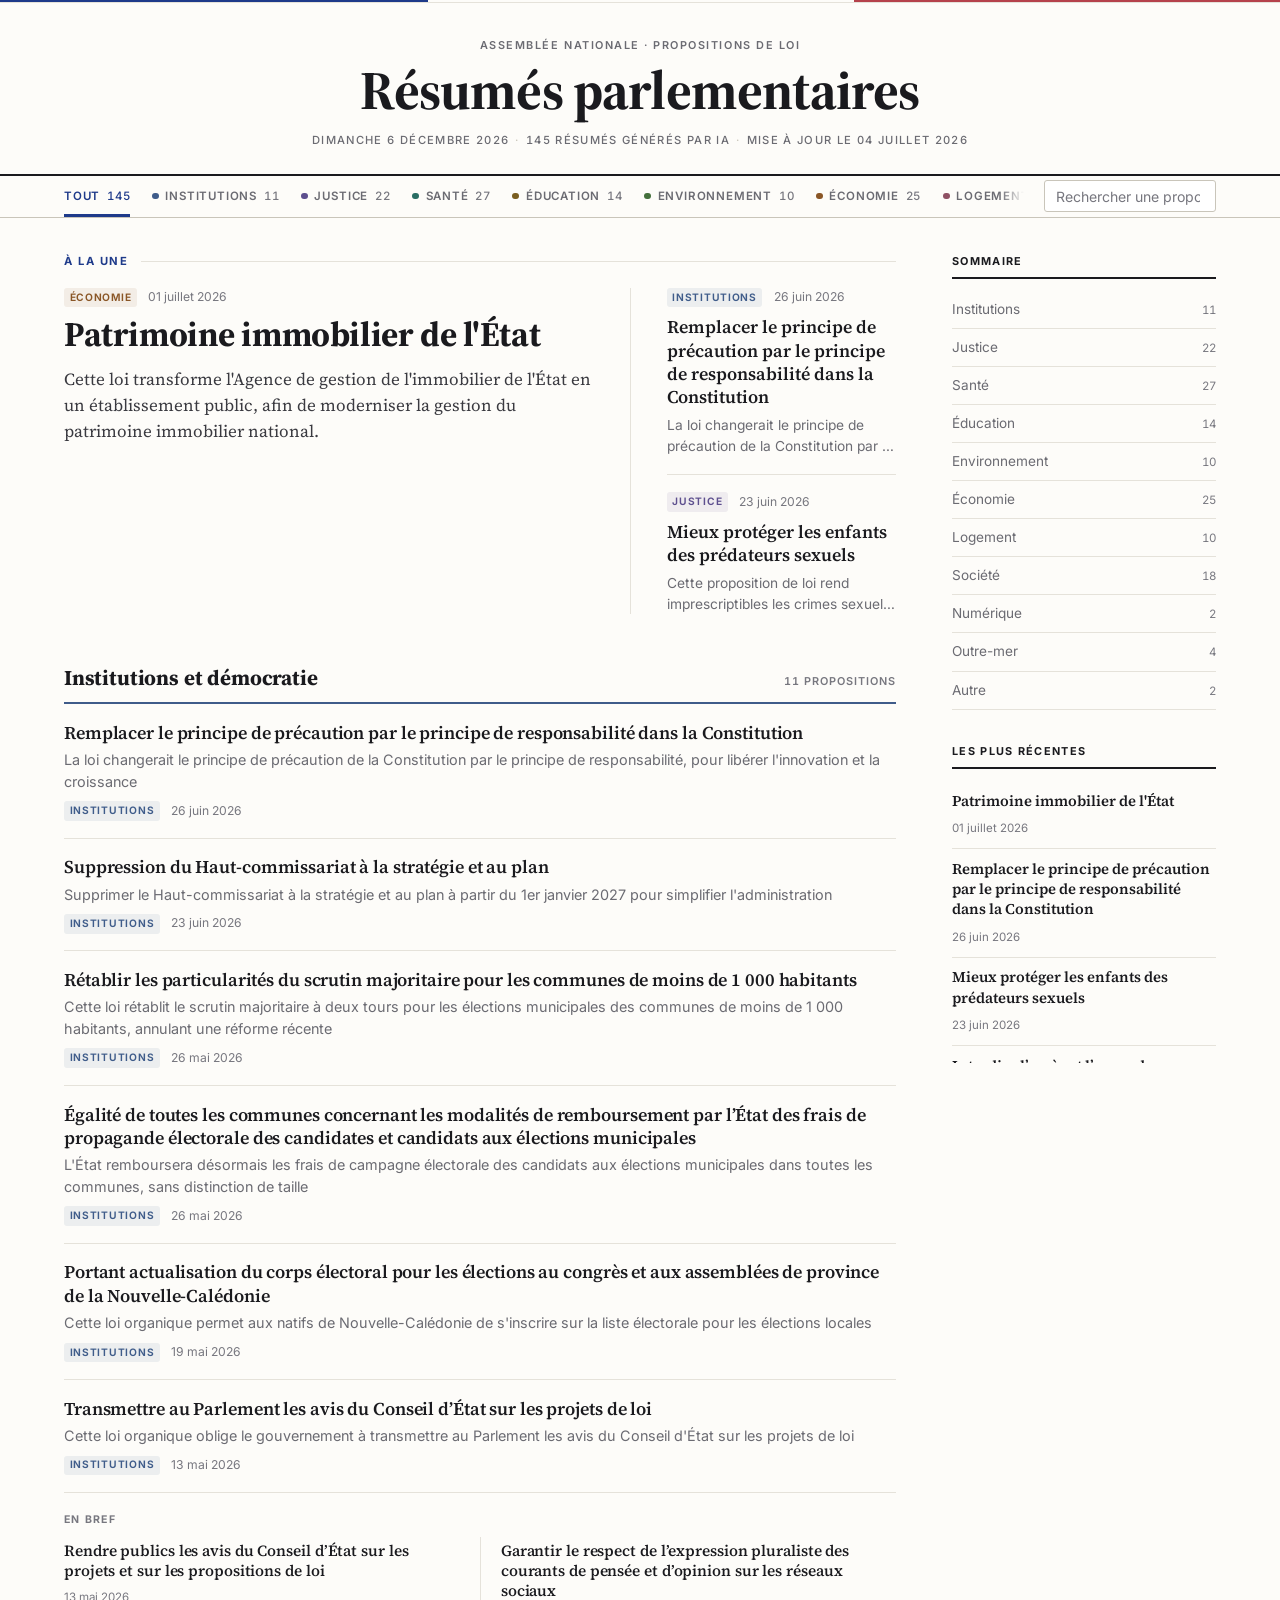
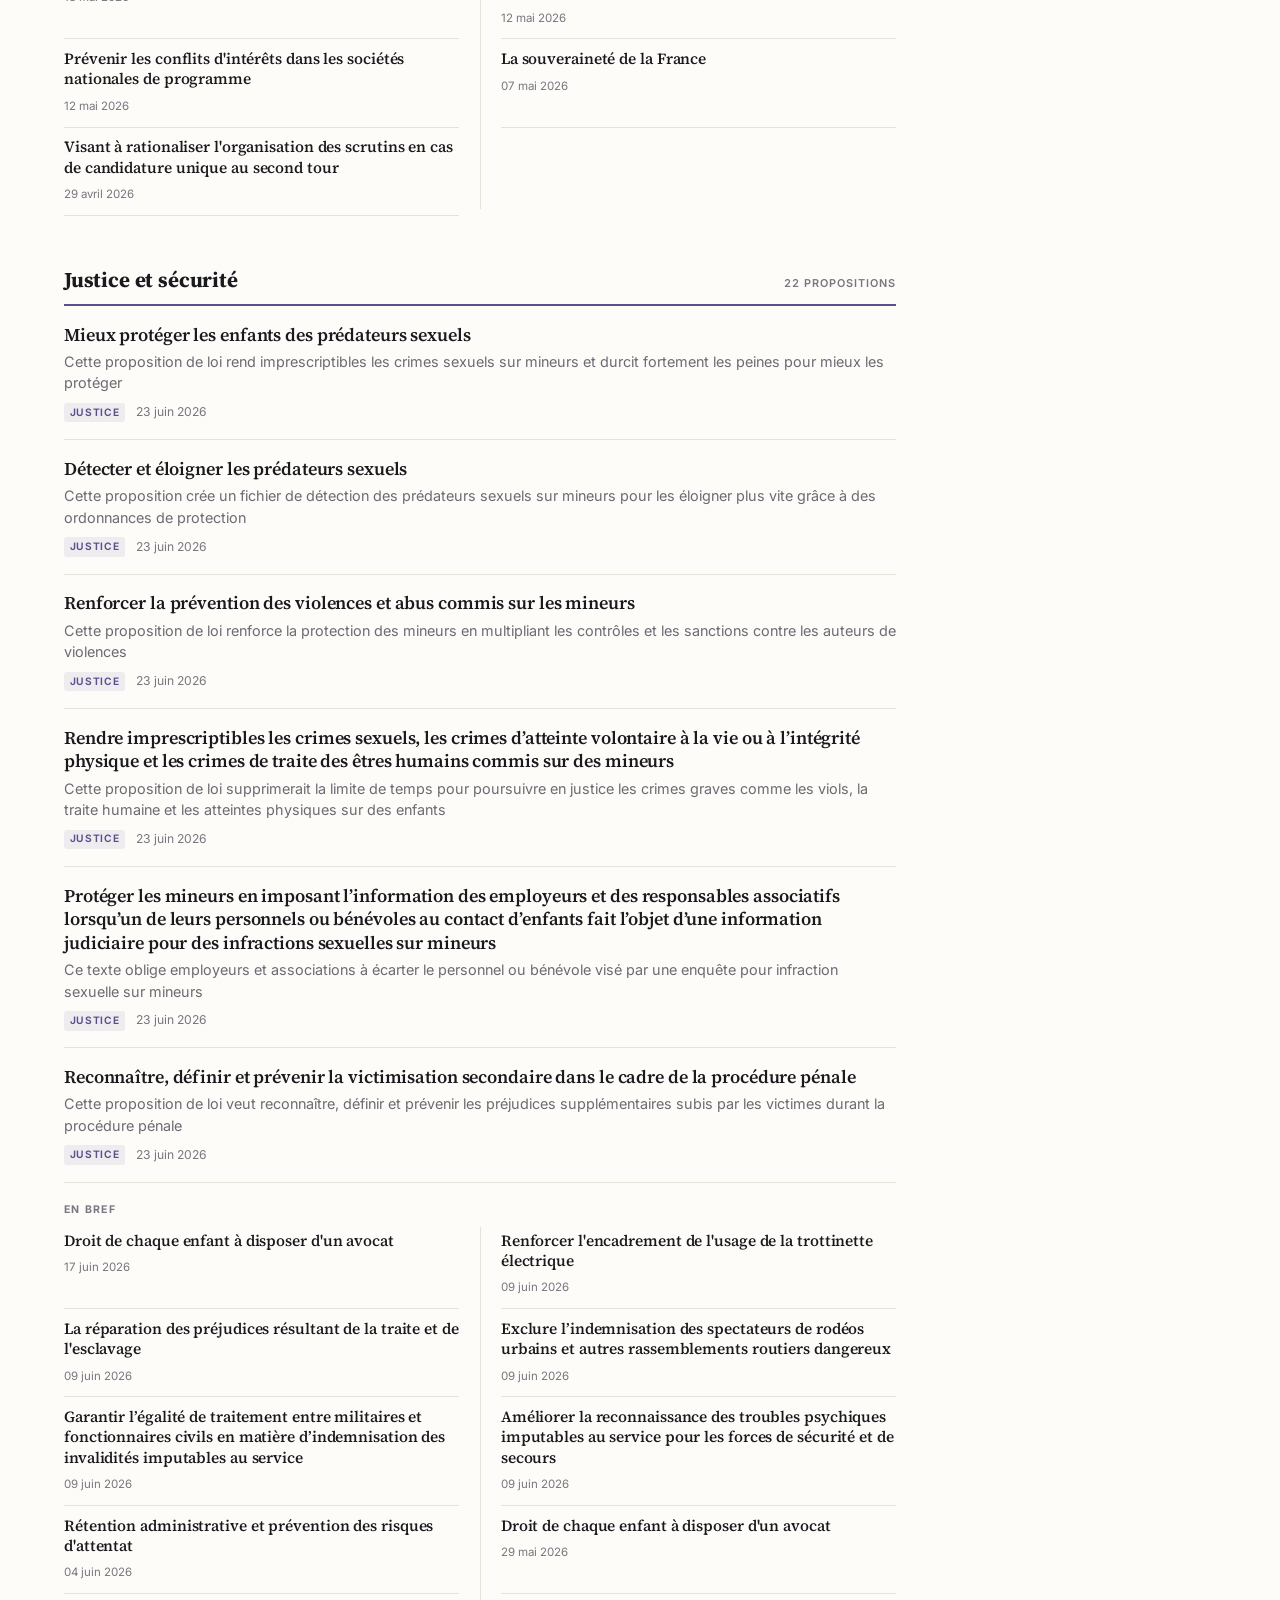
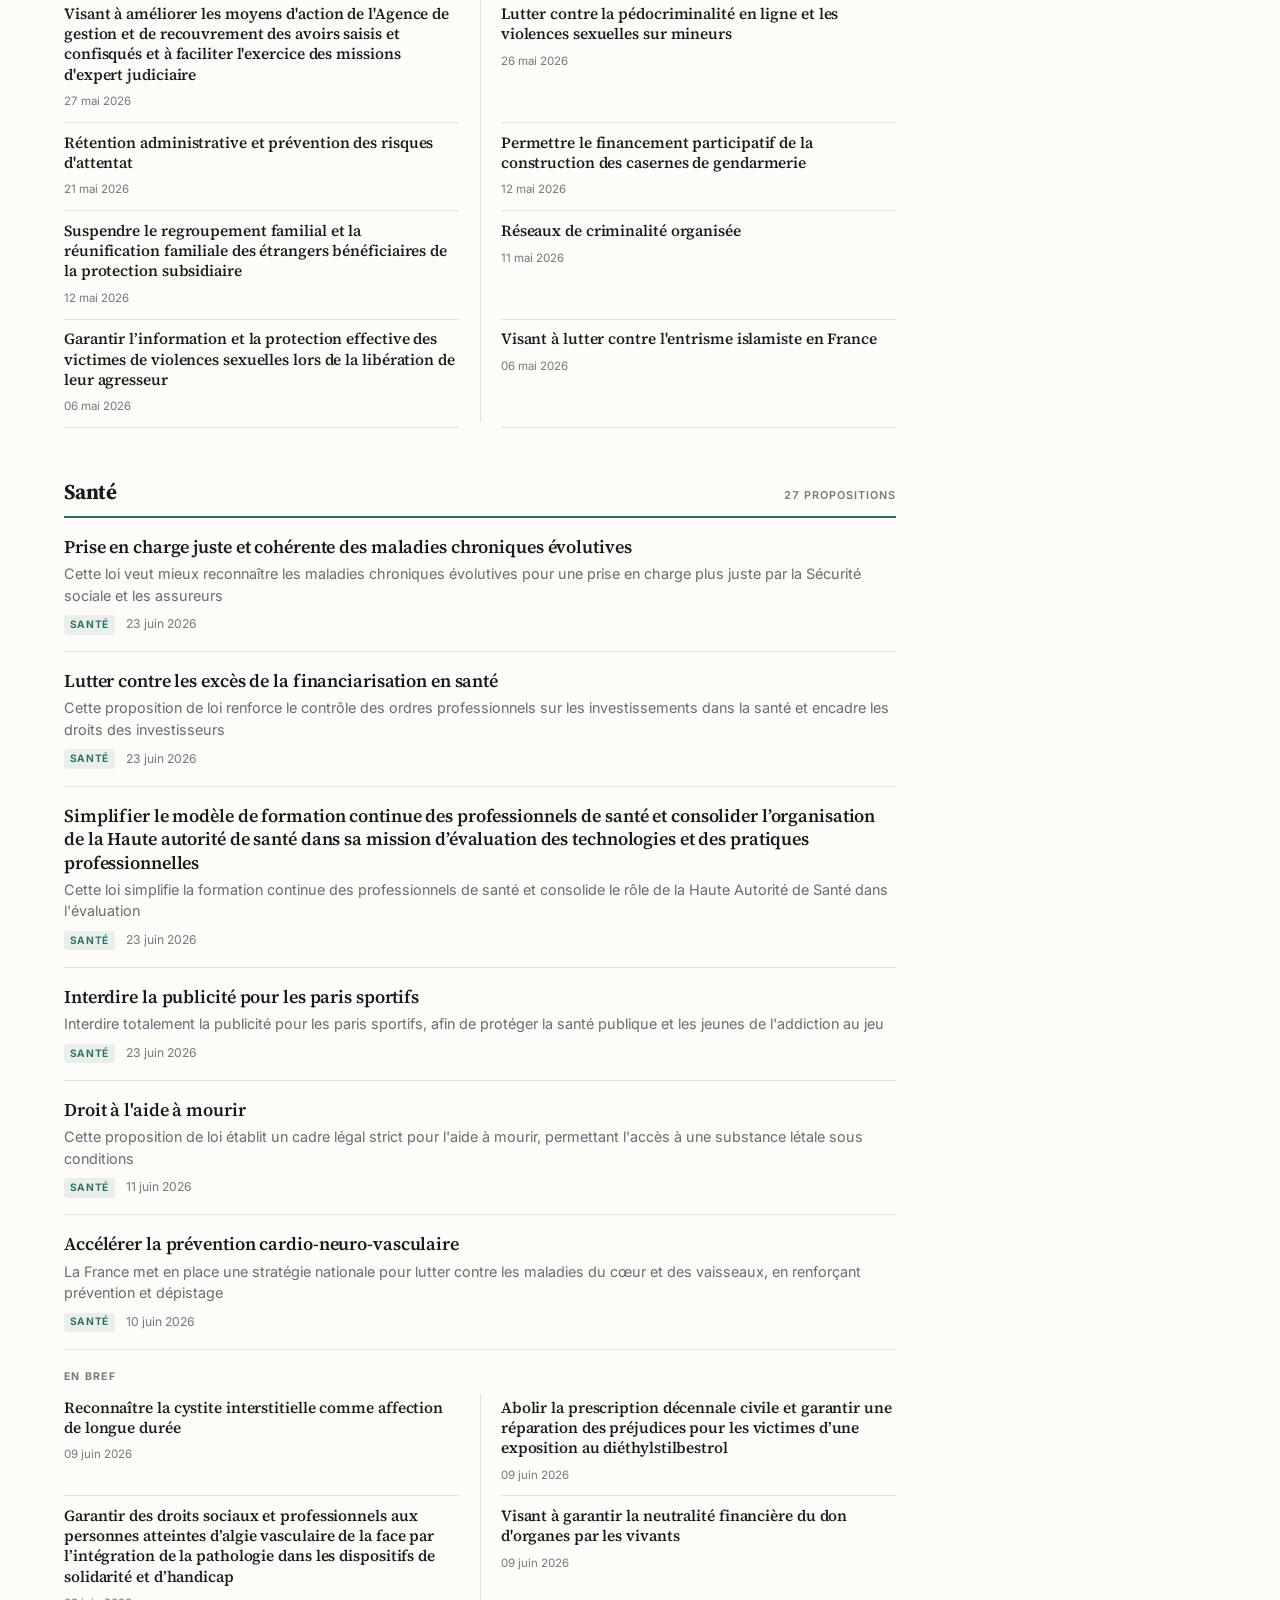
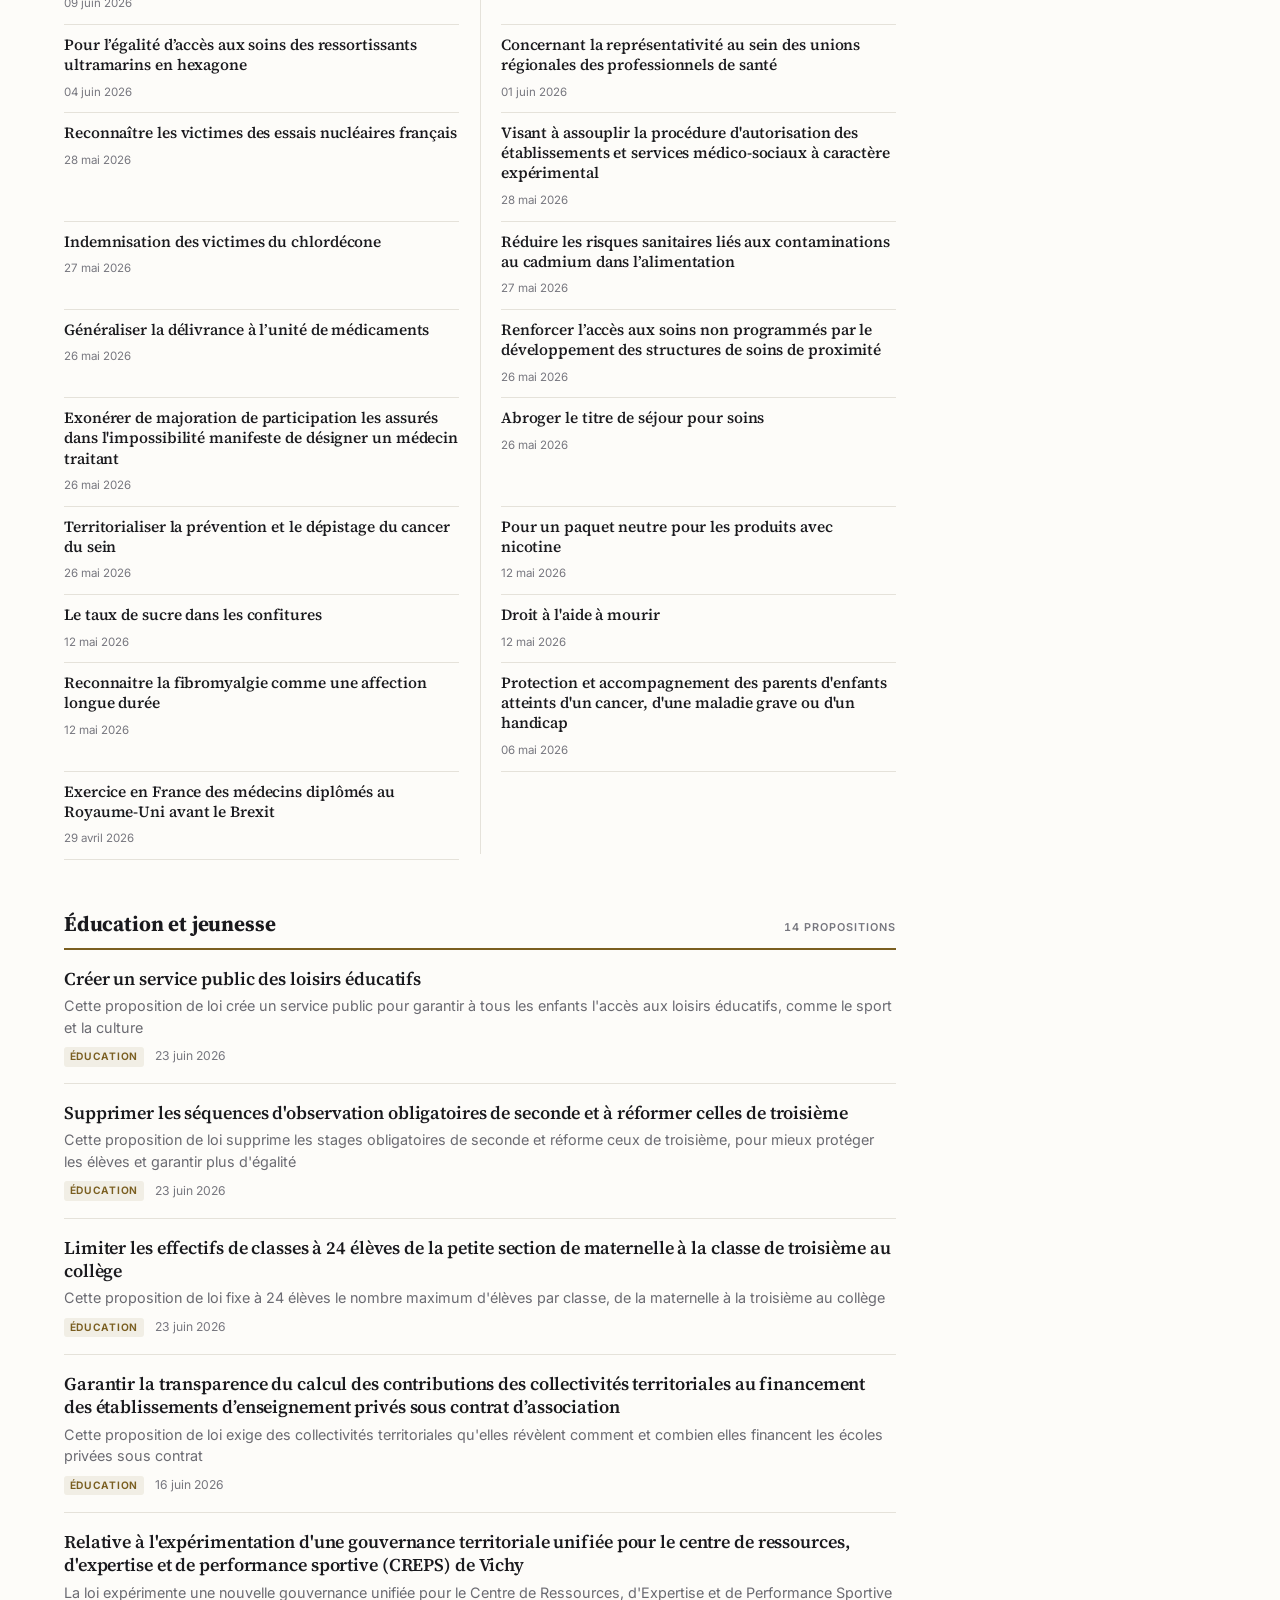
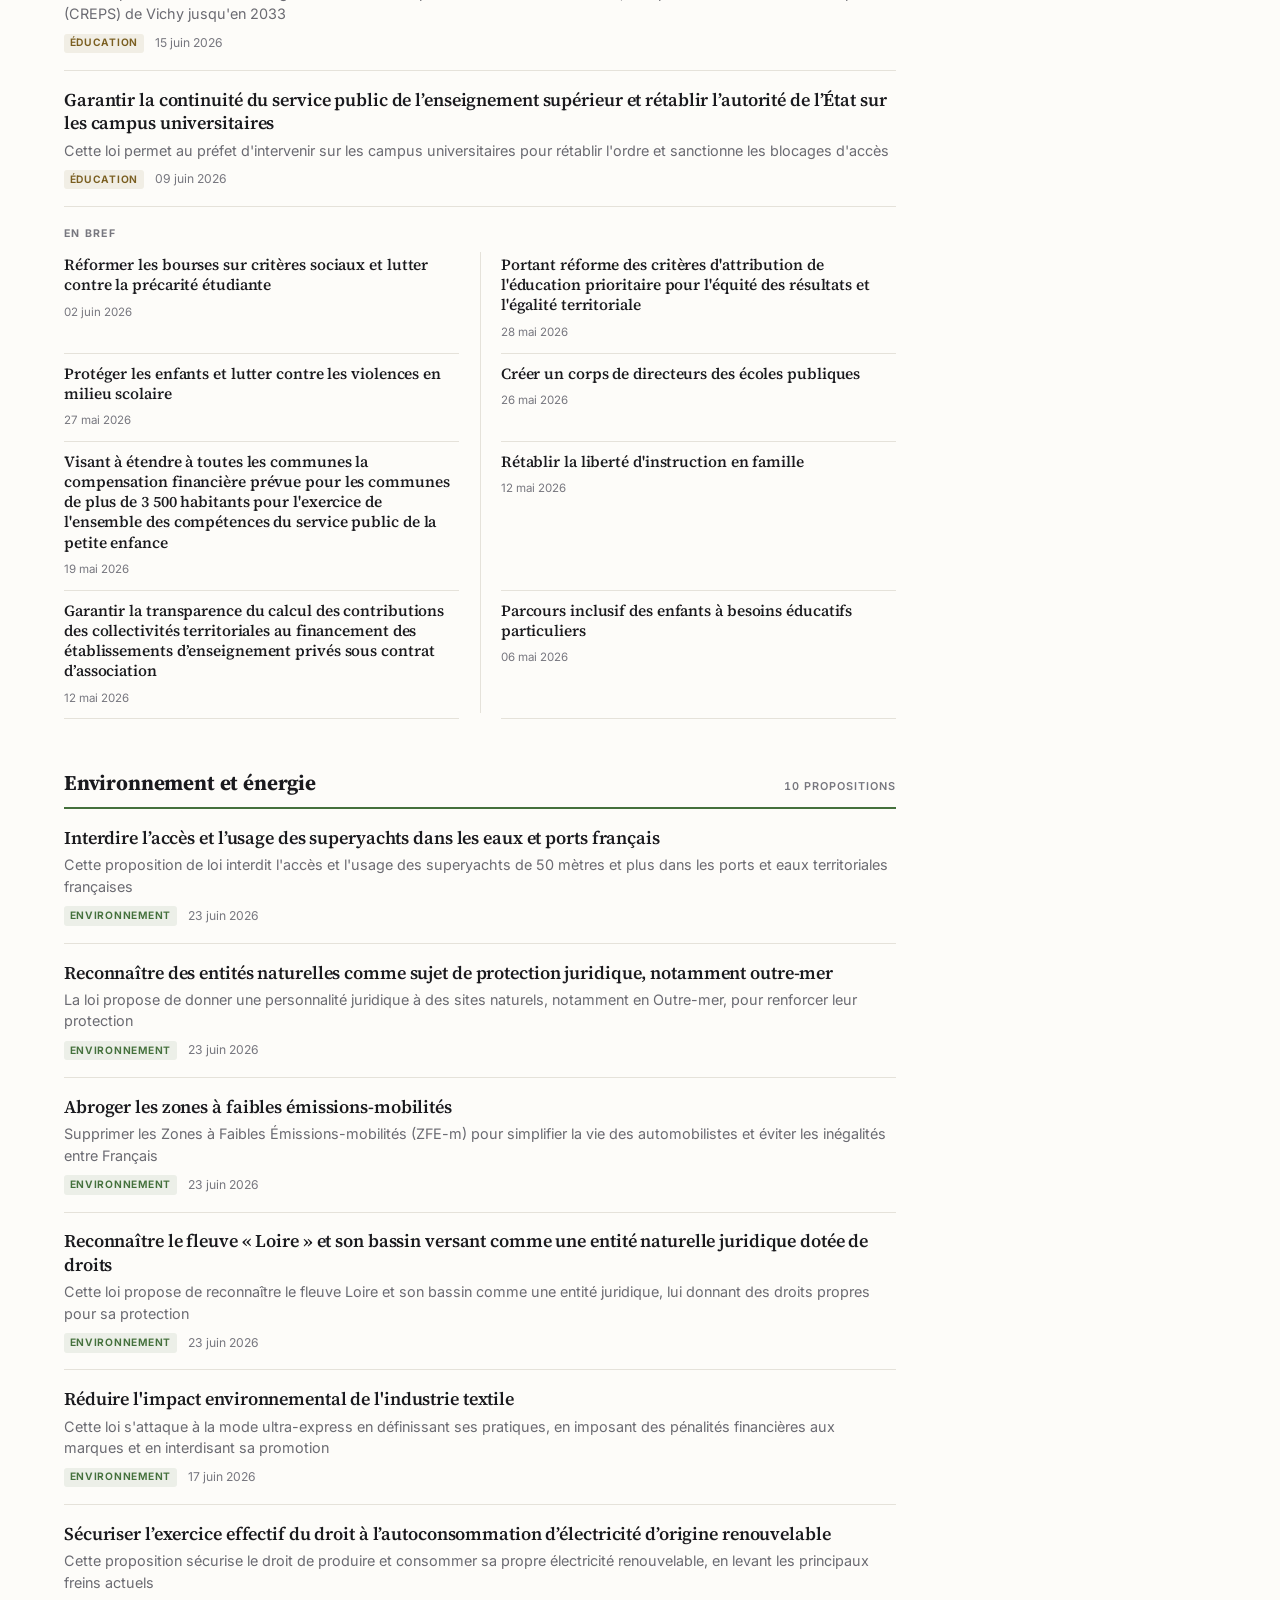
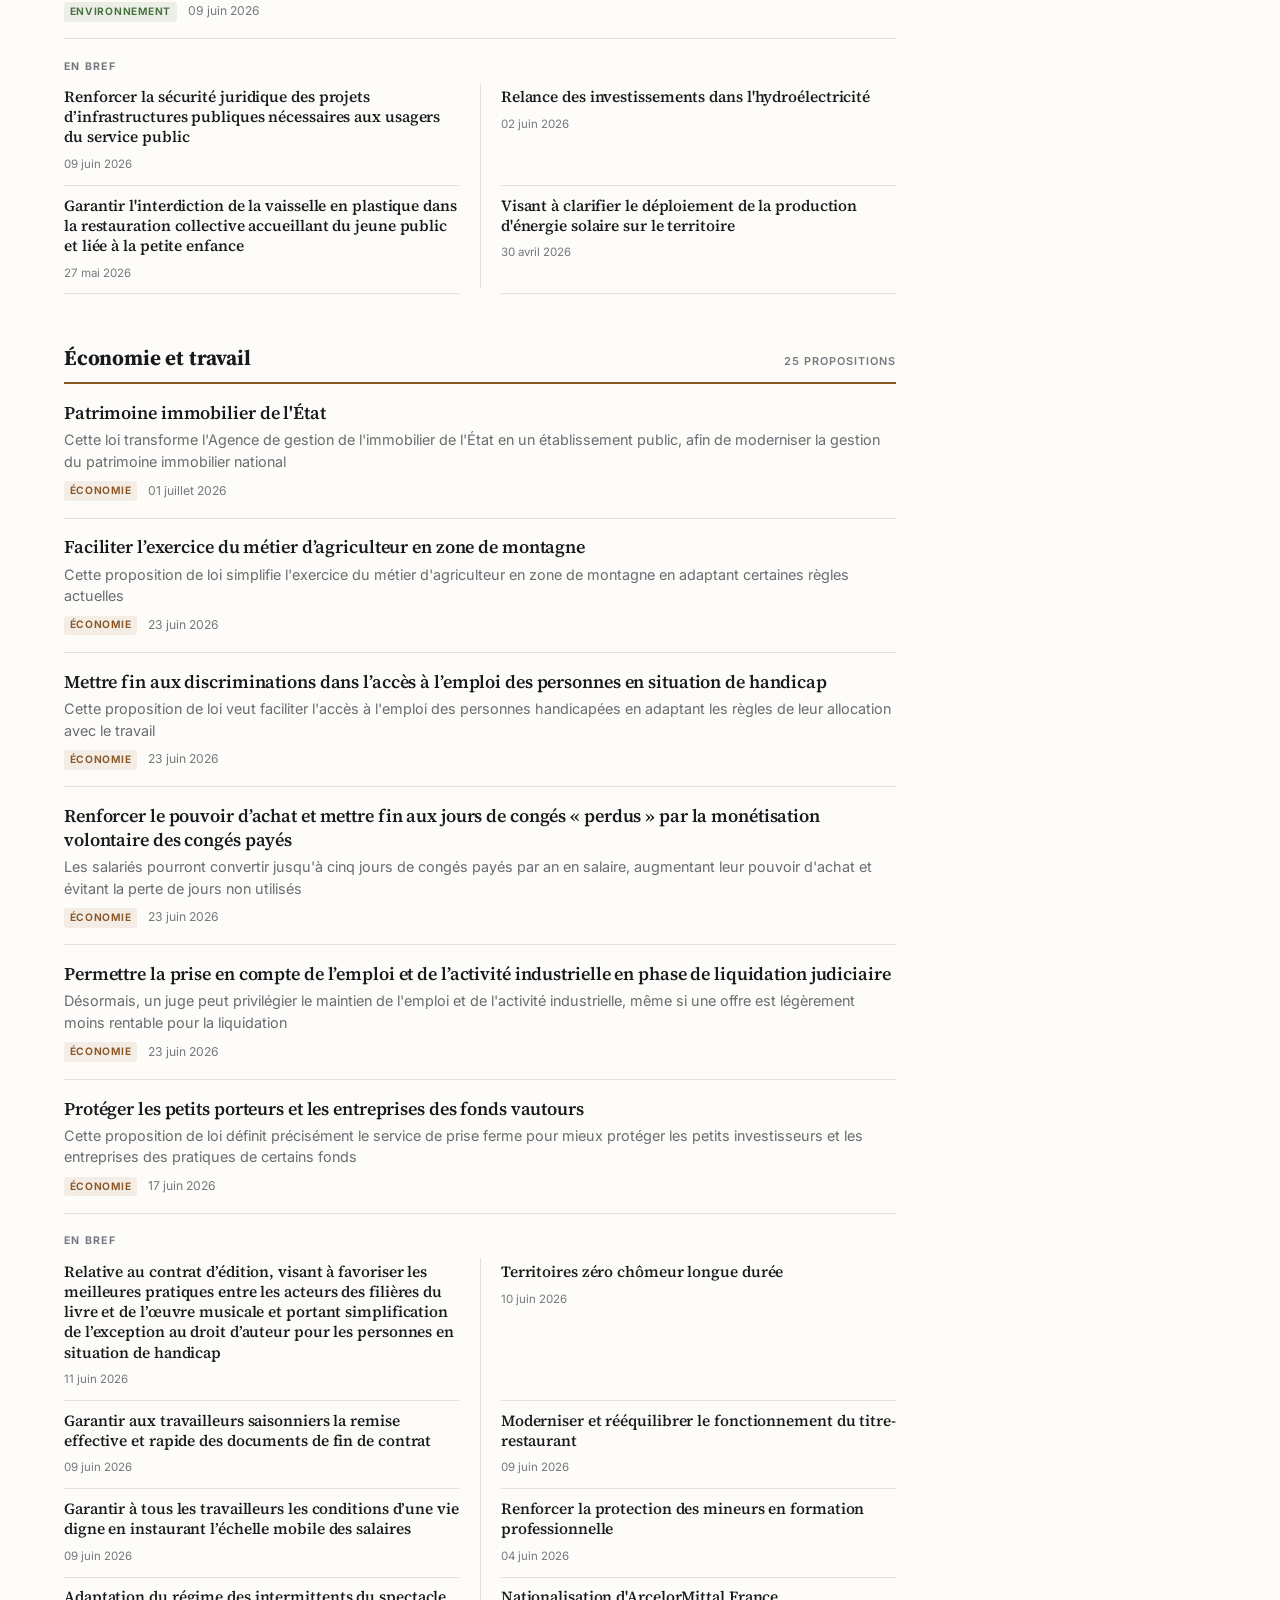
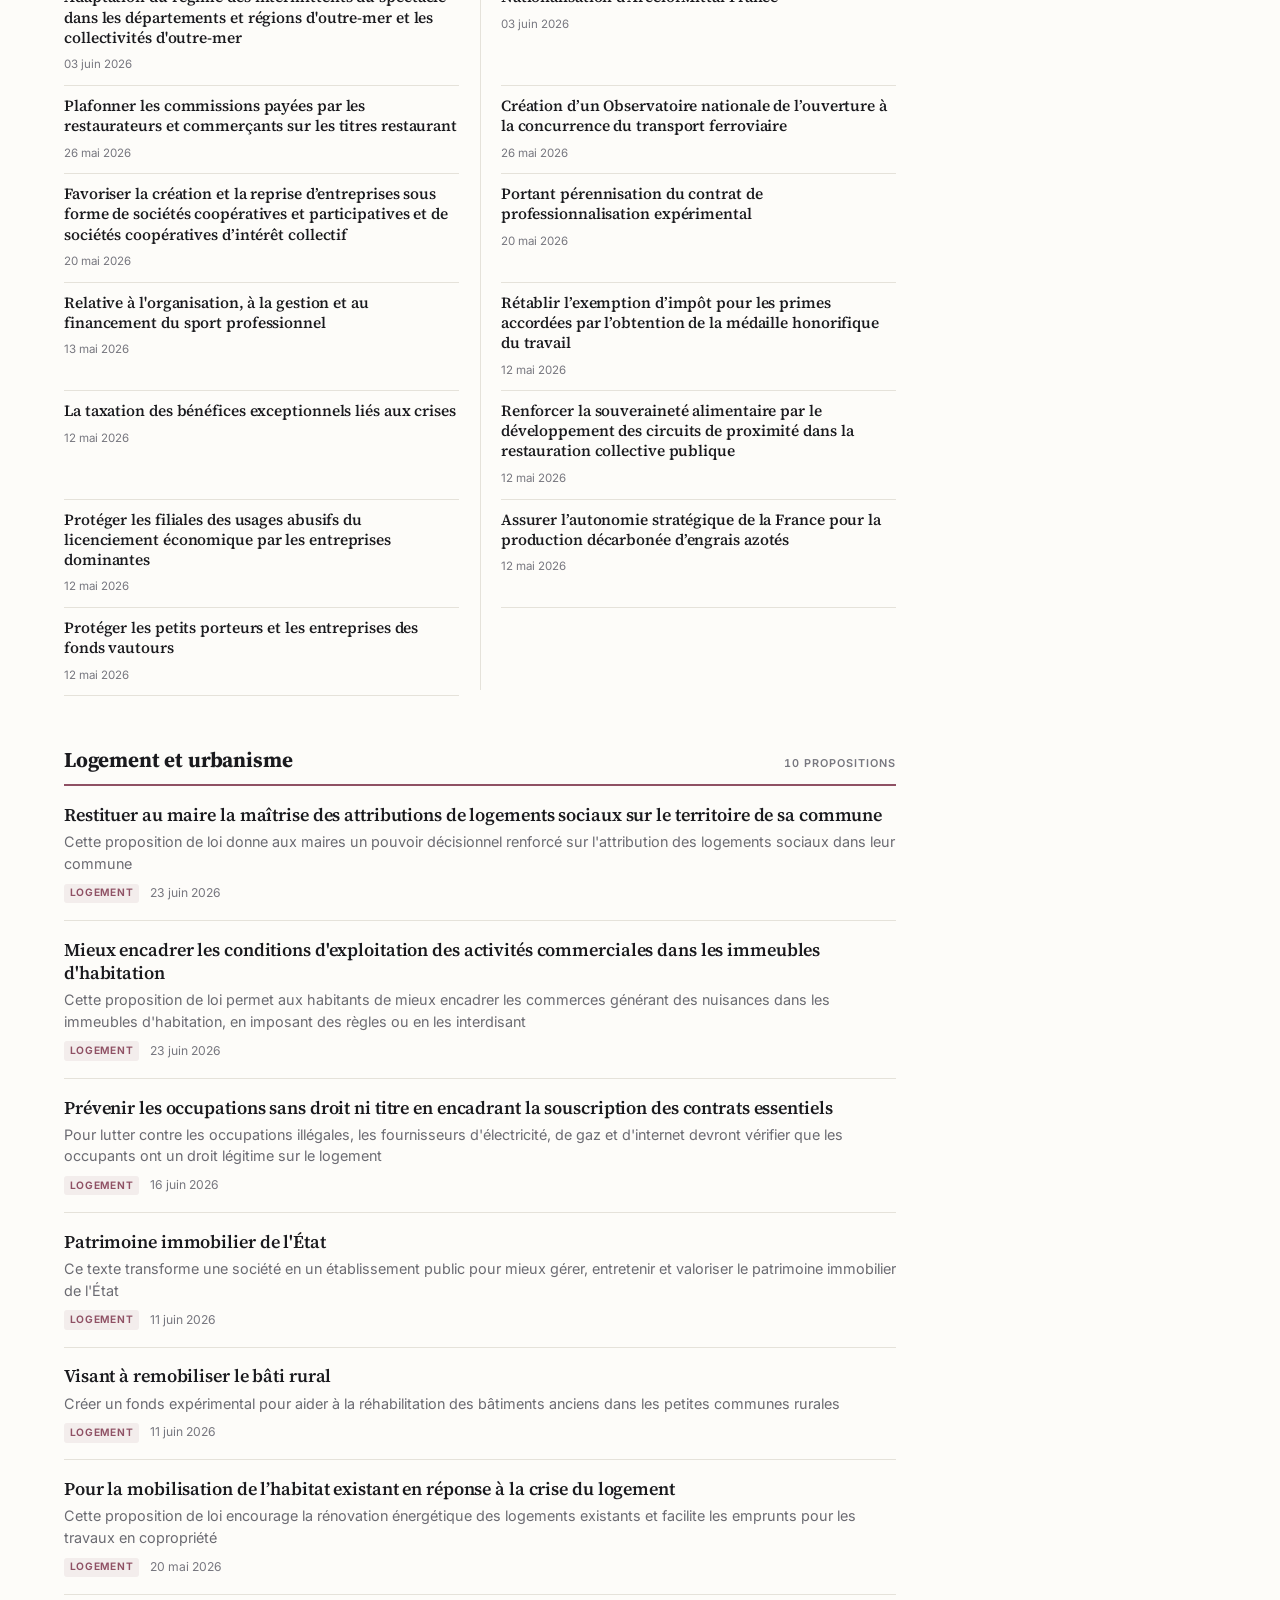
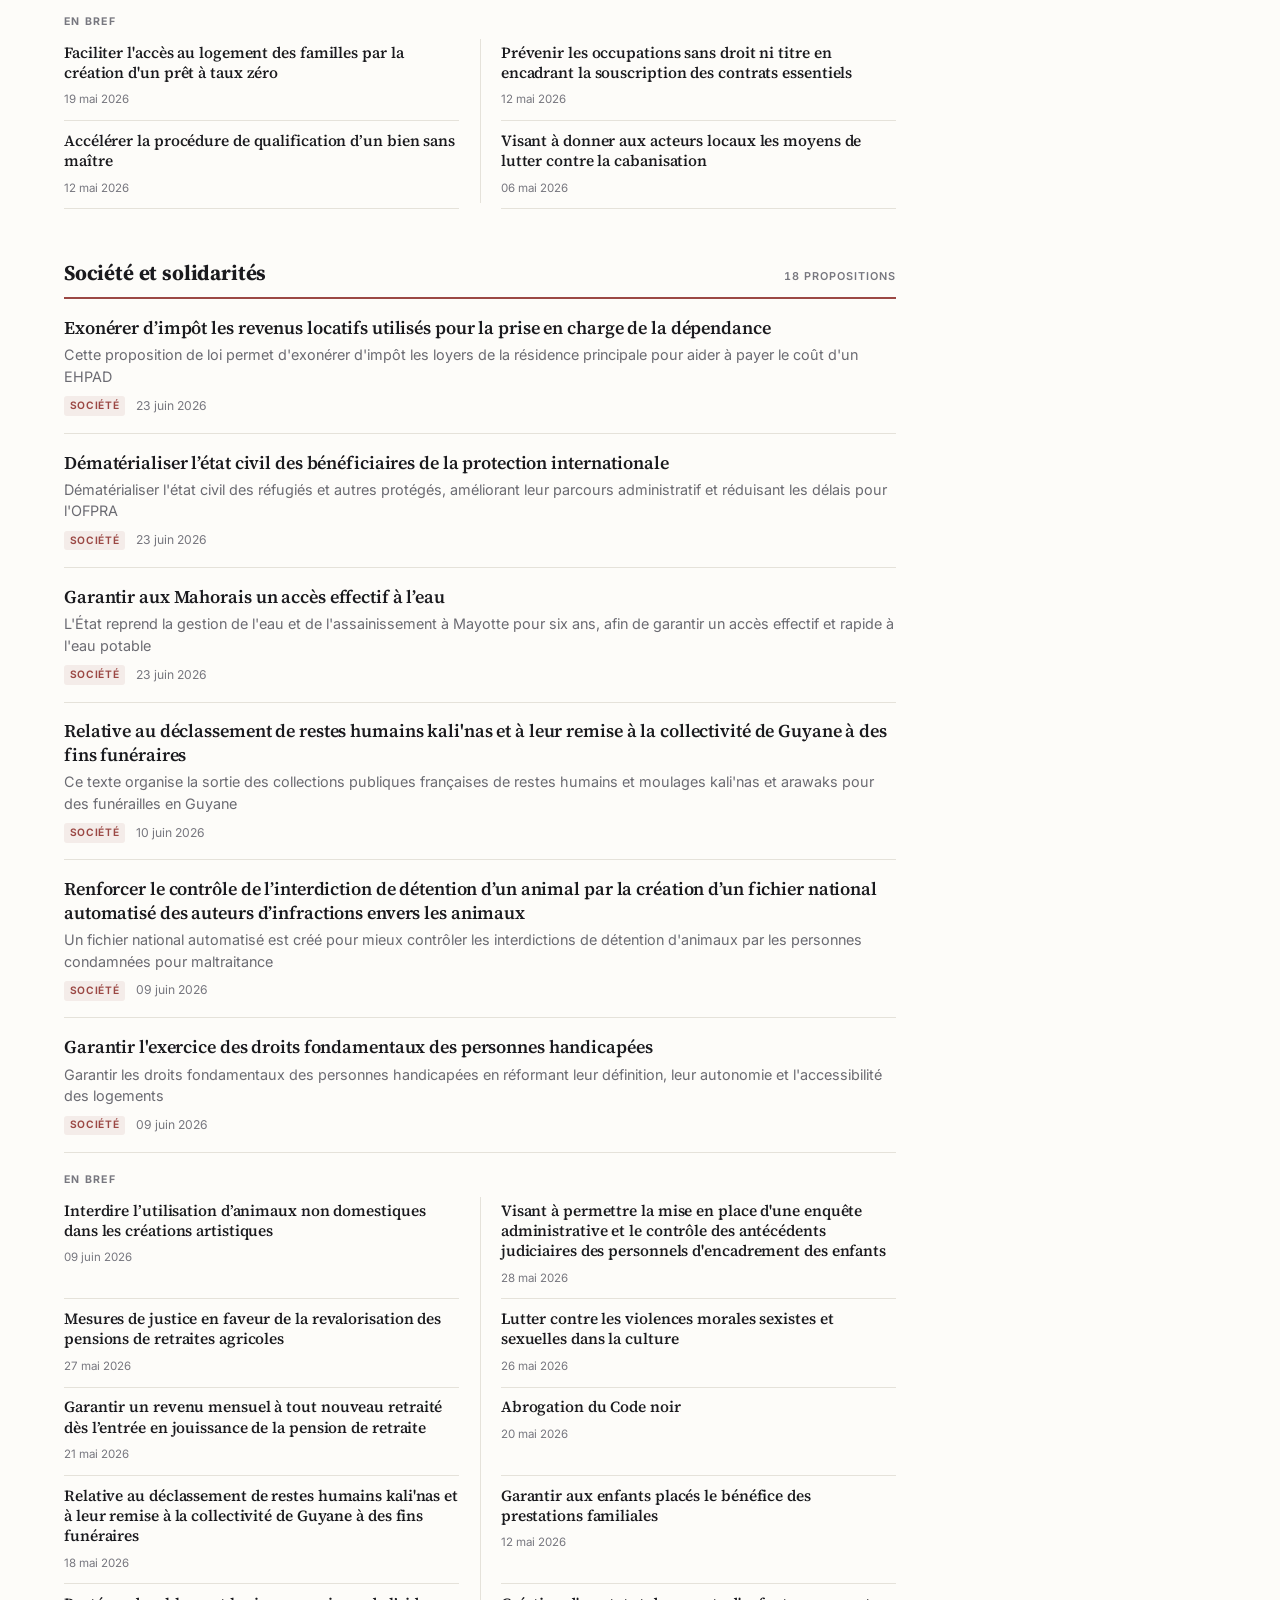
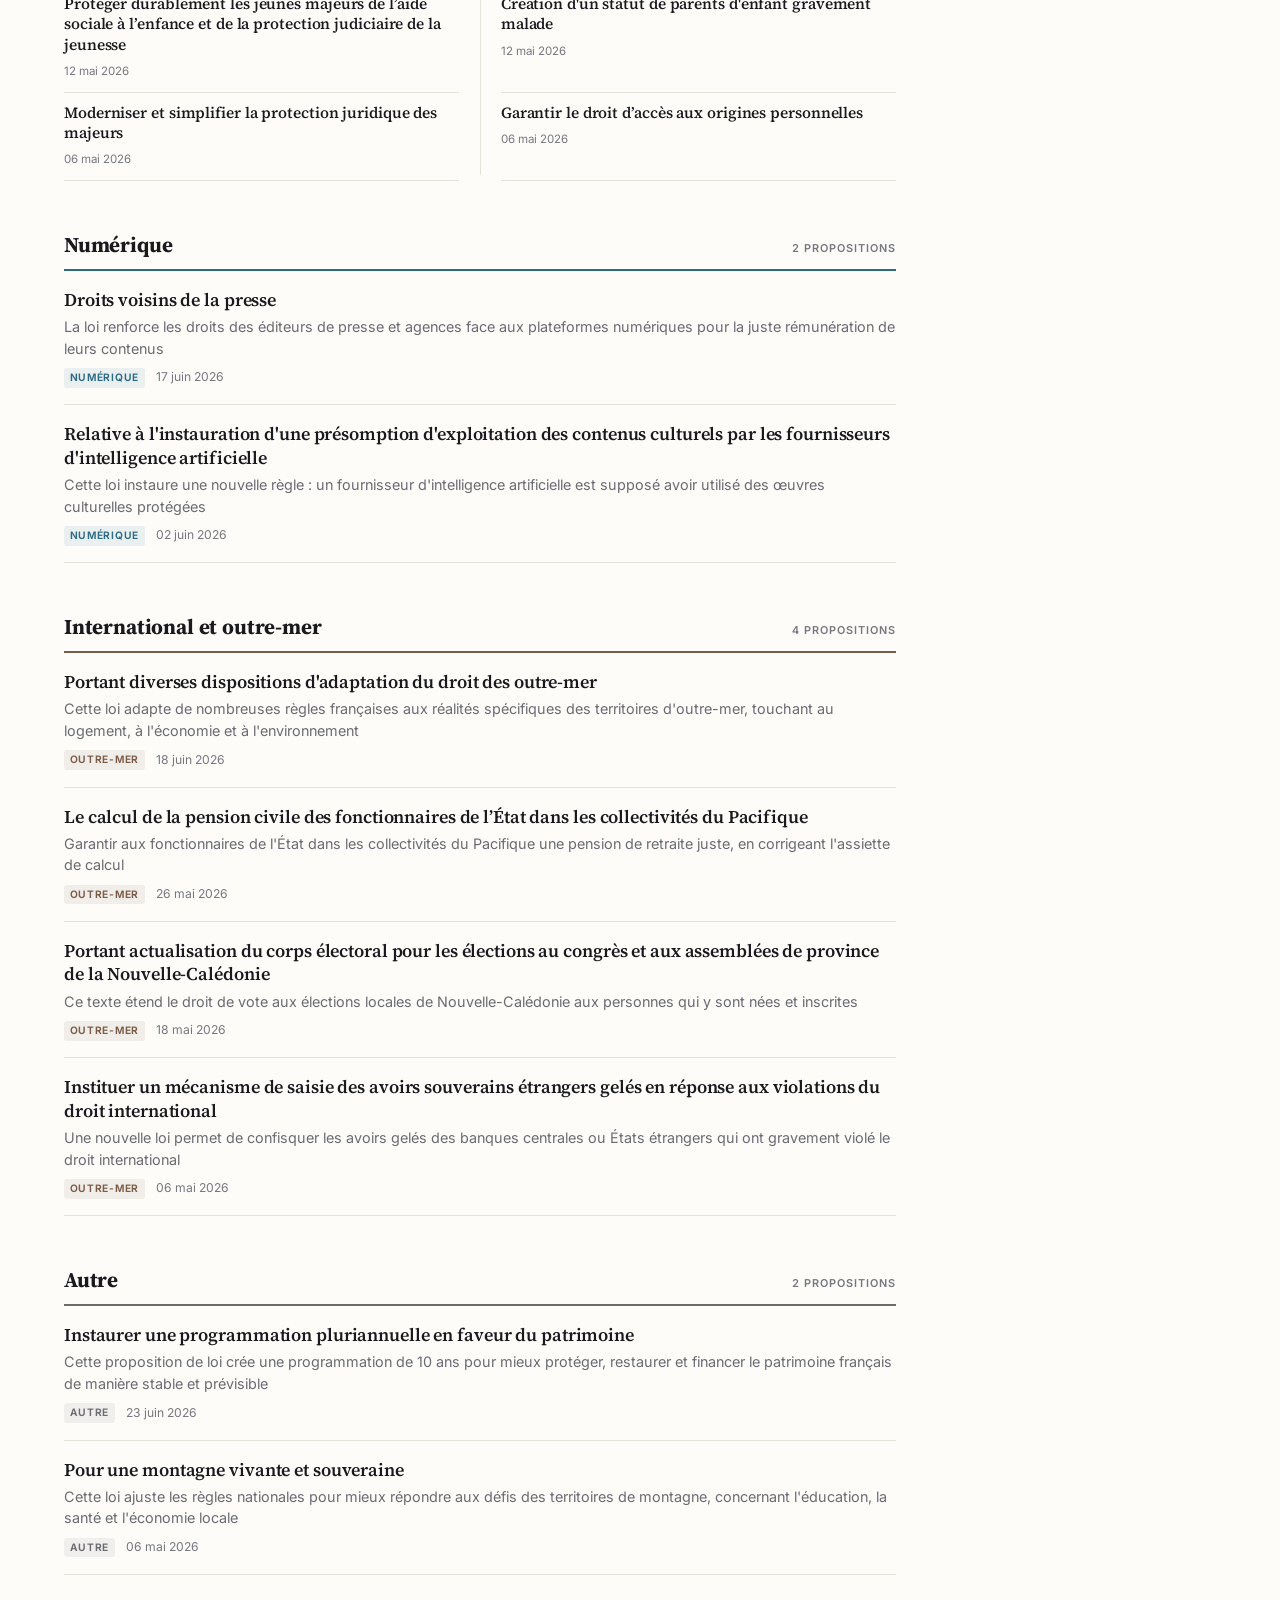
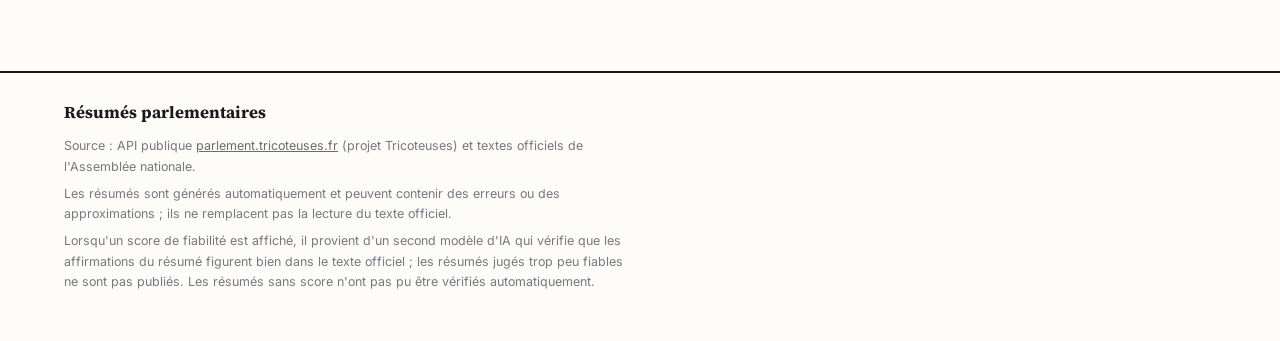
==== front/index.html @ 82920777 "Merge branch 'main' into ange" ====
<!doctype html>
<html lang="fr">
<head>
<meta charset="utf-8">
<meta name="viewport" content="width=device-width, initial-scale=1">
<meta name="description" content="Résumés des dernières propositions de loi de l'Assemblée nationale, générés par IA à partir du texte officiel.">
<title>Résumés parlementaires</title>
<link rel="icon" href="data:image/svg+xml,%3Csvg xmlns='http://www.w3.org/2000/svg' viewBox='0 0 24 24'%3E%3Crect width='24' height='24' fill='%23FDFCF9'/%3E%3Crect y='2' width='24' height='3' fill='%231E3A8A'/%3E%3Cpath d='M4 10h16M4 14h16M4 18h10' stroke='%231A1A1E' stroke-width='1.6' stroke-linecap='round'/%3E%3C/svg%3E">
<link rel="preload" href="fonts/SourceSerif4-normal-latin.woff2" as="font" type="font/woff2" crossorigin>
<link rel="preload" href="fonts/Inter-normal-latin.woff2" as="font" type="font/woff2" crossorigin>
<link rel="stylesheet" href="fonts/fonts.css">
<link rel="stylesheet" href="styles.css">
</head>
<body>

<div class="liserer" aria-hidden="true"></div>

<header class="masthead" id="masthead">
  <p class="masthead-kicker">Assemblée nationale · Propositions de loi</p>
  <h1 class="masthead-title"><a href="index.html">Résumés parlementaires</a></h1>
  <p class="masthead-meta">
    <time id="todayDate"></time><span class="sep" aria-hidden="true">·</span><span id="statCount">—</span>&nbsp;résumés générés par IA<span class="sep" aria-hidden="true">·</span>mise à jour le <span id="statDate">—</span>
  </p>
</header>

<nav class="kiosk" id="kiosk" aria-label="Rubriques et recherche">
  <div class="wrap kiosk-inner">
    <a class="kiosk-brand" href="#" id="kioskBrand">Résumés parlementaires</a>
    <div class="chip-strip">
      <div class="chip-row" id="chipRow" role="group" aria-label="Filtrer par rubrique"></div>
    </div>
    <div class="search-box">
      <input id="search" type="search" placeholder="Rechercher une proposition…" aria-label="Rechercher un résumé" disabled>
    </div>
  </div>
</nav>

<div class="wrap page">
  <main>
    <section class="une hidden" id="une" aria-labelledby="uneLabel">
      <h2 class="une-label" id="uneLabel">À la une</h2>
      <div class="une-grid" id="uneGrid"></div>
    </section>

    <div class="results-bar hidden" id="resultsBar">
      <span id="resultsText"></span>
      <button type="button" class="btn-ghost" id="resetFilters">Tout afficher</button>
    </div>

    <div id="fil">
      <div class="skeleton-grid">
        <div class="skeleton"><div class="sk-line w40"></div><div class="sk-line w90" style="margin-top:1rem"></div><div class="sk-line w60"></div></div>
        <div class="skeleton"><div class="sk-line w40"></div><div class="sk-line w90" style="margin-top:1rem"></div><div class="sk-line w60"></div></div>
        <div class="skeleton"><div class="sk-line w40"></div><div class="sk-line w90" style="margin-top:1rem"></div><div class="sk-line w60"></div></div>
      </div>
    </div>
  </main>

  <aside class="sidebar" aria-label="Sommaire et dernières propositions">
    <section class="side-block" aria-labelledby="tocLabel">
      <h2 class="side-label" id="tocLabel">Sommaire</h2>
      <ol class="toc-list" id="tocList"></ol>
    </section>
    <section class="side-block" aria-labelledby="recentLabel">
      <h2 class="side-label" id="recentLabel">Les plus récentes</h2>
      <ol class="recent-list" id="recentList"></ol>
    </section>
  </aside>
</div>

<footer>
  <div class="wrap footer-inner">
    <p class="footer-brand">Résumés parlementaires</p>
    <p>Source : API publique <a href="https://parlement.tricoteuses.fr" target="_blank" rel="noopener">parlement.tricoteuses.fr</a> (projet Tricoteuses) et textes officiels de l'Assemblée nationale.</p>
    <p>Les résumés sont générés automatiquement et peuvent contenir des erreurs ou des approximations ; ils ne remplacent pas la lecture du texte officiel.</p>
    <p>Lorsqu'un score de fiabilité est affiché, il provient d'un second modèle d'IA qui vérifie que les affirmations du résumé figurent bien dans le texte officiel ; les résumés jugés trop peu fiables ne sont pas publiés. Les résumés sans score n'ont pas pu être vérifiés automatiquement.</p>
  </div>
</footer>

<button type="button" class="to-top away" id="toTop">↑ Haut de page</button>

<script type="module">
import { CATEGORY_ORDER, getMeta, resolveCategory, formatDate, hasUsableResume, extractSubtitle, getResumes, renderNotice } from "./app.js";

const prefersReducedMotion = window.matchMedia("(prefers-reduced-motion: reduce)").matches;

/* Nombre d'entrées affichées en liste complète avant de basculer
   le reste de la rubrique en brèves sur deux colonnes. */
const FULL_ROWS = 6;
const BREVES_MIN = 3;

function byDateDesc(a, b) {
  return (b.date_depot || "").localeCompare(a.date_depot || "");
}

function searchIndexOf(doc) {
  return `${doc.titre} ${doc.accroche} ${(doc.points || []).join(" ")}`.toLowerCase();
}

function metaLine(doc) {
  const meta = getMeta(doc.categorie);
  const p = document.createElement("p");
  p.className = "law-meta";
  const badge = document.createElement("span");
  badge.className = "badge";
  badge.dataset.cat = meta.slug;
  badge.title = resolveCategory(doc.categorie);
  badge.textContent = meta.short;
  const time = document.createElement("time");
  if (doc.date_depot) time.dateTime = doc.date_depot;
  time.textContent = formatDate(doc.date_depot);
  p.append(badge, time);
  return p;
}

function baseLink(doc, className) {
  const a = document.createElement("a");
  a.className = className;
  a.href = `loi.html?uid=${encodeURIComponent(doc.uid)}`;
  a.dataset.cat = getMeta(doc.categorie).slug;
  a.dataset.category = resolveCategory(doc.categorie);
  a.dataset.searchIndex = searchIndexOf(doc);
  return a;
}

function renderRow(doc) {
  const row = baseLink(doc, "law-row");
  const title = document.createElement("h3");
  title.className = "law-title";
  title.textContent = doc.titre;
  row.appendChild(title);
  const subtitle = extractSubtitle(doc.accroche);
  if (subtitle) {
    const p = document.createElement("p");
    p.className = "law-excerpt";
    p.textContent = subtitle;
    row.appendChild(p);
  }
  row.appendChild(metaLine(doc));
  return row;
}

function renderBreve(doc) {
  const a = baseLink(doc, "breve");
  const title = document.createElement("h3");
  title.className = "law-title";
  title.textContent = doc.titre;
  const time = document.createElement("time");
  if (doc.date_depot) time.dateTime = doc.date_depot;
  time.textContent = formatDate(doc.date_depot);
  a.append(title, time);
  return a;
}

function renderUneItem(doc, isLead) {
  const a = baseLink(doc, `une-item ${isLead ? "une-lead" : ""}`);
  const article = document.createElement("article");
  article.appendChild(metaLine(doc));
  const title = document.createElement("h3");
  title.className = "une-title";
  title.textContent = doc.titre;
  article.appendChild(title);
  const excerptText = isLead ? (doc.accroche || "") : extractSubtitle(doc.accroche);
  if (excerptText) {
    const p = document.createElement("p");
    p.className = "une-excerpt";
    p.textContent = excerptText;
    article.appendChild(p);
  }
  a.appendChild(article);
  return a;
}

function renderUne(docs) {
  const une = document.getElementById("une");
  const grid = document.getElementById("uneGrid");
  const featured = [...docs].sort(byDateDesc).slice(0, 3);
  if (featured.length === 0) return;
  grid.innerHTML = "";
  grid.appendChild(renderUneItem(featured[0], true));
  if (featured.length > 1) {
    const aside = document.createElement("div");
    aside.className = "une-aside";
    for (const doc of featured.slice(1)) aside.appendChild(renderUneItem(doc, false));
    grid.appendChild(aside);
  }
  une.classList.remove("hidden");
}

function groupByCategory(docs) {
  const groups = new Map();
  for (const doc of docs) {
    const key = resolveCategory(doc.categorie);
    if (!groups.has(key)) groups.set(key, []);
    groups.get(key).push(doc);
  }
  return CATEGORY_ORDER
    .filter(cat => groups.has(cat))
    .map(cat => ({ categorie: cat, docs: groups.get(cat).sort(byDateDesc) }));
}

function renderSections(filEl, docs) {
  filEl.innerHTML = "";
  const items = [];
  for (const { categorie, docs: sectionDocs } of groupByCategory(docs)) {
    const meta = getMeta(categorie);
    const section = document.createElement("section");
    section.className = "rubrique";
    section.id = `rub-${meta.slug}`;
    section.dataset.category = categorie;

    const head = document.createElement("header");
    head.className = "rubrique-head";
    head.dataset.cat = meta.slug;
    const h2 = document.createElement("h2");
    h2.textContent = categorie;
    const count = document.createElement("span");
    count.className = "rubrique-count";
    count.textContent = `${sectionDocs.length} proposition${sectionDocs.length > 1 ? "s" : ""}`;
    head.append(h2, count);
    section.appendChild(head);

    const useBreves = sectionDocs.length >= FULL_ROWS + BREVES_MIN;
    const fullDocs = useBreves ? sectionDocs.slice(0, FULL_ROWS) : sectionDocs;
    const breveDocs = useBreves ? sectionDocs.slice(FULL_ROWS) : [];

    const list = document.createElement("div");
    list.className = "law-list";
    for (const doc of fullDocs) {
      const row = renderRow(doc);
      list.appendChild(row);
      items.push(row);
    }
    section.appendChild(list);

    if (breveDocs.length > 0) {
      const label = document.createElement("p");
      label.className = "breves-label";
      label.textContent = "En bref";
      section.appendChild(label);
      const grid = document.createElement("div");
      grid.className = "breves";
      for (const doc of breveDocs) {
        const breve = renderBreve(doc);
        grid.appendChild(breve);
        items.push(breve);
      }
      section.appendChild(grid);
    }

    filEl.appendChild(section);
  }
  return items;
}

function renderChips(docs) {
  const chipRow = document.getElementById("chipRow");
  chipRow.innerHTML = "";

  const counts = new Map();
  for (const doc of docs) {
    const cat = resolveCategory(doc.categorie);
    counts.set(cat, (counts.get(cat) || 0) + 1);
  }

  function makeChip(category, label, count, slug) {
    const chip = document.createElement("button");
    chip.type = "button";
    chip.className = "chip";
    chip.dataset.category = category;
    if (slug) {
      chip.dataset.cat = slug;
      const dot = document.createElement("span");
      dot.className = "dot";
      chip.appendChild(dot);
    }
    chip.append(label, " ");
    const countEl = document.createElement("span");
    countEl.className = "chip-count";
    countEl.textContent = count;
    chip.appendChild(countEl);
    chip.setAttribute("aria-pressed", "false");
    return chip;
  }

  chipRow.appendChild(makeChip("", "Tout", docs.length, null));
  for (const cat of CATEGORY_ORDER) {
    const count = counts.get(cat);
    if (!count) continue;
    const meta = getMeta(cat);
    chipRow.appendChild(makeChip(cat, meta.short, count, meta.slug));
  }

  const strip = chipRow.closest(".chip-strip");
  function updateFades() {
    strip.classList.toggle("fade-left", chipRow.scrollLeft > 4);
    strip.classList.toggle("fade-right", chipRow.scrollLeft + chipRow.clientWidth < chipRow.scrollWidth - 4);
  }
  chipRow.addEventListener("scroll", updateFades, { passive: true });
  window.addEventListener("resize", updateFades);
  updateFades();

  return chipRow;
}

function renderSidebar(docs) {
  const tocList = document.getElementById("tocList");
  const recentList = document.getElementById("recentList");
  tocList.innerHTML = "";
  recentList.innerHTML = "";

  const tocLinks = new Map();
  for (const { categorie, docs: sectionDocs } of groupByCategory(docs)) {
    const meta = getMeta(categorie);
    const li = document.createElement("li");
    const a = document.createElement("a");
    a.href = `#rub-${meta.slug}`;
    a.dataset.cat = meta.slug;
    a.append(meta.short);
    const count = document.createElement("span");
    count.className = "toc-count";
    count.textContent = sectionDocs.length;
    a.appendChild(count);
    li.appendChild(a);
    tocList.appendChild(li);
    tocLinks.set(`rub-${meta.slug}`, a);
  }

  for (const doc of [...docs].sort(byDateDesc).slice(0, 5)) {
    const li = document.createElement("li");
    const a = document.createElement("a");
    a.href = `loi.html?uid=${encodeURIComponent(doc.uid)}`;
    const title = document.createElement("p");
    title.className = "recent-title";
    title.textContent = doc.titre;
    const time = document.createElement("time");
    if (doc.date_depot) time.dateTime = doc.date_depot;
    time.textContent = formatDate(doc.date_depot);
    a.append(title, time);
    li.appendChild(a);
    recentList.appendChild(li);
  }

  return tocLinks;
}

function setupScrollSpy(tocLinks) {
  if (!("IntersectionObserver" in window) || tocLinks.size === 0) return;
  const sections = [...document.querySelectorAll(".rubrique")];
  const visible = new Set();
  const observer = new IntersectionObserver((entries) => {
    for (const entry of entries) {
      if (entry.isIntersecting) visible.add(entry.target.id);
      else visible.delete(entry.target.id);
    }
    const current = sections.find(s => visible.has(s.id) && !s.classList.contains("hidden"));
    for (const [id, link] of tocLinks) {
      link.classList.toggle("current", current ? id === current.id : false);
    }
  }, { rootMargin: "-90px 0px -55% 0px" });
  for (const section of sections) observer.observe(section);
}

function setupFilters(items, chipRow) {
  const input = document.getElementById("search");
  const une = document.getElementById("une");
  const fil = document.getElementById("fil");
  const resultsBar = document.getElementById("resultsBar");
  const resultsText = document.getElementById("resultsText");
  const resetBtn = document.getElementById("resetFilters");
  input.disabled = false;

  let activeCategory = "";
  const uneHasContent = document.getElementById("uneGrid").children.length > 0;

  const emptyState = document.createElement("div");
  emptyState.className = "empty-state";
  const emptyMsg = document.createElement("p");
  emptyMsg.textContent = "Aucune proposition ne correspond à votre recherche.";
  const emptyBtn = document.createElement("button");
  emptyBtn.type = "button";
  emptyBtn.className = "btn-ghost";
  emptyBtn.textContent = "Réinitialiser les filtres";
  emptyBtn.addEventListener("click", reset);
  emptyState.append(emptyMsg, emptyBtn);

  function fadeFil() {
    if (prefersReducedMotion) return;
    fil.classList.remove("refresh");
    void fil.offsetWidth;
    fil.classList.add("refresh");
  }

  function apply() {
    const q = input.value.trim().toLowerCase();
    const filtering = Boolean(q || activeCategory);

    if (uneHasContent) une.classList.toggle("hidden", filtering);

    let count = 0;
    for (const item of items) {
      const matchesText = !q || item.dataset.searchIndex.includes(q);
      const matchesCat = !activeCategory || item.dataset.category === activeCategory;
      const match = matchesText && matchesCat;
      item.classList.toggle("hidden", !match);
      if (match) count++;
    }

    for (const section of fil.querySelectorAll(".rubrique")) {
      const anyVisible = [...section.querySelectorAll(".law-row, .breve")]
        .some(el => !el.classList.contains("hidden"));
      section.classList.toggle("hidden", !anyVisible);
      const breves = section.querySelector(".breves");
      if (breves) {
        const anyBreve = [...breves.children].some(el => !el.classList.contains("hidden"));
        breves.classList.toggle("hidden", !anyBreve);
        const label = section.querySelector(".breves-label");
        if (label) label.classList.toggle("hidden", !anyBreve);
      }
    }

    resultsBar.classList.toggle("hidden", !filtering);
    if (filtering) {
      const parts = [];
      if (q) parts.push(`pour « ${q} »`);
      if (activeCategory) parts.push(`dans la rubrique ${activeCategory}`);
      resultsText.innerHTML = "";
      const strong = document.createElement("strong");
      strong.textContent = `${count} résultat${count > 1 ? "s" : ""}`;
      resultsText.append(strong, ` ${parts.join(" ")}`);
    }

    emptyState.remove();
    if (count === 0) fil.appendChild(emptyState);
  }

  function reset() {
    input.value = "";
    activeCategory = "";
    chipRow.querySelectorAll(".chip").forEach(c => {
      const active = c.dataset.category === "";
      c.classList.toggle("active", active);
      c.setAttribute("aria-pressed", String(active));
    });
    fadeFil();
    apply();
  }

  input.addEventListener("input", apply);
  resetBtn.addEventListener("click", reset);

  chipRow.addEventListener("click", (event) => {
    const chip = event.target.closest(".chip");
    if (!chip) return;
    activeCategory = chip.dataset.category;
    chipRow.querySelectorAll(".chip").forEach(c => {
      const active = c === chip;
      c.classList.toggle("active", active);
      c.setAttribute("aria-pressed", String(active));
    });
    fadeFil();
    apply();
  });

  reset();
}

function setupChrome() {
  const todayEl = document.getElementById("todayDate");
  const today = new Date();
  todayEl.dateTime = today.toISOString().slice(0, 10);
  const label = today.toLocaleDateString("fr-FR", { weekday: "long", day: "numeric", month: "long", year: "numeric" });
  todayEl.textContent = label.charAt(0).toUpperCase() + label.slice(1);

  const kiosk = document.getElementById("kiosk");
  const masthead = document.getElementById("masthead");
  if ("IntersectionObserver" in window) {
    new IntersectionObserver(([entry]) => {
      kiosk.classList.toggle("stuck", !entry.isIntersecting);
    }).observe(masthead);
  }

  const scrollTop = () => window.scrollTo({ top: 0, behavior: prefersReducedMotion ? "auto" : "smooth" });
  document.getElementById("kioskBrand").addEventListener("click", (e) => { e.preventDefault(); scrollTop(); });

  const toTop = document.getElementById("toTop");
  window.addEventListener("scroll", () => {
    toTop.classList.toggle("away", window.scrollY < 900);
  }, { passive: true });
  toTop.addEventListener("click", scrollTop);
}

async function main() {
  setupChrome();

  const filEl = document.getElementById("fil");
  const statCount = document.getElementById("statCount");
  const statDate = document.getElementById("statDate");

  let payload;
  try {
    payload = await getResumes();
  } catch (err) {
    filEl.innerHTML = "";
    statCount.textContent = "0";
    filEl.appendChild(renderNotice(
      "error",
      "Impossible de charger les résumés. Le fichier resumes.json est introuvable ou invalide — générez-le avec scripts/pdf_summarizer_mcp.py."
    ));
    return;
  }

  const usable = (payload.documents || []).filter(hasUsableResume);

  statCount.textContent = usable.length;
  statDate.textContent = payload.generated_at ? formatDate(payload.generated_at) : "—";

  if (usable.length === 0) {
    filEl.innerHTML = "";
    filEl.appendChild(renderNotice(
      "warn",
      "Aucun résumé disponible pour le moment. Générez-en avec scripts/pdf_summarizer_mcp.py."
    ));
    return;
  }

  renderUne(usable);
  const items = renderSections(filEl, usable);
  const chipRow = renderChips(usable);
  const tocLinks = renderSidebar(usable);
  setupFilters(items, chipRow);
  setupScrollSpy(tocLinks);
}

main();
</script>
</body>
</html>
---- front/fonts/fonts.css ----
/* Inter italic latin-ext */
@font-face {
  font-family: 'Inter';
  font-style: italic;
  font-weight: 100 900;
  font-display: swap;
  src: url(Inter-italic-latin-ext.woff2) format('woff2');
  unicode-range: U+0100-02BA, U+02BD-02C5, U+02C7-02CC, U+02CE-02D7, U+02DD-02FF, U+0304, U+0308, U+0329, U+1D00-1DBF, U+1E00-1E9F, U+1EF2-1EFF, U+2020, U+20A0-20AB, U+20AD-20C0, U+2113, U+2C60-2C7F, U+A720-A7FF;
}
/* Inter italic latin */
@font-face {
  font-family: 'Inter';
  font-style: italic;
  font-weight: 100 900;
  font-display: swap;
  src: url(Inter-italic-latin.woff2) format('woff2');
  unicode-range: U+0000-00FF, U+0131, U+0152-0153, U+02BB-02BC, U+02C6, U+02DA, U+02DC, U+0304, U+0308, U+0329, U+2000-206F, U+20AC, U+2122, U+2191, U+2193, U+2212, U+2215, U+FEFF, U+FFFD;
}
/* Inter normal latin-ext */
@font-face {
  font-family: 'Inter';
  font-style: normal;
  font-weight: 100 900;
  font-display: swap;
  src: url(Inter-normal-latin-ext.woff2) format('woff2');
  unicode-range: U+0100-02BA, U+02BD-02C5, U+02C7-02CC, U+02CE-02D7, U+02DD-02FF, U+0304, U+0308, U+0329, U+1D00-1DBF, U+1E00-1E9F, U+1EF2-1EFF, U+2020, U+20A0-20AB, U+20AD-20C0, U+2113, U+2C60-2C7F, U+A720-A7FF;
}
/* Inter normal latin */
@font-face {
  font-family: 'Inter';
  font-style: normal;
  font-weight: 100 900;
  font-display: swap;
  src: url(Inter-normal-latin.woff2) format('woff2');
  unicode-range: U+0000-00FF, U+0131, U+0152-0153, U+02BB-02BC, U+02C6, U+02DA, U+02DC, U+0304, U+0308, U+0329, U+2000-206F, U+20AC, U+2122, U+2191, U+2193, U+2212, U+2215, U+FEFF, U+FFFD;
}
/* Source Serif 4 italic latin-ext */
@font-face {
  font-family: 'Source Serif 4';
  font-style: italic;
  font-weight: 200 900;
  font-display: swap;
  src: url(SourceSerif4-italic-latin-ext.woff2) format('woff2');
  unicode-range: U+0100-02BA, U+02BD-02C5, U+02C7-02CC, U+02CE-02D7, U+02DD-02FF, U+0304, U+0308, U+0329, U+1D00-1DBF, U+1E00-1E9F, U+1EF2-1EFF, U+2020, U+20A0-20AB, U+20AD-20C0, U+2113, U+2C60-2C7F, U+A720-A7FF;
}
/* Source Serif 4 italic latin */
@font-face {
  font-family: 'Source Serif 4';
  font-style: italic;
  font-weight: 200 900;
  font-display: swap;
  src: url(SourceSerif4-italic-latin.woff2) format('woff2');
  unicode-range: U+0000-00FF, U+0131, U+0152-0153, U+02BB-02BC, U+02C6, U+02DA, U+02DC, U+0304, U+0308, U+0329, U+2000-206F, U+20AC, U+2122, U+2191, U+2193, U+2212, U+2215, U+FEFF, U+FFFD;
}
/* Source Serif 4 normal latin-ext */
@font-face {
  font-family: 'Source Serif 4';
  font-style: normal;
  font-weight: 200 900;
  font-display: swap;
  src: url(SourceSerif4-normal-latin-ext.woff2) format('woff2');
  unicode-range: U+0100-02BA, U+02BD-02C5, U+02C7-02CC, U+02CE-02D7, U+02DD-02FF, U+0304, U+0308, U+0329, U+1D00-1DBF, U+1E00-1E9F, U+1EF2-1EFF, U+2020, U+20A0-20AB, U+20AD-20C0, U+2113, U+2C60-2C7F, U+A720-A7FF;
}
/* Source Serif 4 normal latin */
@font-face {
  font-family: 'Source Serif 4';
  font-style: normal;
  font-weight: 200 900;
  font-display: swap;
  src: url(SourceSerif4-normal-latin.woff2) format('woff2');
  unicode-range: U+0000-00FF, U+0131, U+0152-0153, U+02BB-02BC, U+02C6, U+02DA, U+02DC, U+0304, U+0308, U+0329, U+2000-206F, U+20AC, U+2122, U+2191, U+2193, U+2212, U+2215, U+FEFF, U+FFFD;
}
---- front/styles.css ----
/* ============================================================
   Résumés parlementaires — design « quotidien de référence »
   Palette claire, typographie serif/sans, filets. Sans images.
   ============================================================ */

:root {
  color-scheme: light;

  --font-serif: "Source Serif 4", Georgia, "Times New Roman", serif;
  --font-sans: "Inter", "Segoe UI", system-ui, sans-serif;

  --paper: #fdfcf9;
  --ink: #1a1a1e;
  --ink-soft: #3a3a40;
  --muted: #6b6b72;
  --faint: #77777f;
  --rule: #e5e2da;
  --rule-dark: #c9c5ba;
  --accent: #1e3a8a;
  --accent-pale: #eef1f8;
  --marianne-red: #b5424c;

  --warn-bg: #faf3e3;
  --warn-text: #7a5a14;
  --error: #a3352d;

  /* Teintes de rubrique : versions foncées et désaturées, lisibles
     en petit corps sur fond pâle (AA). */
  --cat-institutions: #3f5c8a;
  --cat-justice: #5d4f8e;
  --cat-sante: #2a6e64;
  --cat-education: #7a5e20;
  --cat-environnement: #44703c;
  --cat-economie: #8a5626;
  --cat-logement: #8f5164;
  --cat-societe: #9b4844;
  --cat-numerique: #2c6b85;
  --cat-outremer: #7a5c48;
  --cat-autre: #6b6b72;
}

[data-cat="institutions"]  { --cat: var(--cat-institutions); }
[data-cat="justice"]       { --cat: var(--cat-justice); }
[data-cat="sante"]         { --cat: var(--cat-sante); }
[data-cat="education"]     { --cat: var(--cat-education); }
[data-cat="environnement"] { --cat: var(--cat-environnement); }
[data-cat="economie"]      { --cat: var(--cat-economie); }
[data-cat="logement"]      { --cat: var(--cat-logement); }
[data-cat="societe"]       { --cat: var(--cat-societe); }
[data-cat="numerique"]     { --cat: var(--cat-numerique); }
[data-cat="outremer"]      { --cat: var(--cat-outremer); }
[data-cat="autre"]         { --cat: var(--cat-autre); }

/* ---------- Base ---------- */
* { box-sizing: border-box; }
html { -webkit-tap-highlight-color: transparent; }
@media (prefers-reduced-motion: no-preference) {
  html { scroll-behavior: smooth; }
}
body {
  margin: 0;
  font-family: var(--font-sans);
  font-size: 1rem;
  line-height: 1.55;
  background: var(--paper);
  color: var(--ink);
  -webkit-font-smoothing: antialiased;
  text-rendering: optimizeLegibility;
}

.wrap { max-width: 1200px; margin: 0 auto; padding: 0 1.5rem; }
.wrap-narrow { max-width: 760px; margin: 0 auto; padding: 0 1.5rem; }

a { color: var(--accent); }
.hidden { display: none !important; }

:is(a, button, input, [tabindex]):focus-visible {
  outline: 2px solid var(--accent);
  outline-offset: 2px;
  border-radius: 2px;
}

/* Étiquette petites capitales : l'ornement typographique de base. */
.smallcaps {
  font-family: var(--font-sans);
  font-size: 0.7rem;
  font-weight: 600;
  text-transform: uppercase;
  letter-spacing: 0.1em;
  color: var(--muted);
}

/* ---------- Liseré tricolore + manchette ---------- */
.liserer {
  height: 3px;
  background: linear-gradient(
    to right,
    var(--accent) 0 33.4%,
    var(--paper) 33.4% 66.7%,
    var(--marianne-red) 66.7% 100%
  );
  border-bottom: 1px solid var(--rule);
}

.masthead {
  text-align: center;
  padding: 2.1rem 1.5rem 1.5rem;
  border-bottom: 2px solid var(--ink);
}
.masthead-kicker {
  margin: 0 0 0.55rem;
  font-size: 0.68rem;
  font-weight: 600;
  text-transform: uppercase;
  letter-spacing: 0.14em;
  color: var(--muted);
}
.masthead-title {
  margin: 0;
  font-family: var(--font-serif);
  font-size: clamp(2.3rem, 6vw, 3.4rem);
  font-weight: 700;
  line-height: 1.05;
  letter-spacing: -0.015em;
}
.masthead-title a { color: inherit; text-decoration: none; }
.masthead-meta {
  margin: 0.8rem 0 0;
  font-size: 0.7rem;
  font-weight: 500;
  text-transform: uppercase;
  letter-spacing: 0.12em;
  color: var(--muted);
  font-variant-numeric: tabular-nums;
}
.masthead-meta .sep { margin: 0 0.55em; color: var(--rule-dark); }

/* ---------- Barre de rubriques + recherche (sticky) ---------- */
.kiosk {
  position: sticky;
  top: 0;
  z-index: 20;
  background: var(--paper);
  border-bottom: 1px solid var(--rule-dark);
}
.kiosk-inner {
  display: flex;
  align-items: center;
  gap: 1.25rem;
  padding-top: 0;
  padding-bottom: 0;
}
.kiosk-brand {
  font-family: var(--font-serif);
  font-weight: 700;
  font-size: 1.02rem;
  color: var(--ink);
  text-decoration: none;
  white-space: nowrap;
  display: none;
  opacity: 0;
  transition: opacity 0.15s ease;
}
.kiosk.stuck .kiosk-brand { opacity: 1; }
@media (min-width: 900px) {
  .kiosk.stuck .kiosk-brand { display: block; }
}

/* Rubriques : défilement horizontal sans ascenseur, fondu sur les bords. */
.chip-strip {
  position: relative;
  flex: 1 1 auto;
  min-width: 0;
}
.chip-row {
  display: flex;
  gap: 1.35rem;
  overflow-x: auto;
  scrollbar-width: none;
}
.chip-row::-webkit-scrollbar { display: none; }
/* Fondus de bord : activés en JS selon la position de défilement,
   pour ne jamais estomper la première ou la dernière rubrique. */
.chip-strip::before,
.chip-strip::after {
  content: "";
  position: absolute;
  top: 0;
  bottom: 0;
  width: 1.5rem;
  pointer-events: none;
  z-index: 1;
  opacity: 0;
  transition: opacity 0.15s ease;
}
.chip-strip::before { left: 0; background: linear-gradient(to right, var(--paper), transparent); }
.chip-strip::after { right: 0; background: linear-gradient(to left, var(--paper), transparent); }
.chip-strip.fade-left::before { opacity: 1; }
.chip-strip.fade-right::after { opacity: 1; }

.chip {
  appearance: none;
  border: none;
  background: none;
  cursor: pointer;
  display: inline-flex;
  align-items: center;
  gap: 0.42rem;
  padding: 0.85rem 0 calc(0.85rem - 3px);
  border-bottom: 3px solid transparent;
  font-family: var(--font-sans);
  font-size: 0.72rem;
  font-weight: 600;
  text-transform: uppercase;
  letter-spacing: 0.07em;
  color: var(--muted);
  white-space: nowrap;
  transition: color 0.15s ease, border-color 0.15s ease;
}
.chip .dot {
  width: 0.42rem;
  height: 0.42rem;
  border-radius: 50%;
  background: var(--cat, var(--accent));
  flex: none;
}
.chip .chip-count {
  font-weight: 500;
  color: var(--faint);
  font-variant-numeric: tabular-nums;
}
.chip:hover { color: var(--ink); }
.chip.active {
  color: var(--cat, var(--accent));
  border-bottom-color: var(--cat, var(--accent));
}
.chip.active .chip-count { color: inherit; }

.search-box {
  flex: 0 1 260px;
  min-width: 150px;
  margin-left: auto;
}
#search {
  width: 100%;
  padding: 0.42rem 0.7rem;
  border: 1px solid var(--rule-dark);
  border-radius: 3px;
  background: #fff;
  color: var(--ink);
  font-family: var(--font-sans);
  font-size: 0.88rem;
}
#search::placeholder { color: var(--faint); }
#search:focus {
  outline: 2px solid var(--accent);
  outline-offset: 1px;
  border-color: var(--accent);
}
#search::-webkit-search-cancel-button { -webkit-appearance: none; }

@media (max-width: 700px) {
  .kiosk-inner { flex-wrap: wrap; gap: 0 1rem; row-gap: 0; }
  .chip-strip { order: 2; flex: 1 1 100%; border-top: 1px solid var(--rule); }
  .search-box { order: 1; flex: 1 1 auto; margin: 0.55rem 0; }
  .chip { padding: 0.6rem 0 calc(0.6rem - 3px); }
}

/* ---------- Corps de page : fil + barre latérale ---------- */
.page {
  display: block;
  padding-top: 2.2rem;
  padding-bottom: 4rem;
}
@media (min-width: 1024px) {
  .page {
    display: grid;
    grid-template-columns: minmax(0, 1fr) 264px;
    gap: 3.5rem;
    align-items: start;
  }
}

main { min-width: 0; }

/* ---------- À la une ---------- */
.une { margin-bottom: 3rem; }
.une-label {
  display: flex;
  align-items: center;
  gap: 0.8rem;
  margin: 0 0 1.1rem;
  font-size: 0.7rem;
  font-weight: 700;
  text-transform: uppercase;
  letter-spacing: 0.14em;
  color: var(--accent);
}
.une-label::after {
  content: "";
  flex: 1;
  height: 1px;
  background: var(--rule);
}
.une-grid { display: grid; gap: 1.6rem; }
@media (min-width: 760px) {
  .une-grid { grid-template-columns: 2fr 1fr; gap: 0 2.2rem; }
  .une-aside {
    border-left: 1px solid var(--rule);
    padding-left: 2.2rem;
  }
}

.une-item { display: block; text-decoration: none; color: inherit; }
.une-item .law-meta { margin: 0 0 0.5rem; }

.une-lead .une-title {
  margin: 0 0 0.65rem;
  font-family: var(--font-serif);
  font-size: clamp(1.5rem, 3.4vw, 2.15rem);
  font-weight: 700;
  line-height: 1.16;
  letter-spacing: -0.012em;
  color: var(--ink);
  transition: color 0.15s ease;
}
.une-lead .une-excerpt {
  margin: 0;
  font-family: var(--font-serif);
  font-size: 1.06rem;
  line-height: 1.55;
  color: var(--ink-soft);
}
.une-aside { display: flex; flex-direction: column; }
.une-aside .une-item + .une-item {
  margin-top: 1.1rem;
  padding-top: 1.1rem;
  border-top: 1px solid var(--rule);
}
.une-aside .une-title {
  margin: 0 0 0.4rem;
  font-family: var(--font-serif);
  font-size: 1.12rem;
  font-weight: 600;
  line-height: 1.3;
  color: var(--ink);
  transition: color 0.15s ease;
}
.une-aside .une-excerpt {
  margin: 0;
  font-size: 0.86rem;
  line-height: 1.5;
  color: var(--muted);
  display: -webkit-box;
  -webkit-line-clamp: 2;
  -webkit-box-orient: vertical;
  overflow: hidden;
}
.une-item:hover .une-title {
  color: var(--accent);
  text-decoration: underline;
  text-decoration-thickness: 1px;
  text-underline-offset: 4px;
}
@media (max-width: 759px) {
  .une-grid .une-lead { padding-bottom: 1.3rem; border-bottom: 1px solid var(--rule); }
}

/* ---------- Barre de résultats de recherche ---------- */
.results-bar {
  display: flex;
  align-items: baseline;
  gap: 1rem;
  flex-wrap: wrap;
  margin: 0 0 1.6rem;
  padding-bottom: 0.9rem;
  border-bottom: 1px solid var(--rule);
  font-size: 0.92rem;
  color: var(--muted);
}
.results-bar strong { color: var(--ink); font-weight: 650; }
.btn-ghost {
  appearance: none;
  cursor: pointer;
  border: 1px solid var(--rule-dark);
  border-radius: 3px;
  background: none;
  padding: 0.28rem 0.7rem;
  font-family: var(--font-sans);
  font-size: 0.7rem;
  font-weight: 600;
  text-transform: uppercase;
  letter-spacing: 0.08em;
  color: var(--muted);
  transition: color 0.15s ease, border-color 0.15s ease, background 0.15s ease;
}
.btn-ghost:hover { color: var(--accent); border-color: var(--accent); background: var(--accent-pale); }

/* ---------- Fil des propositions, par rubrique ---------- */
#fil { display: flex; flex-direction: column; gap: 3rem; }
@media (prefers-reduced-motion: no-preference) {
  #fil.refresh { animation: fil-fade 0.22s ease; }
}
@keyframes fil-fade {
  from { opacity: 0.25; }
  to { opacity: 1; }
}

.rubrique { scroll-margin-top: 6.5rem; }
.rubrique-head {
  display: flex;
  align-items: baseline;
  justify-content: space-between;
  gap: 1rem;
  padding-bottom: 0.45rem;
  border-bottom: 2px solid var(--cat, var(--ink));
}
.rubrique-head h2 {
  margin: 0;
  font-family: var(--font-serif);
  font-size: 1.32rem;
  font-weight: 700;
  letter-spacing: -0.008em;
  color: var(--ink);
}
.rubrique-count {
  font-size: 0.68rem;
  font-weight: 600;
  text-transform: uppercase;
  letter-spacing: 0.09em;
  color: var(--faint);
  white-space: nowrap;
  font-variant-numeric: tabular-nums;
}

.law-list { display: flex; flex-direction: column; }
.law-row {
  display: block;
  padding: 1.05rem 0;
  border-bottom: 1px solid var(--rule);
  text-decoration: none;
  color: inherit;
}
.law-title {
  margin: 0 0 0.3rem;
  font-family: var(--font-serif);
  font-size: 1.13rem;
  font-weight: 600;
  line-height: 1.3;
  letter-spacing: -0.006em;
  color: var(--ink);
  transition: color 0.15s ease;
}
.law-row:hover .law-title {
  color: var(--accent);
  text-decoration: underline;
  text-decoration-thickness: 1px;
  text-underline-offset: 4px;
}
.law-excerpt {
  margin: 0 0 0.55rem;
  font-size: 0.9rem;
  line-height: 1.5;
  color: var(--muted);
  display: -webkit-box;
  -webkit-line-clamp: 2;
  -webkit-box-orient: vertical;
  overflow: hidden;
}
.law-meta {
  display: flex;
  align-items: center;
  gap: 0.7rem;
  margin: 0;
}
.badge {
  font-size: 0.64rem;
  font-weight: 650;
  text-transform: uppercase;
  letter-spacing: 0.07em;
  color: var(--cat, var(--accent));
  background: color-mix(in srgb, var(--cat, var(--accent)) 9%, var(--paper));
  padding: 0.18em 0.55em;
  border-radius: 3px;
  white-space: nowrap;
}
.law-meta time,
.law-meta .date {
  font-size: 0.76rem;
  color: var(--faint);
  white-space: nowrap;
}

/* Brèves : le reste de la rubrique, en deux colonnes denses. */
.breves-label {
  margin: 1.2rem 0 0.15rem;
  font-size: 0.66rem;
  font-weight: 700;
  text-transform: uppercase;
  letter-spacing: 0.12em;
  color: var(--faint);
}
.breves {
  position: relative;
  display: grid;
  grid-template-columns: 1fr;
  column-gap: 2.6rem;
}
@media (min-width: 700px) {
  .breves { grid-template-columns: 1fr 1fr; }
  .breves::before {
    content: "";
    position: absolute;
    top: 0.4rem;
    bottom: 0.4rem;
    left: 50%;
    width: 1px;
    background: var(--rule);
  }
}
.breve {
  display: block;
  padding: 0.62rem 0;
  border-bottom: 1px solid var(--rule);
  text-decoration: none;
  color: inherit;
}
.breve .law-title {
  font-size: 0.97rem;
  font-weight: 550;
  margin: 0 0 0.15rem;
}
.breve time {
  font-size: 0.72rem;
  color: var(--faint);
}

/* ---------- Barre latérale ---------- */
.sidebar { display: none; }
@media (min-width: 1024px) {
  .sidebar {
    display: block;
    position: sticky;
    top: 4.6rem;
    max-height: calc(100vh - 5.6rem);
    overflow-y: auto;
    scrollbar-width: thin;
    padding-bottom: 1rem;
  }
}
.side-block + .side-block { margin-top: 2.1rem; }
.side-label {
  margin: 0 0 0.75rem;
  padding-bottom: 0.45rem;
  border-bottom: 2px solid var(--ink);
  font-size: 0.68rem;
  font-weight: 700;
  text-transform: uppercase;
  letter-spacing: 0.12em;
  color: var(--ink);
}
.toc-list, .recent-list { list-style: none; margin: 0; padding: 0; }
.toc-list li { border-bottom: 1px solid var(--rule); }
.toc-list a {
  display: flex;
  align-items: baseline;
  justify-content: space-between;
  gap: 0.8rem;
  padding: 0.5rem 0;
  font-size: 0.85rem;
  color: var(--muted);
  text-decoration: none;
  transition: color 0.15s ease;
}
.toc-list a .toc-count {
  font-size: 0.72rem;
  color: var(--faint);
  font-variant-numeric: tabular-nums;
}
.toc-list a:hover { color: var(--ink); }
.toc-list a.current {
  color: var(--cat, var(--accent));
  font-weight: 650;
}
.recent-list li { border-bottom: 1px solid var(--rule); }
.recent-list a {
  display: block;
  padding: 0.6rem 0;
  text-decoration: none;
  color: inherit;
}
.recent-title {
  margin: 0 0 0.2rem;
  font-family: var(--font-serif);
  font-size: 0.93rem;
  font-weight: 600;
  line-height: 1.35;
  color: var(--ink);
  transition: color 0.15s ease;
}
.recent-list a:hover .recent-title { color: var(--accent); }
.recent-list time { font-size: 0.72rem; color: var(--faint); }

/* ---------- États : vide, notices, squelettes ---------- */
.empty-state {
  text-align: center;
  padding: 3.5rem 1rem;
  border-bottom: 1px solid var(--rule);
}
.empty-state p {
  margin: 0 0 1.2rem;
  font-family: var(--font-serif);
  font-size: 1.18rem;
  color: var(--ink-soft);
}

.notice {
  border-left: 3px solid var(--rule-dark);
  background: color-mix(in srgb, var(--rule) 35%, var(--paper));
  padding: 0.9rem 1.1rem;
  font-size: 0.88rem;
  line-height: 1.55;
  color: var(--muted);
}
.notice.warn { border-left-color: var(--warn-text); background: var(--warn-bg); color: var(--warn-text); }
.notice.error { border-left-color: var(--error); background: color-mix(in srgb, var(--error) 6%, var(--paper)); color: var(--error); }

.skeleton-grid { display: flex; flex-direction: column; }
.skeleton { padding: 1.1rem 0; border-bottom: 1px solid var(--rule); }
.sk-line { height: 0.7rem; border-radius: 3px; background: var(--rule); animation: pulse 1.3s ease-in-out infinite; }
.sk-line + .sk-line { margin-top: 0.6rem; }
.sk-line.w60 { width: 60%; height: 0.55rem; }
.sk-line.w90 { width: 90%; }
.sk-line.w40 { width: 40%; }
@keyframes pulse { 0%, 100% { opacity: 0.55; } 50% { opacity: 1; } }
@media (prefers-reduced-motion: reduce) {
  .sk-line { animation: none; }
}

.skeleton-article { max-width: 760px; margin: 0 auto; padding: 2.5rem 0; }
.skeleton-article .sk-line.title { height: 1.6rem; width: 80%; margin-bottom: 1.5rem; }

/* ---------- Bouton « remonter » ---------- */
.to-top {
  position: fixed;
  bottom: 1.4rem;
  right: 1.4rem;
  z-index: 30;
  appearance: none;
  cursor: pointer;
  border: 1px solid var(--rule-dark);
  border-radius: 999px;
  background: var(--paper);
  padding: 0.5rem 0.95rem;
  font-family: var(--font-sans);
  font-size: 0.68rem;
  font-weight: 650;
  text-transform: uppercase;
  letter-spacing: 0.09em;
  color: var(--muted);
  box-shadow: 0 1px 4px rgba(26, 26, 30, 0.08);
  opacity: 1;
  transform: translateY(0);
  transition: opacity 0.2s ease, transform 0.2s ease, color 0.15s ease, border-color 0.15s ease;
}
.to-top:hover { color: var(--accent); border-color: var(--accent); }
.to-top.away {
  opacity: 0;
  transform: translateY(0.6rem);
  pointer-events: none;
}

/* ---------- Page de détail (loi.html) ---------- */
.topbar {
  position: sticky;
  top: 0;
  z-index: 20;
  background: var(--paper);
  border-bottom: 1px solid var(--rule-dark);
}
.topbar-inner {
  display: flex;
  align-items: center;
  justify-content: space-between;
  gap: 1rem;
  padding-top: 0.7rem;
  padding-bottom: 0.7rem;
}
.brand {
  font-family: var(--font-serif);
  font-weight: 700;
  font-size: 1.05rem;
  letter-spacing: -0.01em;
  color: var(--ink);
  text-decoration: none;
}
.back-link {
  font-size: 0.7rem;
  font-weight: 600;
  text-transform: uppercase;
  letter-spacing: 0.08em;
  color: var(--muted);
  text-decoration: none;
  white-space: nowrap;
}
.back-link:hover { color: var(--accent); }

.law-article { padding: 2.6rem 0 3.5rem; }
.law-article .law-meta-row {
  display: flex;
  align-items: center;
  gap: 0.75rem;
  margin-bottom: 1.1rem;
}
.law-article .law-meta-row .date {
  font-size: 0.72rem;
  font-weight: 500;
  text-transform: uppercase;
  letter-spacing: 0.08em;
  color: var(--faint);
}
.law-article h1 {
  font-family: var(--font-serif);
  font-size: clamp(1.85rem, 4.5vw, 2.6rem);
  font-weight: 700;
  line-height: 1.14;
  letter-spacing: -0.015em;
  margin: 0 0 1.2rem;
}
.lede {
  font-family: var(--font-serif);
  font-size: 1.22rem;
  line-height: 1.55;
  color: var(--ink-soft);
  margin: 0 0 1.9rem;
  padding-bottom: 1.9rem;
  border-bottom: 1px solid var(--rule);
}
.law-points h2 {
  display: flex;
  align-items: center;
  gap: 0.7rem;
  margin: 0 0 1rem;
  font-family: var(--font-sans);
  font-size: 0.72rem;
  font-weight: 700;
  text-transform: uppercase;
  letter-spacing: 0.12em;
  color: var(--ink);
}
.law-points h2::after {
  content: "";
  width: 2.4rem;
  height: 2px;
  background: var(--cat, var(--accent));
}
ul.points {
  list-style: none;
  margin: 0;
  padding: 0;
  display: flex;
  flex-direction: column;
}
ul.points li {
  position: relative;
  padding: 0.7rem 0 0.7rem 1.35rem;
  border-bottom: 1px solid var(--rule);
  font-size: 0.97rem;
  line-height: 1.6;
  color: var(--ink-soft);
}
ul.points li::before {
  content: "—";
  position: absolute;
  left: 0;
  color: var(--cat, var(--accent));
  font-weight: 600;
}

.law-footer-meta { margin-top: 2.6rem; padding-top: 1.4rem; border-top: 2px solid var(--ink); }
.uid-tag {
  display: inline-block;
  font-family: ui-monospace, SFMono-Regular, Menlo, monospace;
  font-size: 0.7rem;
  letter-spacing: 0.03em;
  color: var(--faint);
  margin-bottom: 0.7rem;
}
.source-note { font-size: 0.8rem; color: var(--faint); line-height: 1.6; margin: 0; }
.source-note a { color: var(--muted); }
.back-link-bottom {
  display: inline-block;
  margin-top: 2rem;
  font-size: 0.72rem;
  font-weight: 650;
  text-transform: uppercase;
  letter-spacing: 0.08em;
  color: var(--accent);
  text-decoration: none;
}
.back-link-bottom:hover { text-decoration: underline; text-underline-offset: 3px; }

/* Badge de la page de détail (généré par le script existant) */
.pill {
  font-size: 0.66rem;
  font-weight: 650;
  text-transform: uppercase;
  letter-spacing: 0.07em;
  color: var(--cat, var(--accent));
  background: color-mix(in srgb, var(--cat, var(--accent)) 9%, var(--paper));
  padding: 0.2em 0.6em;
  border-radius: 3px;
  white-space: nowrap;
}

/* ---------- Pied de page ---------- */
footer {
  border-top: 2px solid var(--ink);
  margin-top: 2rem;
}
.footer-inner { padding-top: 1.6rem; padding-bottom: 2.6rem; }
.footer-brand {
  margin: 0 0 0.6rem;
  font-family: var(--font-serif);
  font-size: 1.05rem;
  font-weight: 700;
  color: var(--ink);
}
footer p { font-size: 0.78rem; color: var(--faint); line-height: 1.65; margin: 0 0 0.4rem; max-width: 72ch; }
footer a { color: var(--muted); }

/* ---------- Ajustements mobiles ---------- */
@media (max-width: 480px) {
  .wrap, .wrap-narrow { padding: 0 1.1rem; }
  .masthead { padding: 1.6rem 1.1rem 1.2rem; }
  .brand { font-size: 0.92rem; white-space: nowrap; }
  .back-link { font-size: 0.64rem; }
  .page { padding-top: 1.6rem; padding-bottom: 3rem; }
  #fil { gap: 2.4rem; }
  .une { margin-bottom: 2.4rem; }
}

@media (prefers-reduced-motion: reduce) {
  *, *::before, *::after {
    transition-duration: 0.01ms !important;
    animation-duration: 0.01ms !important;
  }
}
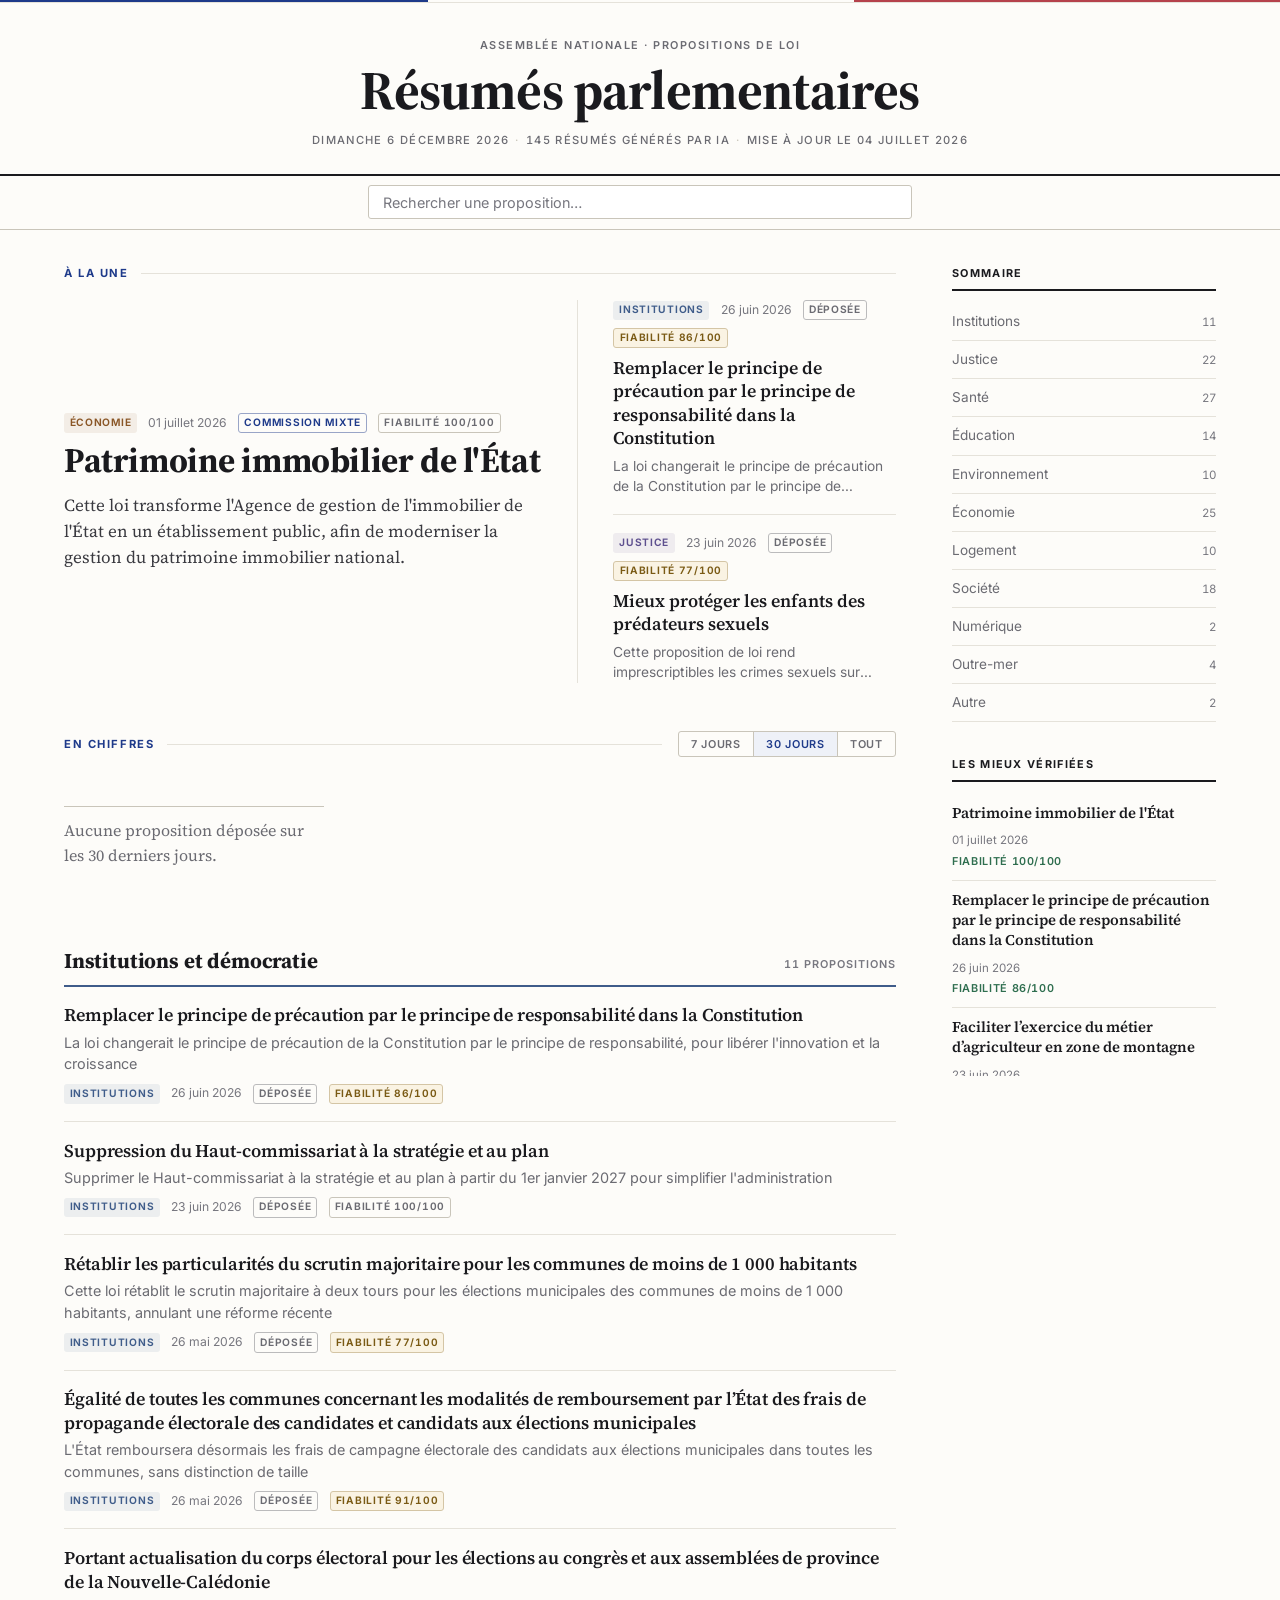
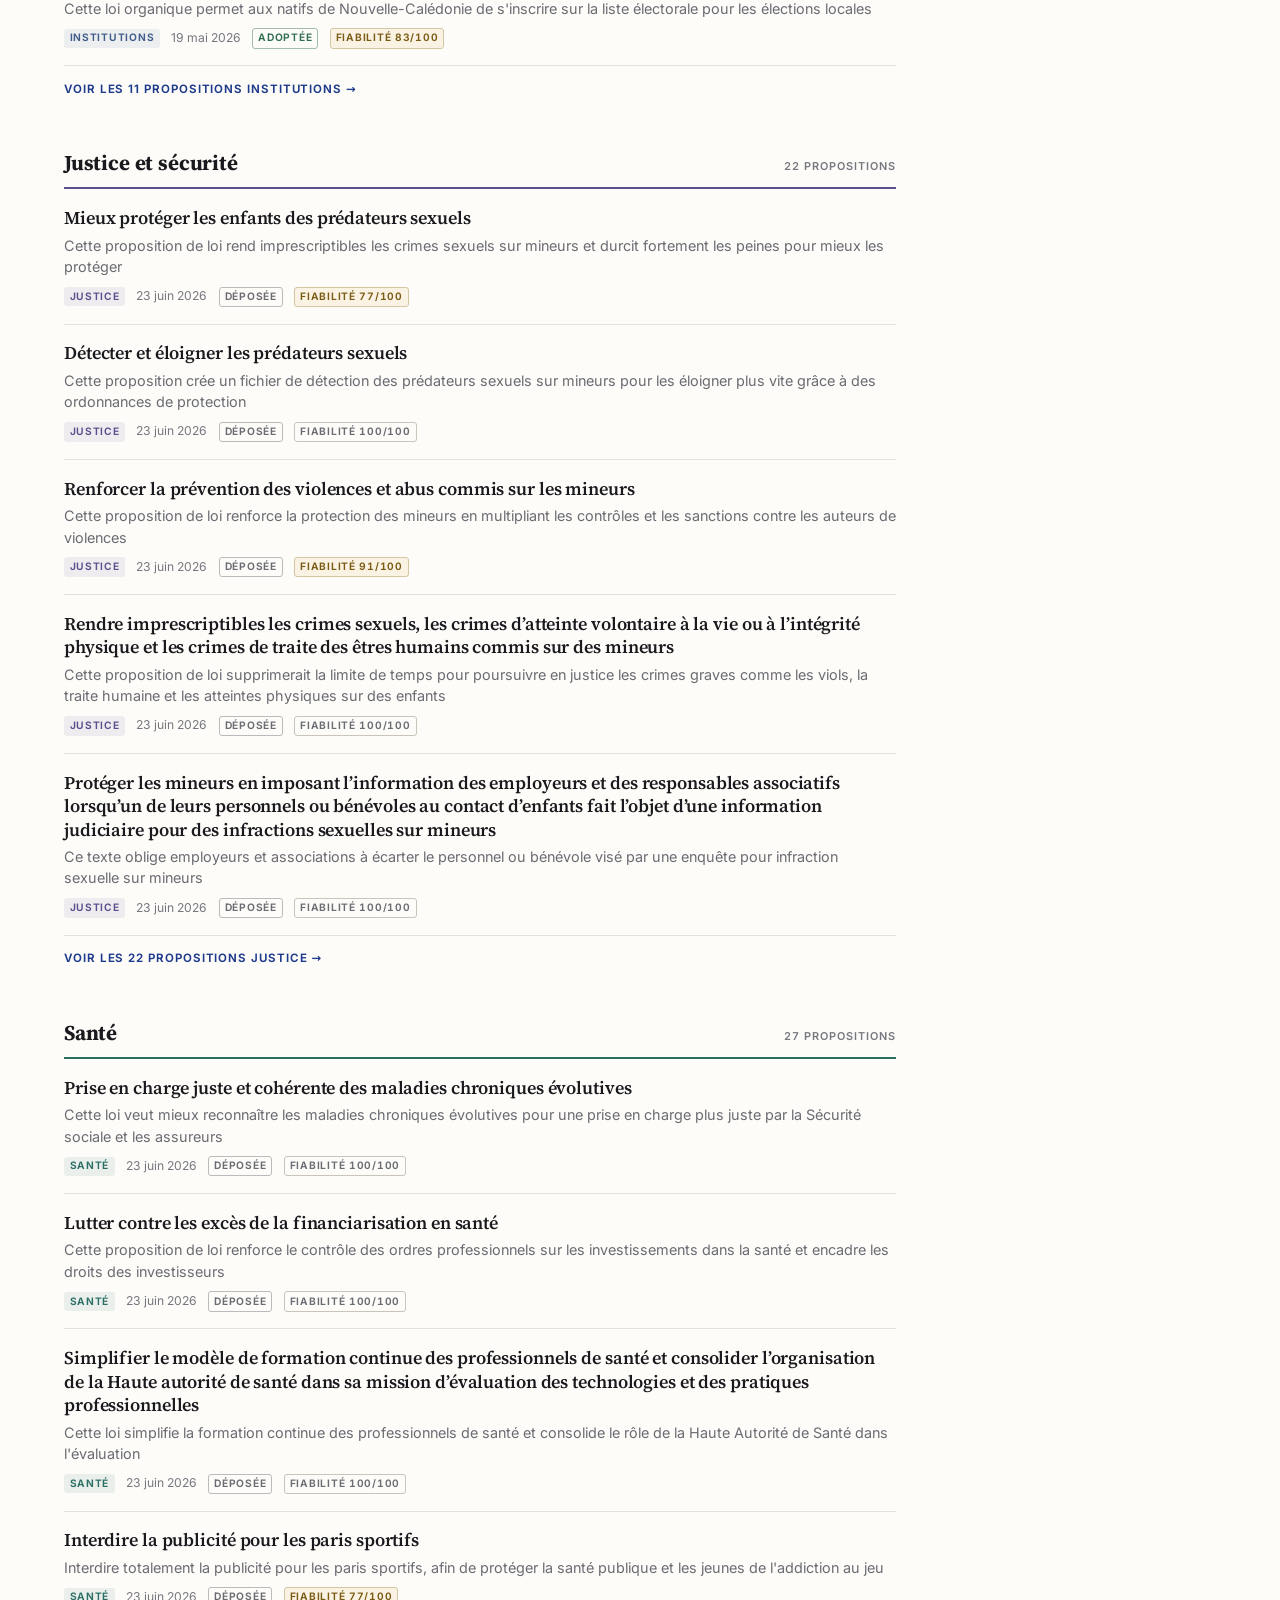
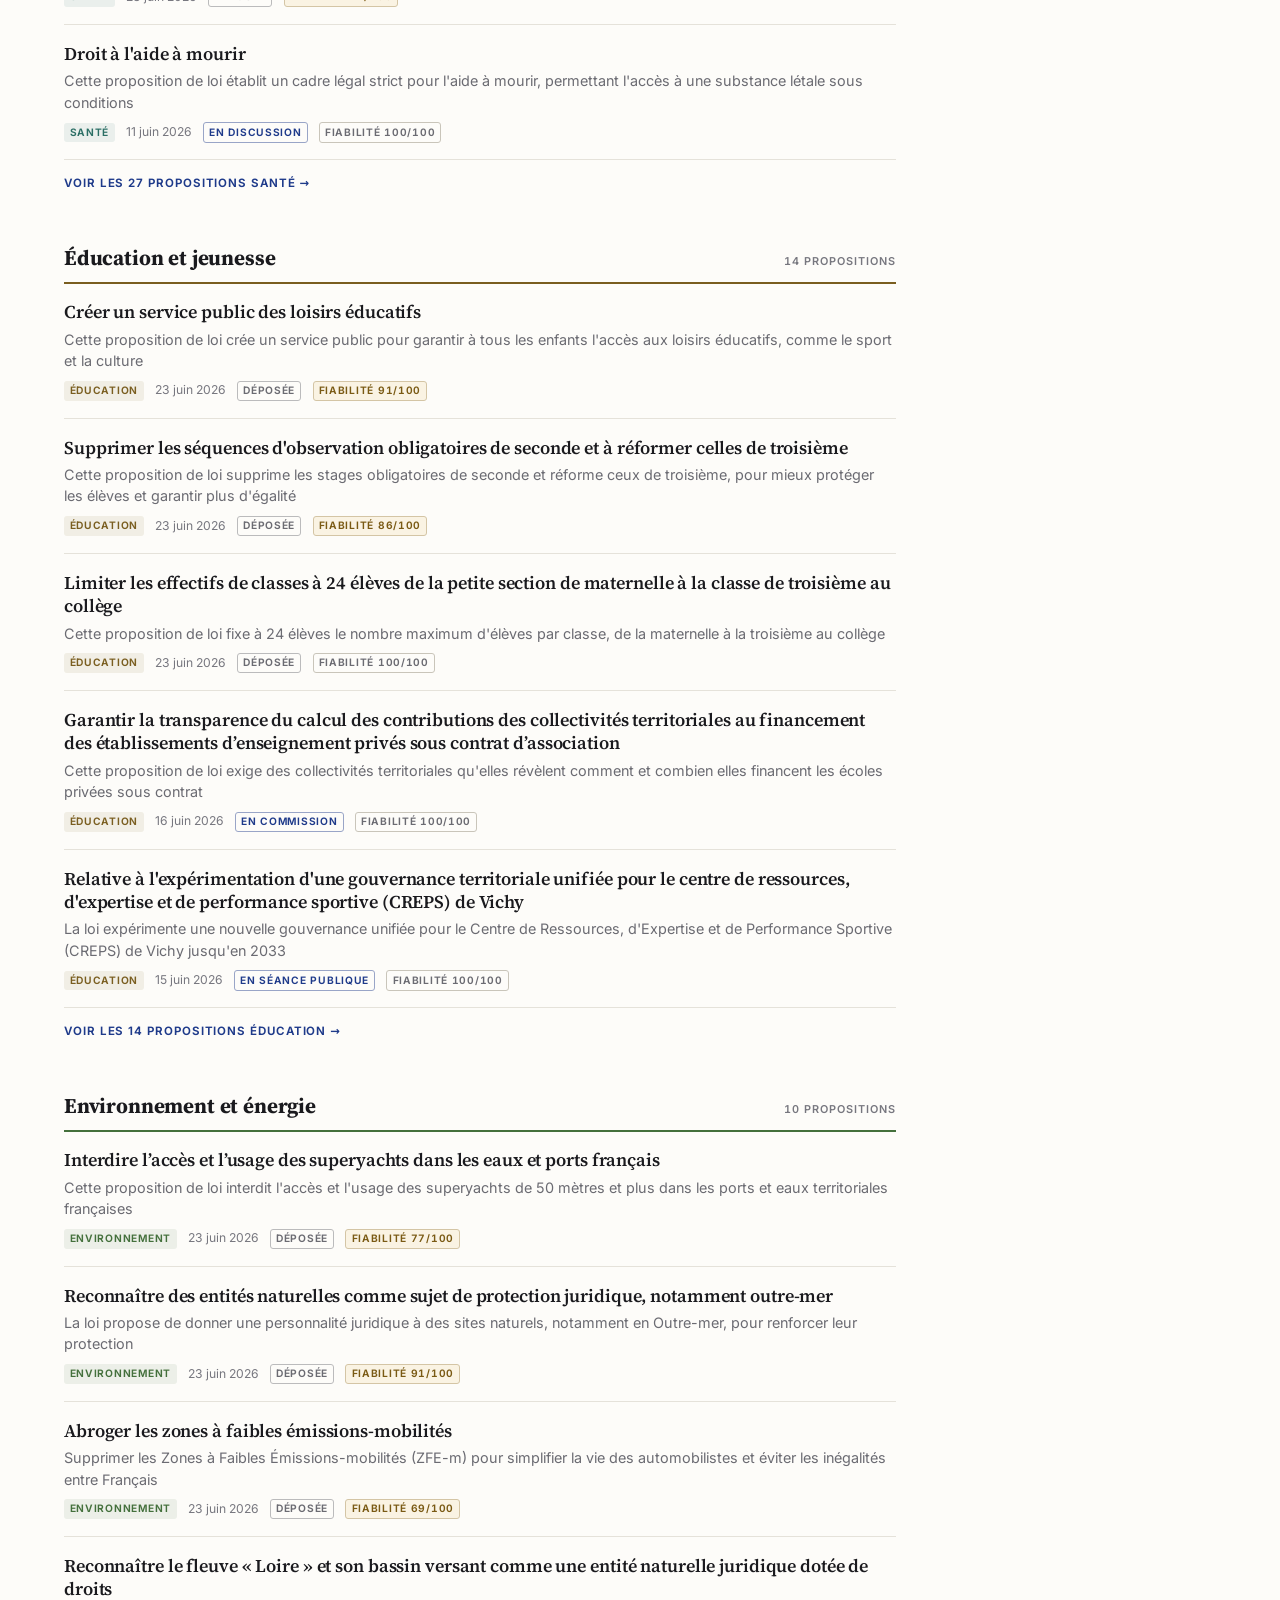
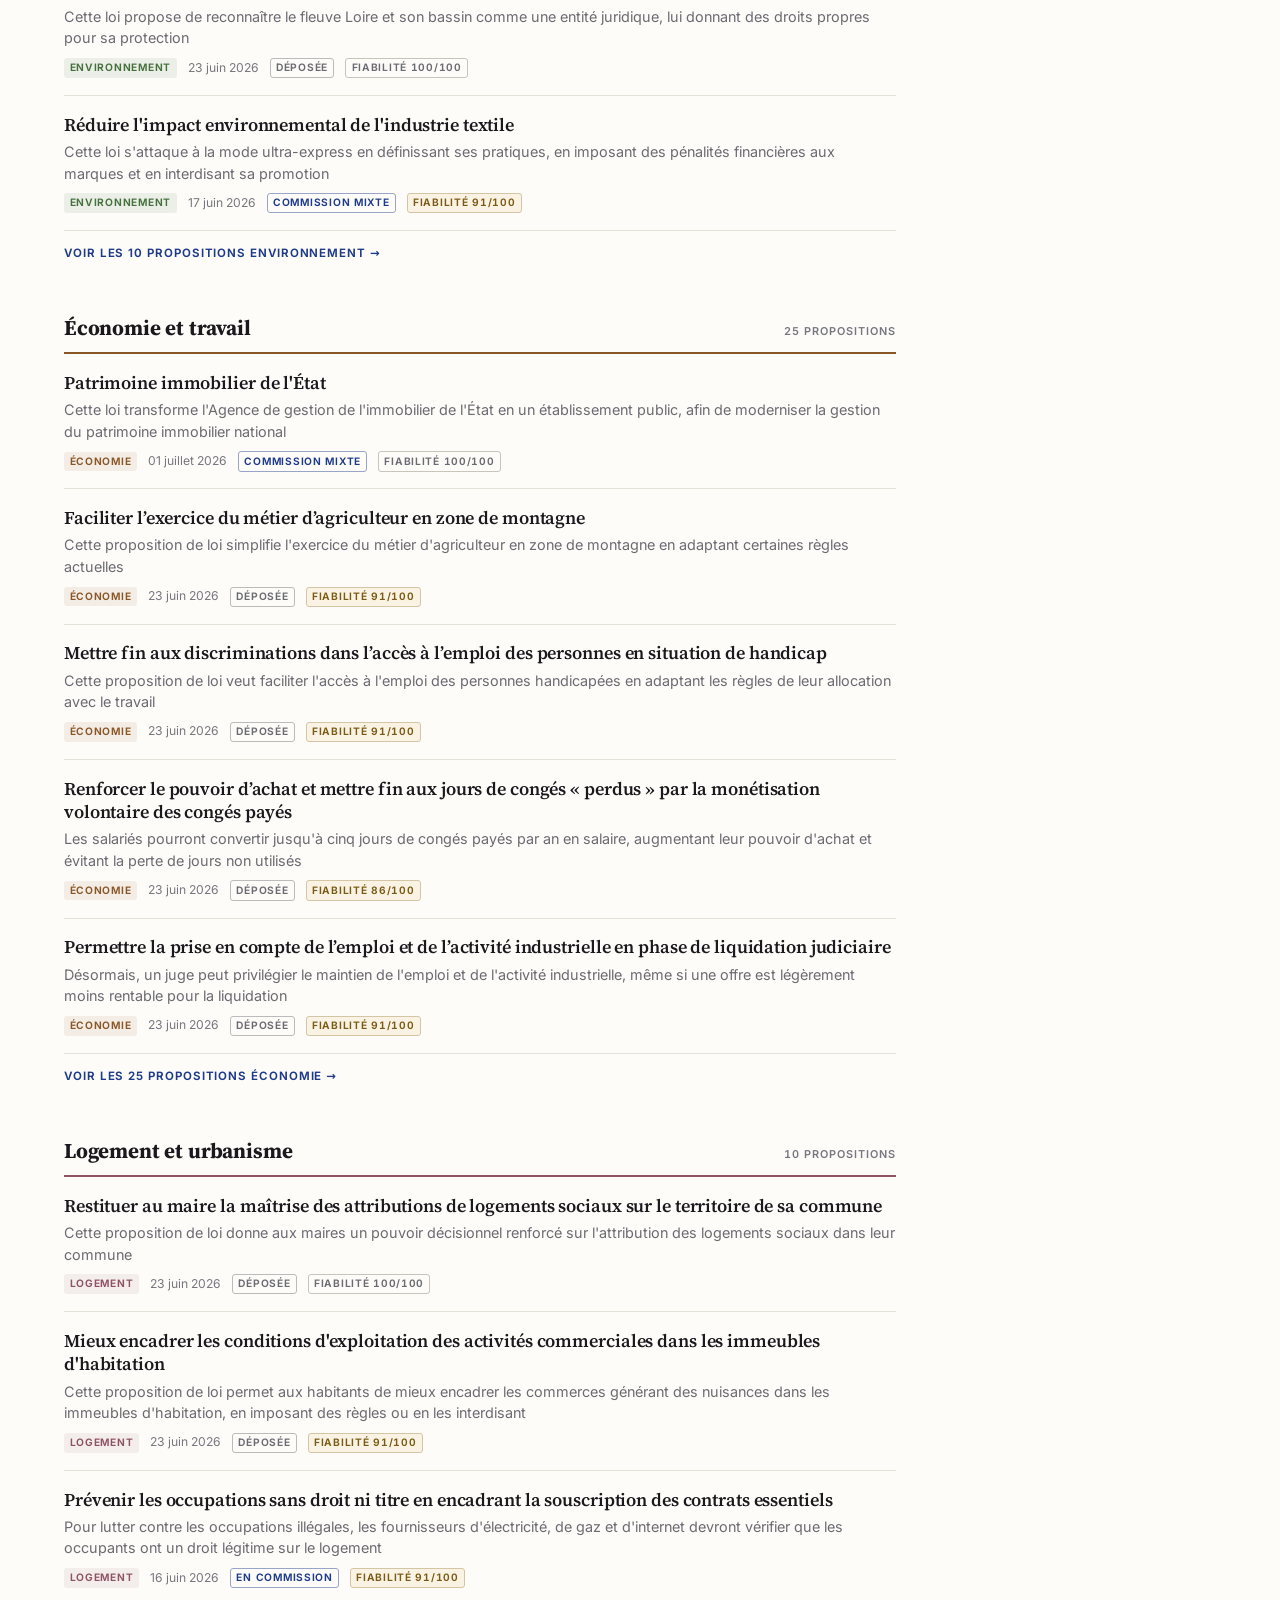
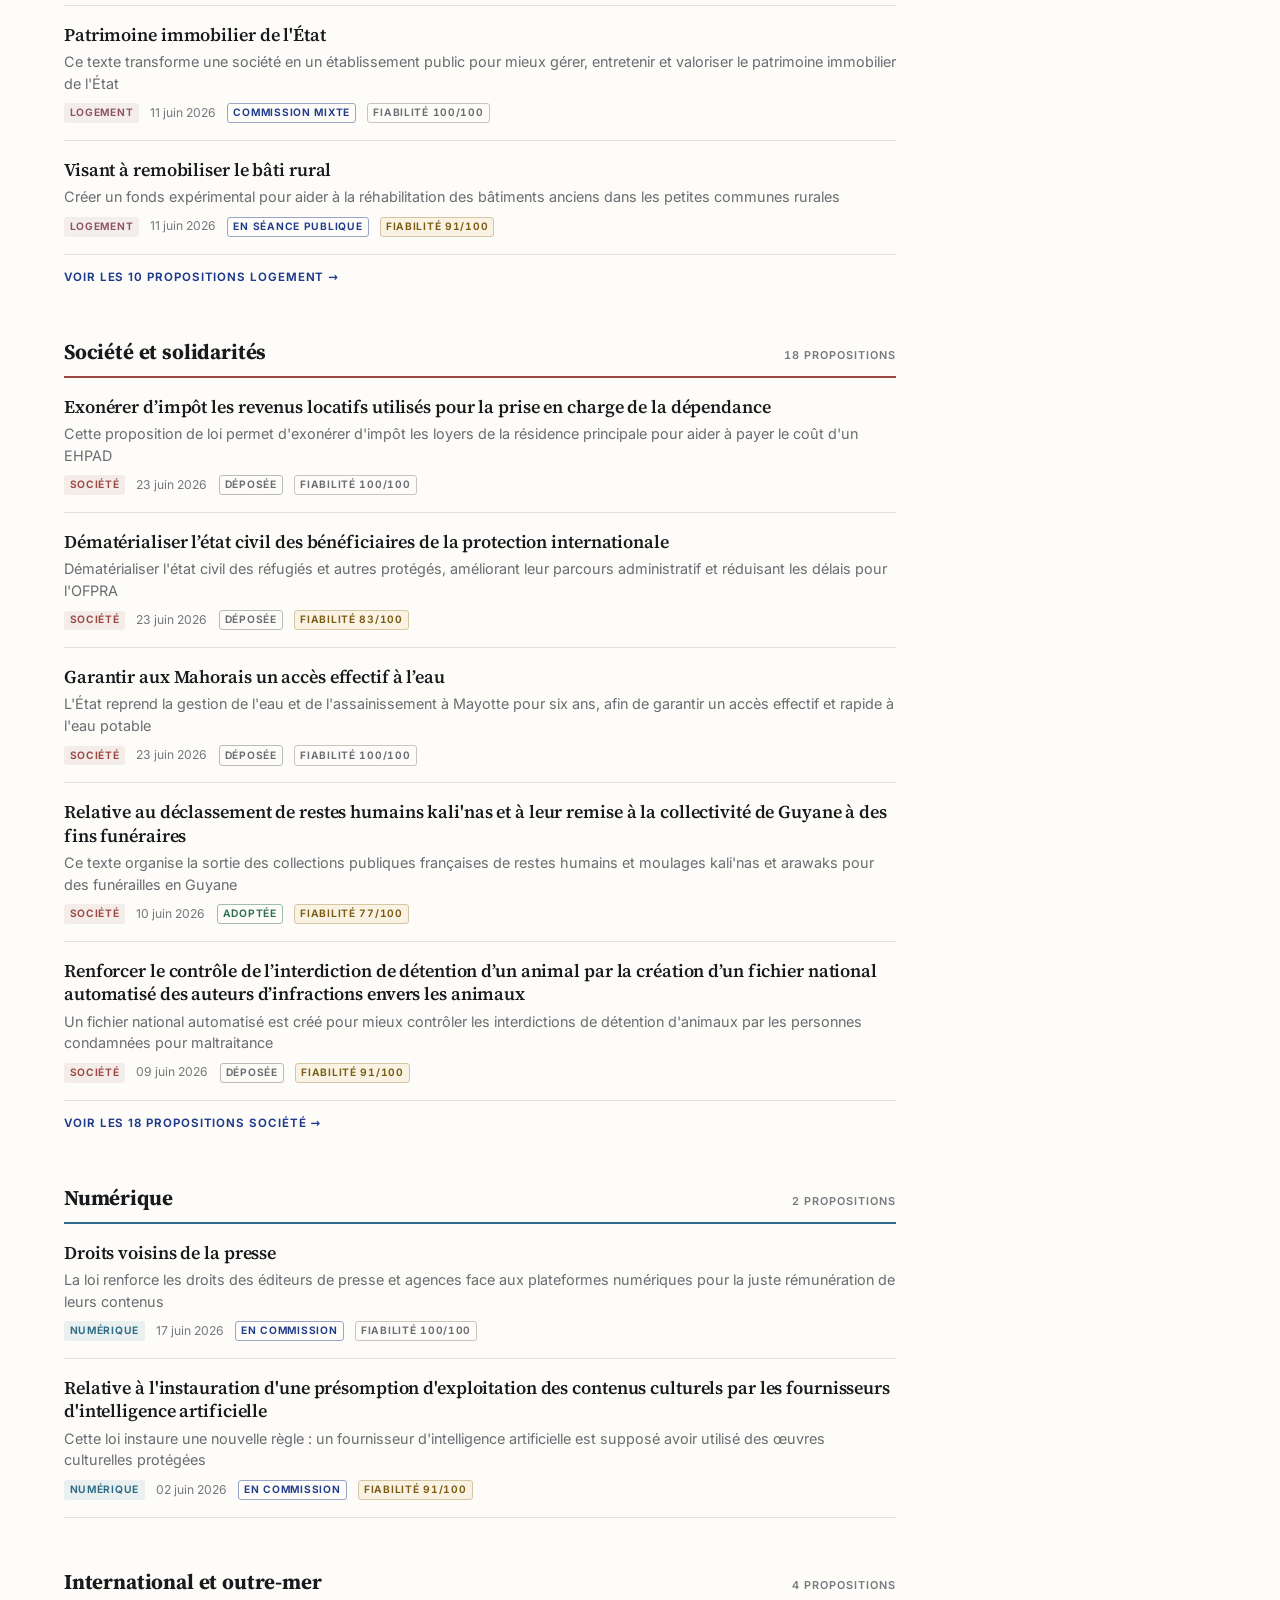
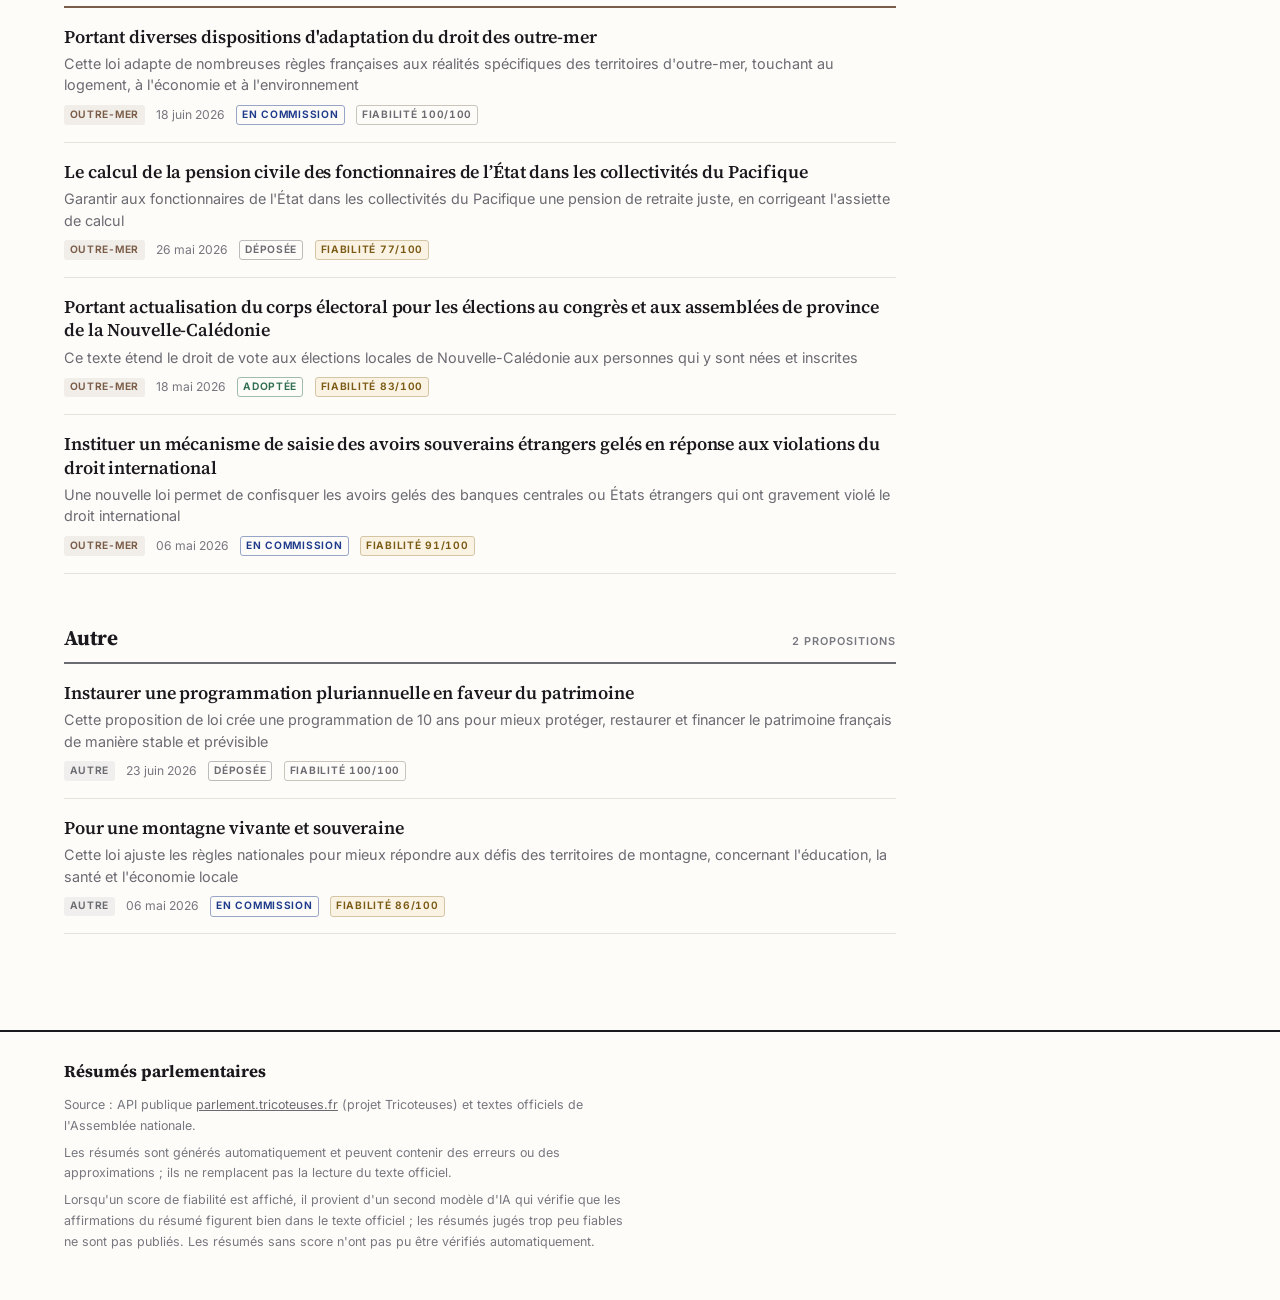
==== commit 82407c64: "Add category page and expand front-end/summarizer functionality Adds categorie.html, extends app.js/" ====
--- a/front/index.html
+++ b/front/index.html
@@ -23,12 +23,9 @@
   </p>
 </header>
 
-<nav class="kiosk" id="kiosk" aria-label="Rubriques et recherche">
+<nav class="kiosk" id="kiosk" aria-label="Recherche">
   <div class="wrap kiosk-inner">
     <a class="kiosk-brand" href="#" id="kioskBrand">Résumés parlementaires</a>
-    <div class="chip-strip">
-      <div class="chip-row" id="chipRow" role="group" aria-label="Filtrer par rubrique"></div>
-    </div>
     <div class="search-box">
       <input id="search" type="search" placeholder="Rechercher une proposition…" aria-label="Rechercher un résumé" disabled>
     </div>
@@ -40,6 +37,19 @@
     <section class="une hidden" id="une" aria-labelledby="uneLabel">
       <h2 class="une-label" id="uneLabel">À la une</h2>
       <div class="une-grid" id="uneGrid"></div>
+    </section>
+
+    <section class="stats hidden" id="stats" aria-labelledby="statsLabel">
+      <div class="stats-head">
+        <h2 class="une-label" id="statsLabel">En chiffres</h2>
+        <div class="stats-toggle" role="group" aria-label="Période des statistiques">
+          <button type="button" data-days="7" aria-pressed="false">7 jours</button>
+          <button type="button" data-days="30" aria-pressed="true">30 jours</button>
+          <button type="button" data-days="" aria-pressed="false">Tout</button>
+        </div>
+      </div>
+      <div class="stats-tiles" id="statsTiles"></div>
+      <div class="stats-charts" id="statsCharts"></div>
     </section>
 
     <div class="results-bar hidden" id="resultsBar">
@@ -56,13 +66,13 @@
     </div>
   </main>
 
-  <aside class="sidebar" aria-label="Sommaire et dernières propositions">
+  <aside class="sidebar" aria-label="Sommaire et propositions les mieux vérifiées">
     <section class="side-block" aria-labelledby="tocLabel">
       <h2 class="side-label" id="tocLabel">Sommaire</h2>
       <ol class="toc-list" id="tocList"></ol>
     </section>
-    <section class="side-block" aria-labelledby="recentLabel">
-      <h2 class="side-label" id="recentLabel">Les plus récentes</h2>
+    <section class="side-block" id="recentBlock" aria-labelledby="recentLabel">
+      <h2 class="side-label" id="recentLabel">Les mieux vérifiées</h2>
       <ol class="recent-list" id="recentList"></ol>
     </section>
   </aside>
@@ -80,77 +90,17 @@
 <button type="button" class="to-top away" id="toTop">↑ Haut de page</button>
 
 <script type="module">
-import { CATEGORY_ORDER, getMeta, resolveCategory, formatDate, hasUsableResume, extractSubtitle, getResumes, renderNotice } from "./app.js";
+import {
+  CATEGORY_ORDER, getMeta, resolveCategory, formatDate, hasUsableResume, extractSubtitle,
+  getResumes, renderNotice, byDateDesc, metaLine, baseLink, renderRow,
+  computeStats, QUALITY_BADGE_THRESHOLD,
+} from "./app.js";
 
 const prefersReducedMotion = window.matchMedia("(prefers-reduced-motion: reduce)").matches;
 
-/* Nombre d'entrées affichées en liste complète avant de basculer
-   le reste de la rubrique en brèves sur deux colonnes. */
-const FULL_ROWS = 6;
-const BREVES_MIN = 3;
-
-function byDateDesc(a, b) {
-  return (b.date_depot || "").localeCompare(a.date_depot || "");
-}
-
-function searchIndexOf(doc) {
-  return `${doc.titre} ${doc.accroche} ${(doc.points || []).join(" ")}`.toLowerCase();
-}
-
-function metaLine(doc) {
-  const meta = getMeta(doc.categorie);
-  const p = document.createElement("p");
-  p.className = "law-meta";
-  const badge = document.createElement("span");
-  badge.className = "badge";
-  badge.dataset.cat = meta.slug;
-  badge.title = resolveCategory(doc.categorie);
-  badge.textContent = meta.short;
-  const time = document.createElement("time");
-  if (doc.date_depot) time.dateTime = doc.date_depot;
-  time.textContent = formatDate(doc.date_depot);
-  p.append(badge, time);
-  return p;
-}
-
-function baseLink(doc, className) {
-  const a = document.createElement("a");
-  a.className = className;
-  a.href = `loi.html?uid=${encodeURIComponent(doc.uid)}`;
-  a.dataset.cat = getMeta(doc.categorie).slug;
-  a.dataset.category = resolveCategory(doc.categorie);
-  a.dataset.searchIndex = searchIndexOf(doc);
-  return a;
-}
-
-function renderRow(doc) {
-  const row = baseLink(doc, "law-row");
-  const title = document.createElement("h3");
-  title.className = "law-title";
-  title.textContent = doc.titre;
-  row.appendChild(title);
-  const subtitle = extractSubtitle(doc.accroche);
-  if (subtitle) {
-    const p = document.createElement("p");
-    p.className = "law-excerpt";
-    p.textContent = subtitle;
-    row.appendChild(p);
-  }
-  row.appendChild(metaLine(doc));
-  return row;
-}
-
-function renderBreve(doc) {
-  const a = baseLink(doc, "breve");
-  const title = document.createElement("h3");
-  title.className = "law-title";
-  title.textContent = doc.titre;
-  const time = document.createElement("time");
-  if (doc.date_depot) time.dateTime = doc.date_depot;
-  time.textContent = formatDate(doc.date_depot);
-  a.append(title, time);
-  return a;
-}
+/* Nombre de propositions affichées par rubrique au repos ; le reste est rendu
+   (pour que la recherche le couvre) mais masqué, la page rubrique affiche tout. */
+const FULL_ROWS = 5;
 
 function renderUneItem(doc, isLead) {
   const a = baseLink(doc, `une-item ${isLead ? "une-lead" : ""}`);
@@ -220,87 +170,29 @@
     head.append(h2, count);
     section.appendChild(head);
 
-    const useBreves = sectionDocs.length >= FULL_ROWS + BREVES_MIN;
-    const fullDocs = useBreves ? sectionDocs.slice(0, FULL_ROWS) : sectionDocs;
-    const breveDocs = useBreves ? sectionDocs.slice(FULL_ROWS) : [];
-
+    // Toutes les propositions sont rendues (la recherche doit les couvrir),
+    // mais seules les FULL_ROWS plus récentes sont visibles au repos.
     const list = document.createElement("div");
     list.className = "law-list";
-    for (const doc of fullDocs) {
+    sectionDocs.forEach((doc, index) => {
       const row = renderRow(doc);
+      if (index >= FULL_ROWS) row.classList.add("law-row--extra", "hidden");
       list.appendChild(row);
       items.push(row);
-    }
+    });
     section.appendChild(list);
 
-    if (breveDocs.length > 0) {
-      const label = document.createElement("p");
-      label.className = "breves-label";
-      label.textContent = "En bref";
-      section.appendChild(label);
-      const grid = document.createElement("div");
-      grid.className = "breves";
-      for (const doc of breveDocs) {
-        const breve = renderBreve(doc);
-        grid.appendChild(breve);
-        items.push(breve);
-      }
-      section.appendChild(grid);
+    if (sectionDocs.length > FULL_ROWS) {
+      const more = document.createElement("a");
+      more.className = "rubrique-more";
+      more.href = `categorie.html?cat=${encodeURIComponent(meta.slug)}`;
+      more.textContent = `Voir les ${sectionDocs.length} propositions ${meta.short} →`;
+      section.appendChild(more);
     }
 
     filEl.appendChild(section);
   }
   return items;
-}
-
-function renderChips(docs) {
-  const chipRow = document.getElementById("chipRow");
-  chipRow.innerHTML = "";
-
-  const counts = new Map();
-  for (const doc of docs) {
-    const cat = resolveCategory(doc.categorie);
-    counts.set(cat, (counts.get(cat) || 0) + 1);
-  }
-
-  function makeChip(category, label, count, slug) {
-    const chip = document.createElement("button");
-    chip.type = "button";
-    chip.className = "chip";
-    chip.dataset.category = category;
-    if (slug) {
-      chip.dataset.cat = slug;
-      const dot = document.createElement("span");
-      dot.className = "dot";
-      chip.appendChild(dot);
-    }
-    chip.append(label, " ");
-    const countEl = document.createElement("span");
-    countEl.className = "chip-count";
-    countEl.textContent = count;
-    chip.appendChild(countEl);
-    chip.setAttribute("aria-pressed", "false");
-    return chip;
-  }
-
-  chipRow.appendChild(makeChip("", "Tout", docs.length, null));
-  for (const cat of CATEGORY_ORDER) {
-    const count = counts.get(cat);
-    if (!count) continue;
-    const meta = getMeta(cat);
-    chipRow.appendChild(makeChip(cat, meta.short, count, meta.slug));
-  }
-
-  const strip = chipRow.closest(".chip-strip");
-  function updateFades() {
-    strip.classList.toggle("fade-left", chipRow.scrollLeft > 4);
-    strip.classList.toggle("fade-right", chipRow.scrollLeft + chipRow.clientWidth < chipRow.scrollWidth - 4);
-  }
-  chipRow.addEventListener("scroll", updateFades, { passive: true });
-  window.addEventListener("resize", updateFades);
-  updateFades();
-
-  return chipRow;
 }
 
 function renderSidebar(docs) {
@@ -326,7 +218,14 @@
     tocLinks.set(`rub-${meta.slug}`, a);
   }
 
-  for (const doc of [...docs].sort(byDateDesc).slice(0, 5)) {
+  // Dernières propositions dont le résumé a été vérifié avec le meilleur
+  // score de fiabilité (les résumés sans score — PDF — sont exclus).
+  const best = docs
+    .filter(d => typeof d.quality_score === "number" && d.quality_score > QUALITY_BADGE_THRESHOLD)
+    .sort(byDateDesc)
+    .slice(0, 5);
+  document.getElementById("recentBlock").classList.toggle("hidden", best.length === 0);
+  for (const doc of best) {
     const li = document.createElement("li");
     const a = document.createElement("a");
     a.href = `loi.html?uid=${encodeURIComponent(doc.uid)}`;
@@ -336,12 +235,116 @@
     const time = document.createElement("time");
     if (doc.date_depot) time.dateTime = doc.date_depot;
     time.textContent = formatDate(doc.date_depot);
-    a.append(title, time);
+    const score = document.createElement("span");
+    score.className = "recent-score";
+    score.textContent = `Fiabilité ${doc.quality_score}/100`;
+    a.append(title, time, score);
     li.appendChild(a);
     recentList.appendChild(li);
   }
 
   return tocLinks;
+}
+
+/* ---------- Bloc « En chiffres » ---------- */
+function renderStats(docs) {
+  const section = document.getElementById("stats");
+  const tilesEl = document.getElementById("statsTiles");
+  const chartsEl = document.getElementById("statsCharts");
+  const toggle = section.querySelector(".stats-toggle");
+
+  function makeTile(label, value, note) {
+    const tile = document.createElement("div");
+    tile.className = "stat-tile";
+    const labelEl = document.createElement("p");
+    labelEl.className = "stat-tile-label";
+    labelEl.textContent = label;
+    const valueEl = document.createElement("p");
+    valueEl.className = "stat-tile-value";
+    valueEl.textContent = value;
+    tile.append(labelEl, valueEl);
+    if (note) {
+      const noteEl = document.createElement("p");
+      noteEl.className = "stat-tile-note";
+      noteEl.textContent = note;
+      tile.appendChild(noteEl);
+    }
+    return tile;
+  }
+
+  function makeBarChart(title, rows) {
+    const block = document.createElement("div");
+    block.className = "stat-chart";
+    const h3 = document.createElement("h3");
+    h3.className = "stat-chart-label";
+    h3.textContent = title;
+    block.appendChild(h3);
+    const list = document.createElement("ul");
+    list.className = "stat-bars";
+    const max = Math.max(...rows.map(r => r.count));
+    for (const row of rows) {
+      const li = document.createElement("li");
+      const name = document.createElement("span");
+      name.className = "stat-bar-name";
+      name.textContent = row.label;
+      if (row.title) name.title = row.title;
+      const track = document.createElement("span");
+      track.className = "stat-bar-track";
+      const fill = document.createElement("span");
+      fill.className = "stat-bar-fill";
+      fill.style.width = `${Math.max((row.count / max) * 100, 2)}%`;
+      track.appendChild(fill);
+      const value = document.createElement("span");
+      value.className = "stat-bar-value";
+      value.textContent = row.count;
+      li.append(name, track, value);
+      list.appendChild(li);
+    }
+    block.appendChild(list);
+    return block;
+  }
+
+  function draw(days) {
+    const stats = computeStats(docs, days);
+    const periode = days ? `sur les ${days} derniers jours` : "toutes périodes confondues";
+    tilesEl.innerHTML = "";
+    chartsEl.innerHTML = "";
+
+    if (stats.total === 0) {
+      const empty = document.createElement("p");
+      empty.className = "stats-empty";
+      empty.textContent = `Aucune proposition déposée ${periode}.`;
+      tilesEl.appendChild(empty);
+      return;
+    }
+
+    tilesEl.append(
+      makeTile("Propositions déposées", stats.total, periode),
+      makeTile("Adoptées ou promulguées", stats.adopted, "état d'avancement actuel"),
+      makeTile("Résumés très fiables", stats.verified, `score de vérification ≥ ${QUALITY_BADGE_THRESHOLD}/100`),
+    );
+
+    // Rubriques : les 5 plus fournies, le reste regroupé dans « Autres ».
+    const cats = stats.byCategory.slice(0, 5).map(c => ({ label: c.short, title: c.categorie, count: c.count }));
+    const rest = stats.byCategory.slice(5).reduce((sum, c) => sum + c.count, 0);
+    if (rest > 0) cats.push({ label: "Autres rubriques", count: rest });
+    if (cats.length > 0) chartsEl.appendChild(makeBarChart("Par rubrique", cats));
+
+    const stages = stats.byStage.map(s => ({ label: s.label, count: s.count }));
+    if (stages.length > 0) chartsEl.appendChild(makeBarChart("Où en sont-elles ?", stages));
+  }
+
+  toggle.addEventListener("click", (event) => {
+    const btn = event.target.closest("button[data-days]");
+    if (!btn) return;
+    for (const b of toggle.querySelectorAll("button")) {
+      b.setAttribute("aria-pressed", String(b === btn));
+    }
+    draw(btn.dataset.days ? Number(btn.dataset.days) : null);
+  });
+
+  draw(30);
+  section.classList.remove("hidden");
 }
 
 function setupScrollSpy(tocLinks) {
@@ -361,17 +364,18 @@
   for (const section of sections) observer.observe(section);
 }
 
-function setupFilters(items, chipRow) {
+function setupFilters(items) {
   const input = document.getElementById("search");
   const une = document.getElementById("une");
+  const stats = document.getElementById("stats");
   const fil = document.getElementById("fil");
   const resultsBar = document.getElementById("resultsBar");
   const resultsText = document.getElementById("resultsText");
   const resetBtn = document.getElementById("resetFilters");
   input.disabled = false;
 
-  let activeCategory = "";
   const uneHasContent = document.getElementById("uneGrid").children.length > 0;
+  const statsHasContent = document.getElementById("statsTiles").children.length > 0;
 
   const emptyState = document.createElement("div");
   emptyState.className = "empty-state";
@@ -380,7 +384,7 @@
   const emptyBtn = document.createElement("button");
   emptyBtn.type = "button";
   emptyBtn.className = "btn-ghost";
-  emptyBtn.textContent = "Réinitialiser les filtres";
+  emptyBtn.textContent = "Réinitialiser la recherche";
   emptyBtn.addEventListener("click", reset);
   emptyState.append(emptyMsg, emptyBtn);
 
@@ -393,55 +397,45 @@
 
   function apply() {
     const q = input.value.trim().toLowerCase();
-    const filtering = Boolean(q || activeCategory);
+    const filtering = Boolean(q);
 
     if (uneHasContent) une.classList.toggle("hidden", filtering);
+    if (statsHasContent) stats.classList.toggle("hidden", filtering);
 
     let count = 0;
     for (const item of items) {
+      // Au repos, les entrées au-delà des FULL_ROWS premières de chaque
+      // rubrique restent masquées ; la recherche, elle, couvre tout.
       const matchesText = !q || item.dataset.searchIndex.includes(q);
-      const matchesCat = !activeCategory || item.dataset.category === activeCategory;
-      const match = matchesText && matchesCat;
-      item.classList.toggle("hidden", !match);
-      if (match) count++;
+      const hidden = !matchesText || (!filtering && item.classList.contains("law-row--extra"));
+      item.classList.toggle("hidden", hidden);
+      if (matchesText && filtering) count++;
     }
 
     for (const section of fil.querySelectorAll(".rubrique")) {
-      const anyVisible = [...section.querySelectorAll(".law-row, .breve")]
+      const anyVisible = [...section.querySelectorAll(".law-row")]
         .some(el => !el.classList.contains("hidden"));
       section.classList.toggle("hidden", !anyVisible);
-      const breves = section.querySelector(".breves");
-      if (breves) {
-        const anyBreve = [...breves.children].some(el => !el.classList.contains("hidden"));
-        breves.classList.toggle("hidden", !anyBreve);
-        const label = section.querySelector(".breves-label");
-        if (label) label.classList.toggle("hidden", !anyBreve);
-      }
+      // Pendant une recherche, le décompte du lien « Voir les N propositions »
+      // ne correspond plus à ce qui est affiché : on le masque.
+      const more = section.querySelector(".rubrique-more");
+      if (more) more.classList.toggle("hidden", filtering);
     }
 
     resultsBar.classList.toggle("hidden", !filtering);
     if (filtering) {
-      const parts = [];
-      if (q) parts.push(`pour « ${q} »`);
-      if (activeCategory) parts.push(`dans la rubrique ${activeCategory}`);
       resultsText.innerHTML = "";
       const strong = document.createElement("strong");
       strong.textContent = `${count} résultat${count > 1 ? "s" : ""}`;
-      resultsText.append(strong, ` ${parts.join(" ")}`);
+      resultsText.append(strong, ` pour « ${q} »`);
     }
 
     emptyState.remove();
-    if (count === 0) fil.appendChild(emptyState);
+    if (filtering && count === 0) fil.appendChild(emptyState);
   }
 
   function reset() {
     input.value = "";
-    activeCategory = "";
-    chipRow.querySelectorAll(".chip").forEach(c => {
-      const active = c.dataset.category === "";
-      c.classList.toggle("active", active);
-      c.setAttribute("aria-pressed", String(active));
-    });
     fadeFil();
     apply();
   }
@@ -449,20 +443,7 @@
   input.addEventListener("input", apply);
   resetBtn.addEventListener("click", reset);
 
-  chipRow.addEventListener("click", (event) => {
-    const chip = event.target.closest(".chip");
-    if (!chip) return;
-    activeCategory = chip.dataset.category;
-    chipRow.querySelectorAll(".chip").forEach(c => {
-      const active = c === chip;
-      c.classList.toggle("active", active);
-      c.setAttribute("aria-pressed", String(active));
-    });
-    fadeFil();
-    apply();
-  });
-
-  reset();
+  apply();
 }
 
 function setupChrome() {
@@ -525,10 +506,10 @@
   }
 
   renderUne(usable);
+  renderStats(usable);
   const items = renderSections(filEl, usable);
-  const chipRow = renderChips(usable);
   const tocLinks = renderSidebar(usable);
-  setupFilters(items, chipRow);
+  setupFilters(items);
   setupScrollSpy(tocLinks);
 }
 
--- a/front/styles.css
+++ b/front/styles.css
@@ -23,6 +23,7 @@
   --warn-bg: #faf3e3;
   --warn-text: #7a5a14;
   --error: #a3352d;
+  --status-success: #2f6e4f;
 
   /* Teintes de rubrique : versions foncées et désaturées, lisibles
      en petit corps sur fond pâle (AA). */
@@ -135,7 +136,7 @@
 }
 .masthead-meta .sep { margin: 0 0.55em; color: var(--rule-dark); }
 
-/* ---------- Barre de rubriques + recherche (sticky) ---------- */
+/* ---------- Barre de recherche (sticky) ---------- */
 .kiosk {
   position: sticky;
   top: 0;
@@ -144,13 +145,18 @@
   border-bottom: 1px solid var(--rule-dark);
 }
 .kiosk-inner {
+  position: relative;
   display: flex;
   align-items: center;
-  gap: 1.25rem;
-  padding-top: 0;
-  padding-bottom: 0;
+  justify-content: center;
+  padding-top: 0.6rem;
+  padding-bottom: 0.6rem;
 }
 .kiosk-brand {
+  position: absolute;
+  left: 1.5rem;
+  top: 50%;
+  transform: translateY(-50%);
   font-family: var(--font-serif);
   font-weight: 700;
   font-size: 1.02rem;
@@ -162,94 +168,25 @@
   transition: opacity 0.15s ease;
 }
 .kiosk.stuck .kiosk-brand { opacity: 1; }
-@media (min-width: 900px) {
+/* En dessous de 1100px, la manchette chevaucherait la recherche centrée. */
+@media (min-width: 1100px) {
   .kiosk.stuck .kiosk-brand { display: block; }
 }
 
-/* Rubriques : défilement horizontal sans ascenseur, fondu sur les bords. */
-.chip-strip {
-  position: relative;
-  flex: 1 1 auto;
+/* Recherche : seule commande de la barre, centrée. */
+.search-box {
+  flex: 0 1 34rem;
   min-width: 0;
-}
-.chip-row {
-  display: flex;
-  gap: 1.35rem;
-  overflow-x: auto;
-  scrollbar-width: none;
-}
-.chip-row::-webkit-scrollbar { display: none; }
-/* Fondus de bord : activés en JS selon la position de défilement,
-   pour ne jamais estomper la première ou la dernière rubrique. */
-.chip-strip::before,
-.chip-strip::after {
-  content: "";
-  position: absolute;
-  top: 0;
-  bottom: 0;
-  width: 1.5rem;
-  pointer-events: none;
-  z-index: 1;
-  opacity: 0;
-  transition: opacity 0.15s ease;
-}
-.chip-strip::before { left: 0; background: linear-gradient(to right, var(--paper), transparent); }
-.chip-strip::after { right: 0; background: linear-gradient(to left, var(--paper), transparent); }
-.chip-strip.fade-left::before { opacity: 1; }
-.chip-strip.fade-right::after { opacity: 1; }
-
-.chip {
-  appearance: none;
-  border: none;
-  background: none;
-  cursor: pointer;
-  display: inline-flex;
-  align-items: center;
-  gap: 0.42rem;
-  padding: 0.85rem 0 calc(0.85rem - 3px);
-  border-bottom: 3px solid transparent;
-  font-family: var(--font-sans);
-  font-size: 0.72rem;
-  font-weight: 600;
-  text-transform: uppercase;
-  letter-spacing: 0.07em;
-  color: var(--muted);
-  white-space: nowrap;
-  transition: color 0.15s ease, border-color 0.15s ease;
-}
-.chip .dot {
-  width: 0.42rem;
-  height: 0.42rem;
-  border-radius: 50%;
-  background: var(--cat, var(--accent));
-  flex: none;
-}
-.chip .chip-count {
-  font-weight: 500;
-  color: var(--faint);
-  font-variant-numeric: tabular-nums;
-}
-.chip:hover { color: var(--ink); }
-.chip.active {
-  color: var(--cat, var(--accent));
-  border-bottom-color: var(--cat, var(--accent));
-}
-.chip.active .chip-count { color: inherit; }
-
-.search-box {
-  flex: 0 1 260px;
-  min-width: 150px;
-  margin-left: auto;
 }
 #search {
   width: 100%;
-  padding: 0.42rem 0.7rem;
+  padding: 0.48rem 0.85rem;
   border: 1px solid var(--rule-dark);
   border-radius: 3px;
   background: #fff;
   color: var(--ink);
   font-family: var(--font-sans);
-  font-size: 0.88rem;
+  font-size: 0.9rem;
 }
 #search::placeholder { color: var(--faint); }
 #search:focus {
@@ -258,13 +195,6 @@
   border-color: var(--accent);
 }
 #search::-webkit-search-cancel-button { -webkit-appearance: none; }
-
-@media (max-width: 700px) {
-  .kiosk-inner { flex-wrap: wrap; gap: 0 1rem; row-gap: 0; }
-  .chip-strip { order: 2; flex: 1 1 100%; border-top: 1px solid var(--rule); }
-  .search-box { order: 1; flex: 1 1 auto; margin: 0.55rem 0; }
-  .chip { padding: 0.6rem 0 calc(0.6rem - 3px); }
-}
 
 /* ---------- Corps de page : fil + barre latérale ---------- */
 .page {
@@ -304,7 +234,9 @@
 }
 .une-grid { display: grid; gap: 1.6rem; }
 @media (min-width: 760px) {
-  .une-grid { grid-template-columns: 2fr 1fr; gap: 0 2.2rem; }
+  /* 3fr/2fr + colonnes étirées : les deux colonnes se terminent à la même
+     hauteur, les deux items de droite se répartissent l'espace vertical. */
+  .une-grid { grid-template-columns: 3fr 2fr; gap: 0 2.2rem; align-items: stretch; }
   .une-aside {
     border-left: 1px solid var(--rule);
     padding-left: 2.2rem;
@@ -313,6 +245,13 @@
 
 .une-item { display: block; text-decoration: none; color: inherit; }
 .une-item .law-meta { margin: 0 0 0.5rem; }
+/* La manchette est centrée verticalement : quand la colonne de droite est
+   plus haute, l'espace restant se répartit au lieu de s'accumuler en bas. */
+.une-grid > .une-lead {
+  display: flex;
+  flex-direction: column;
+  justify-content: center;
+}
 
 .une-lead .une-title {
   margin: 0 0 0.65rem;
@@ -330,8 +269,18 @@
   font-size: 1.06rem;
   line-height: 1.55;
   color: var(--ink-soft);
+  display: -webkit-box;
+  -webkit-line-clamp: 4;
+  -webkit-box-orient: vertical;
+  overflow: hidden;
 }
 .une-aside { display: flex; flex-direction: column; }
+.une-aside .une-item {
+  flex: 1;
+  display: flex;
+  flex-direction: column;
+  justify-content: center;
+}
 .une-aside .une-item + .une-item {
   margin-top: 1.1rem;
   padding-top: 1.1rem;
@@ -364,6 +313,143 @@
 }
 @media (max-width: 759px) {
   .une-grid .une-lead { padding-bottom: 1.3rem; border-bottom: 1px solid var(--rule); }
+}
+
+/* ---------- Bloc « En chiffres » ---------- */
+.stats { margin-bottom: 3rem; }
+.stats-head {
+  display: flex;
+  align-items: baseline;
+  justify-content: space-between;
+  gap: 1rem;
+  flex-wrap: wrap;
+}
+.stats-head .une-label { flex: 1; min-width: 10rem; }
+
+.stats-toggle {
+  display: inline-flex;
+  border: 1px solid var(--rule-dark);
+  border-radius: 3px;
+  overflow: hidden;
+}
+.stats-toggle button {
+  appearance: none;
+  border: none;
+  background: none;
+  cursor: pointer;
+  padding: 0.3rem 0.75rem;
+  font-family: var(--font-sans);
+  font-size: 0.68rem;
+  font-weight: 600;
+  text-transform: uppercase;
+  letter-spacing: 0.07em;
+  color: var(--muted);
+  transition: color 0.15s ease, background 0.15s ease;
+}
+.stats-toggle button + button { border-left: 1px solid var(--rule-dark); }
+.stats-toggle button:hover { color: var(--ink); }
+.stats-toggle button[aria-pressed="true"] {
+  color: var(--accent);
+  background: var(--accent-pale);
+}
+
+.stats-tiles {
+  display: grid;
+  grid-template-columns: repeat(3, 1fr);
+  gap: 1.6rem;
+  margin-top: 1.1rem;
+}
+@media (max-width: 700px) {
+  .stats-tiles { grid-template-columns: 1fr; gap: 0.9rem; }
+}
+.stat-tile {
+  border-top: 1px solid var(--rule-dark);
+  padding-top: 0.7rem;
+}
+.stat-tile-label {
+  margin: 0 0 0.2rem;
+  font-size: 0.68rem;
+  font-weight: 600;
+  text-transform: uppercase;
+  letter-spacing: 0.09em;
+  color: var(--muted);
+}
+.stat-tile-value {
+  margin: 0;
+  font-family: var(--font-sans);
+  font-size: 2rem;
+  font-weight: 600;
+  line-height: 1.1;
+  color: var(--ink);
+}
+.stat-tile-note {
+  margin: 0.25rem 0 0;
+  font-size: 0.74rem;
+  color: var(--faint);
+}
+.stats-empty {
+  margin: 1.1rem 0 0;
+  padding-top: 0.7rem;
+  border-top: 1px solid var(--rule-dark);
+  font-family: var(--font-serif);
+  font-size: 1rem;
+  color: var(--muted);
+}
+
+.stats-charts {
+  display: grid;
+  gap: 2rem;
+  margin-top: 1.8rem;
+}
+@media (min-width: 760px) {
+  .stats-charts { grid-template-columns: 1fr 1fr; gap: 2.6rem; }
+}
+.stat-chart-label {
+  margin: 0 0 0.7rem;
+  font-size: 0.68rem;
+  font-weight: 700;
+  text-transform: uppercase;
+  letter-spacing: 0.09em;
+  color: var(--ink);
+}
+.stat-bars {
+  list-style: none;
+  margin: 0;
+  padding: 0;
+  display: flex;
+  flex-direction: column;
+  gap: 0.55rem;
+}
+.stat-bars li {
+  display: grid;
+  grid-template-columns: minmax(7.5rem, auto) 1fr 2ch;
+  align-items: center;
+  gap: 0.7rem;
+}
+.stat-bar-name {
+  font-size: 0.78rem;
+  color: var(--ink-soft);
+  white-space: nowrap;
+  overflow: hidden;
+  text-overflow: ellipsis;
+}
+.stat-bar-track {
+  display: block;
+  height: 10px;
+  background: var(--rule);
+  border-radius: 0 4px 4px 0;
+}
+.stat-bar-fill {
+  display: block;
+  height: 100%;
+  background: var(--accent);
+  border-radius: 0 4px 4px 0;
+}
+.stat-bar-value {
+  font-size: 0.78rem;
+  color: var(--ink);
+  font-variant-numeric: tabular-nums;
+  text-align: right;
 }
 
 /* ---------- Barre de résultats de recherche ---------- */
@@ -470,7 +556,8 @@
 .law-meta {
   display: flex;
   align-items: center;
-  gap: 0.7rem;
+  flex-wrap: wrap;
+  gap: 0.45rem 0.7rem;
   margin: 0;
 }
 .badge {
@@ -491,49 +578,57 @@
   white-space: nowrap;
 }
 
-/* Brèves : le reste de la rubrique, en deux colonnes denses. */
-.breves-label {
-  margin: 1.2rem 0 0.15rem;
-  font-size: 0.66rem;
-  font-weight: 700;
-  text-transform: uppercase;
-  letter-spacing: 0.12em;
-  color: var(--faint);
-}
-.breves {
-  position: relative;
-  display: grid;
-  grid-template-columns: 1fr;
-  column-gap: 2.6rem;
-}
-@media (min-width: 700px) {
-  .breves { grid-template-columns: 1fr 1fr; }
-  .breves::before {
-    content: "";
-    position: absolute;
-    top: 0.4rem;
-    bottom: 0.4rem;
-    left: 50%;
-    width: 1px;
-    background: var(--rule);
-  }
-}
-.breve {
-  display: block;
-  padding: 0.62rem 0;
-  border-bottom: 1px solid var(--rule);
+/* État d'avancement du texte : petit badge bordé, teinte selon l'étape. */
+.status-badge {
+  --status: var(--muted);
+  font-size: 0.64rem;
+  font-weight: 650;
+  text-transform: uppercase;
+  letter-spacing: 0.07em;
+  color: var(--status);
+  border: 1px solid color-mix(in srgb, var(--status) 45%, var(--paper));
+  padding: 0.12em 0.5em;
+  border-radius: 3px;
+  white-space: nowrap;
+}
+.status-badge[data-tone="progress"] { --status: var(--accent); }
+.status-badge[data-tone="success"]  { --status: var(--status-success); }
+.status-badge[data-tone="danger"]   { --status: var(--error); }
+.status-badge[data-tone="muted"]    { --status: var(--faint); }
+
+/* Score de fiabilité : discret quand tout va bien, ambre en vigilance. */
+.quality-badge {
+  font-size: 0.64rem;
+  font-weight: 650;
+  text-transform: uppercase;
+  letter-spacing: 0.07em;
+  padding: 0.12em 0.5em;
+  border-radius: 3px;
+  white-space: nowrap;
+  font-variant-numeric: tabular-nums;
+}
+.quality-badge[data-level="ok"] {
+  color: var(--muted);
+  border: 1px solid var(--rule-dark);
+}
+.quality-badge[data-level="warn"] {
+  color: var(--warn-text);
+  background: var(--warn-bg);
+  border: 1px solid color-mix(in srgb, var(--warn-text) 30%, var(--warn-bg));
+}
+
+/* Lien de fin de rubrique vers la page de la rubrique complète. */
+.rubrique-more {
+  display: inline-block;
+  margin-top: 0.9rem;
+  font-size: 0.72rem;
+  font-weight: 650;
+  text-transform: uppercase;
+  letter-spacing: 0.08em;
+  color: var(--accent);
   text-decoration: none;
-  color: inherit;
-}
-.breve .law-title {
-  font-size: 0.97rem;
-  font-weight: 550;
-  margin: 0 0 0.15rem;
-}
-.breve time {
-  font-size: 0.72rem;
-  color: var(--faint);
-}
+}
+.rubrique-more:hover { text-decoration: underline; text-underline-offset: 3px; }
 
 /* ---------- Barre latérale ---------- */
 .sidebar { display: none; }
@@ -600,6 +695,16 @@
 }
 .recent-list a:hover .recent-title { color: var(--accent); }
 .recent-list time { font-size: 0.72rem; color: var(--faint); }
+.recent-score {
+  display: block;
+  margin-top: 0.12rem;
+  font-size: 0.68rem;
+  font-weight: 600;
+  text-transform: uppercase;
+  letter-spacing: 0.06em;
+  color: var(--status-success);
+  font-variant-numeric: tabular-nums;
+}
 
 /* ---------- États : vide, notices, squelettes ---------- */
 .empty-state {
@@ -709,9 +814,11 @@
 .law-article .law-meta-row {
   display: flex;
   align-items: center;
-  gap: 0.75rem;
+  flex-wrap: wrap;
+  gap: 0.5rem 0.75rem;
   margin-bottom: 1.1rem;
 }
+.law-article .notice { margin: -0.6rem 0 1.9rem; }
 .law-article .law-meta-row .date {
   font-size: 0.72rem;
   font-weight: 500;
@@ -788,6 +895,30 @@
 }
 .source-note { font-size: 0.8rem; color: var(--faint); line-height: 1.6; margin: 0; }
 .source-note a { color: var(--muted); }
+.source-link {
+  display: inline-block;
+  margin-top: 0.8rem;
+  font-size: 0.72rem;
+  font-weight: 650;
+  text-transform: uppercase;
+  letter-spacing: 0.08em;
+  color: var(--accent);
+  text-decoration: none;
+}
+.source-link:hover { text-decoration: underline; text-underline-offset: 3px; }
+
+/* ---------- Page de rubrique (categorie.html) ---------- */
+.cat-page { padding: 2.6rem 0 3.5rem; }
+.cat-page-head { margin-bottom: 0.4rem; }
+.cat-page-head h1 {
+  margin: 0;
+  font-family: var(--font-serif);
+  font-size: clamp(1.6rem, 4vw, 2.1rem);
+  font-weight: 700;
+  letter-spacing: -0.01em;
+  color: var(--ink);
+}
+.cat-page .back-link-bottom { margin-top: 2.2rem; }
 .back-link-bottom {
   display: inline-block;
   margin-top: 2rem;
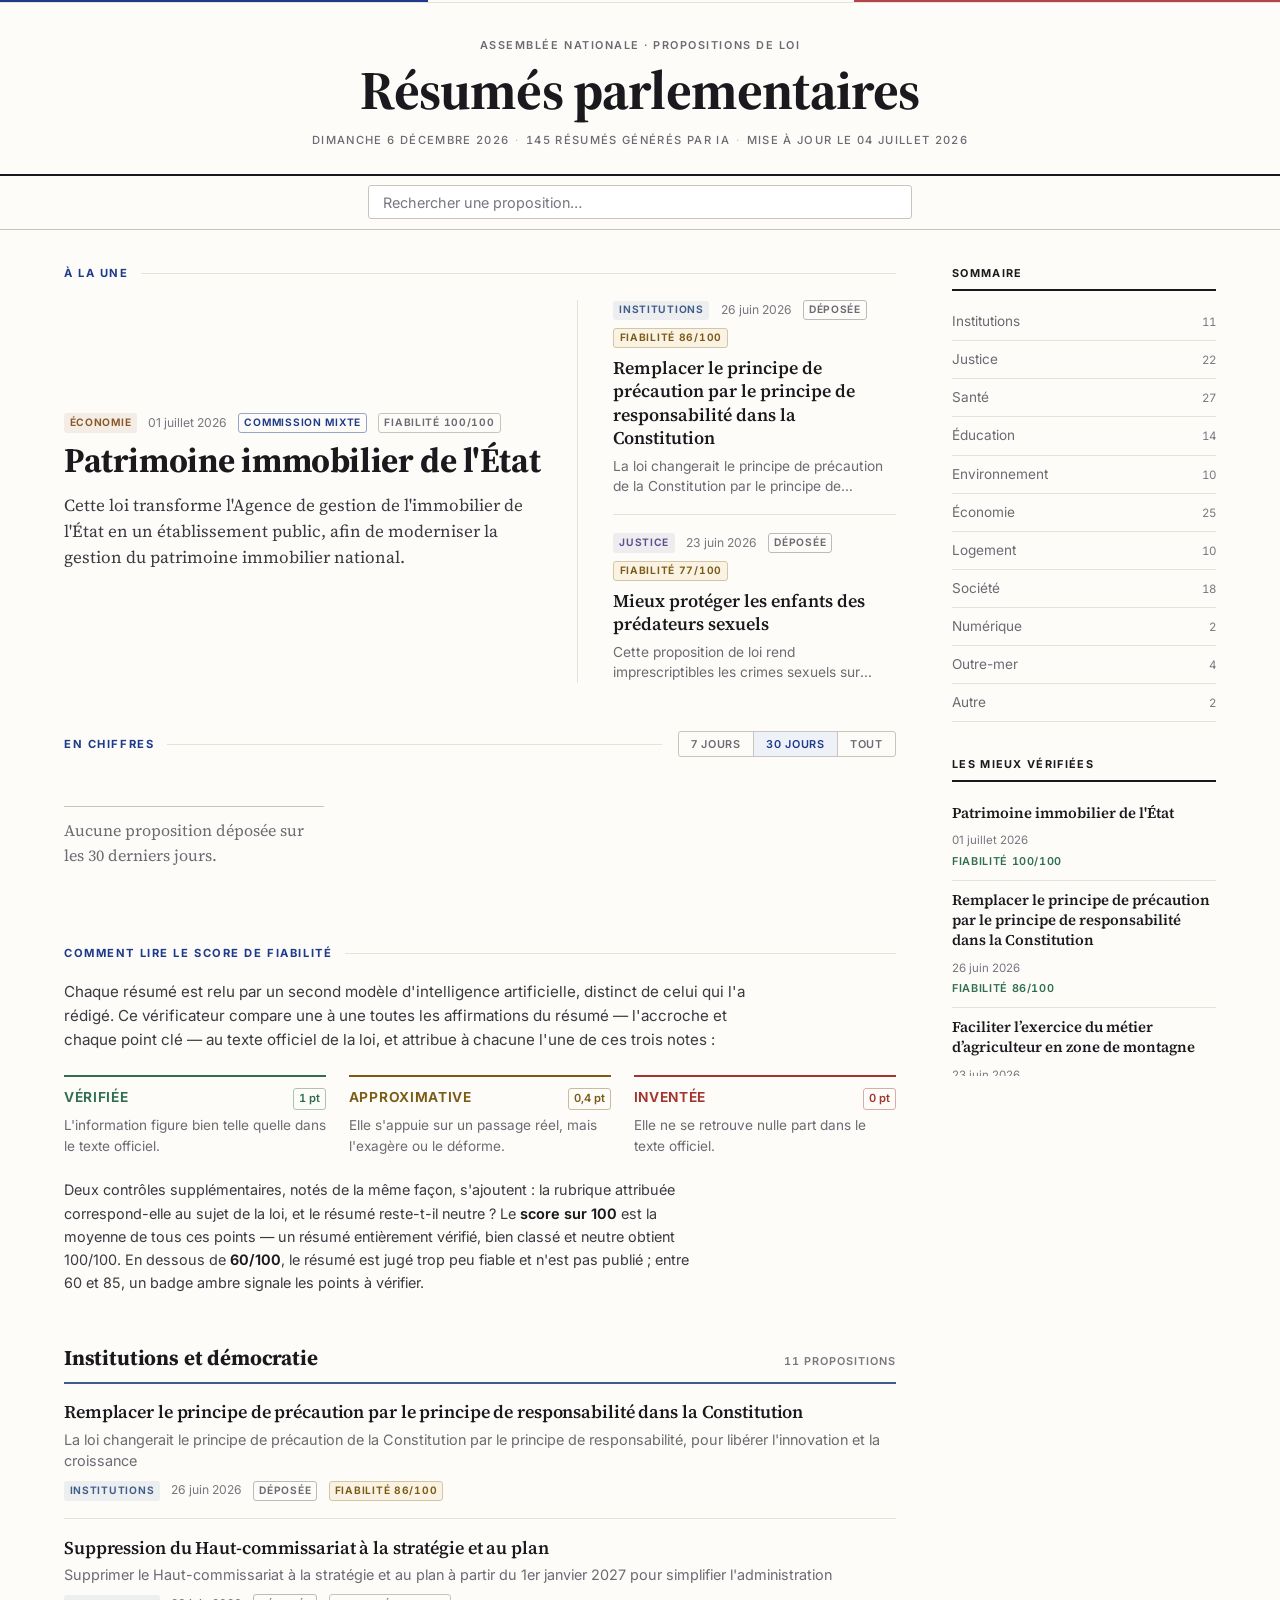
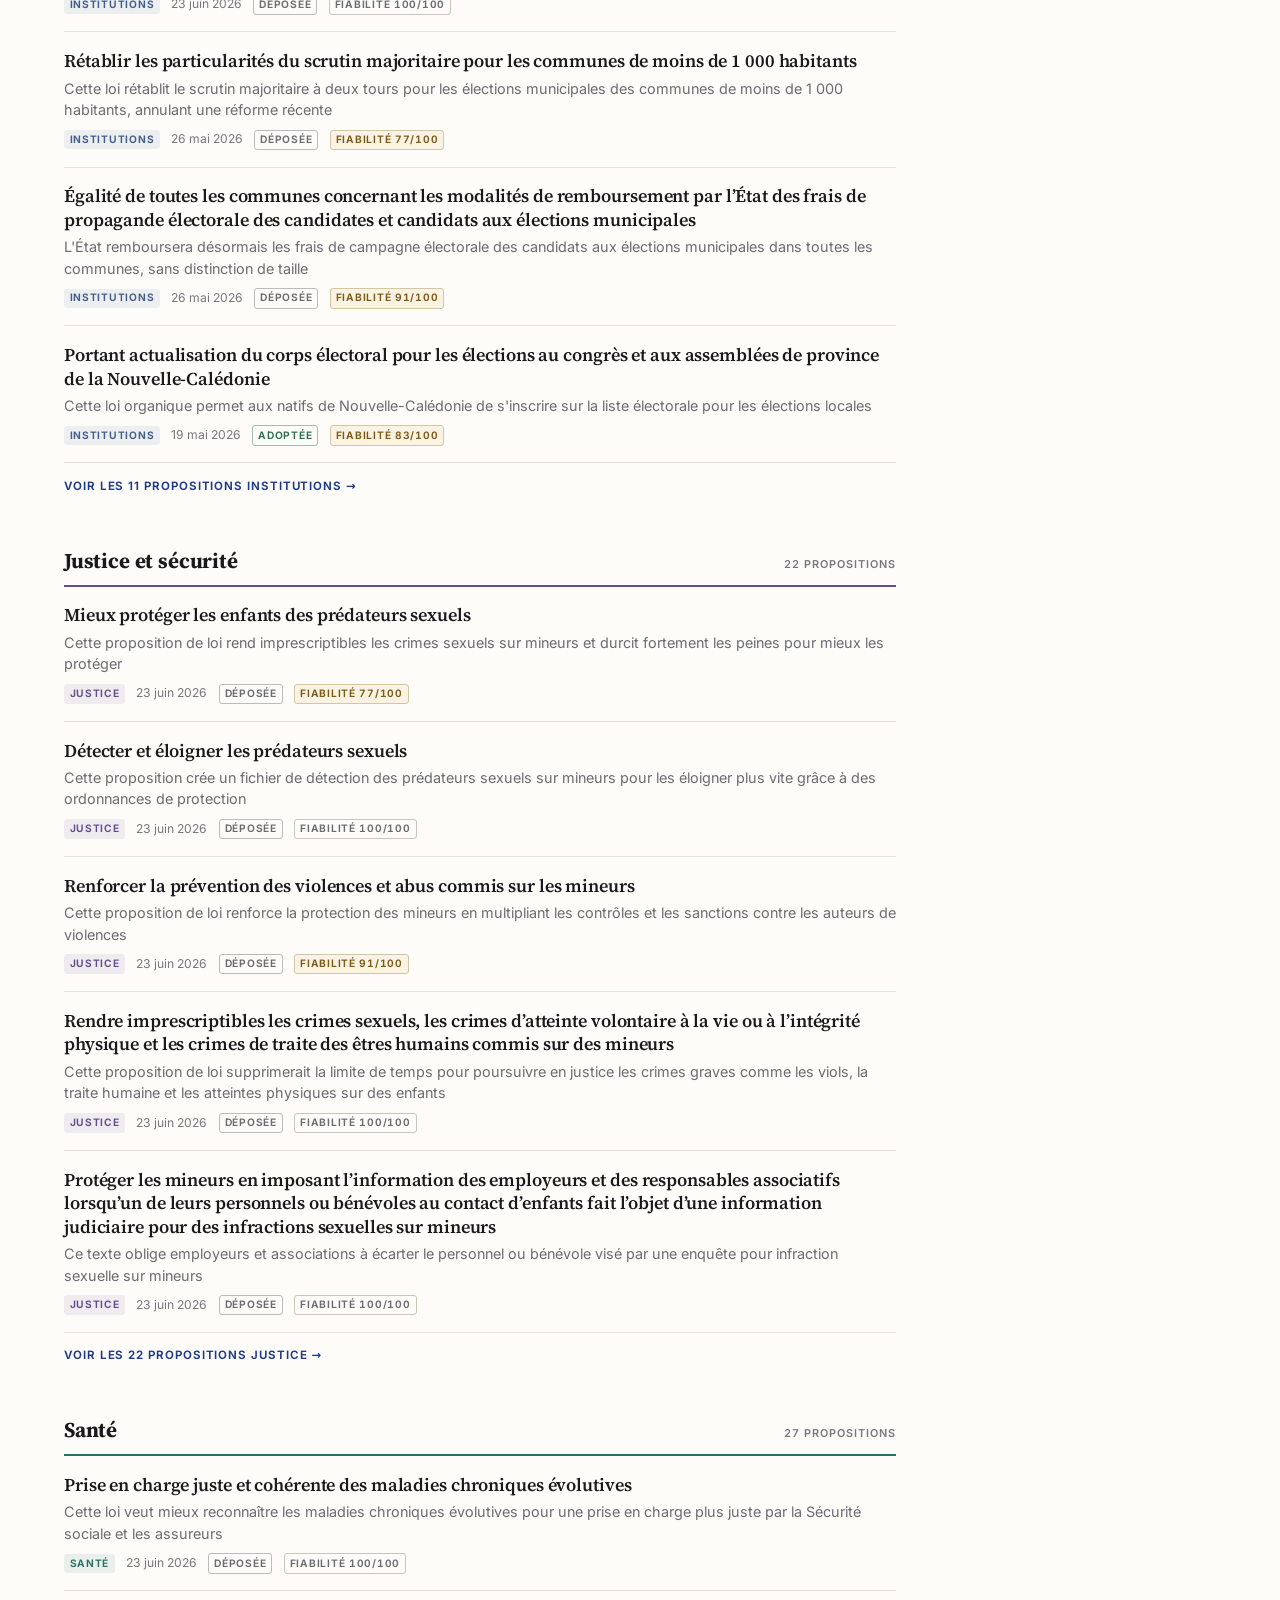
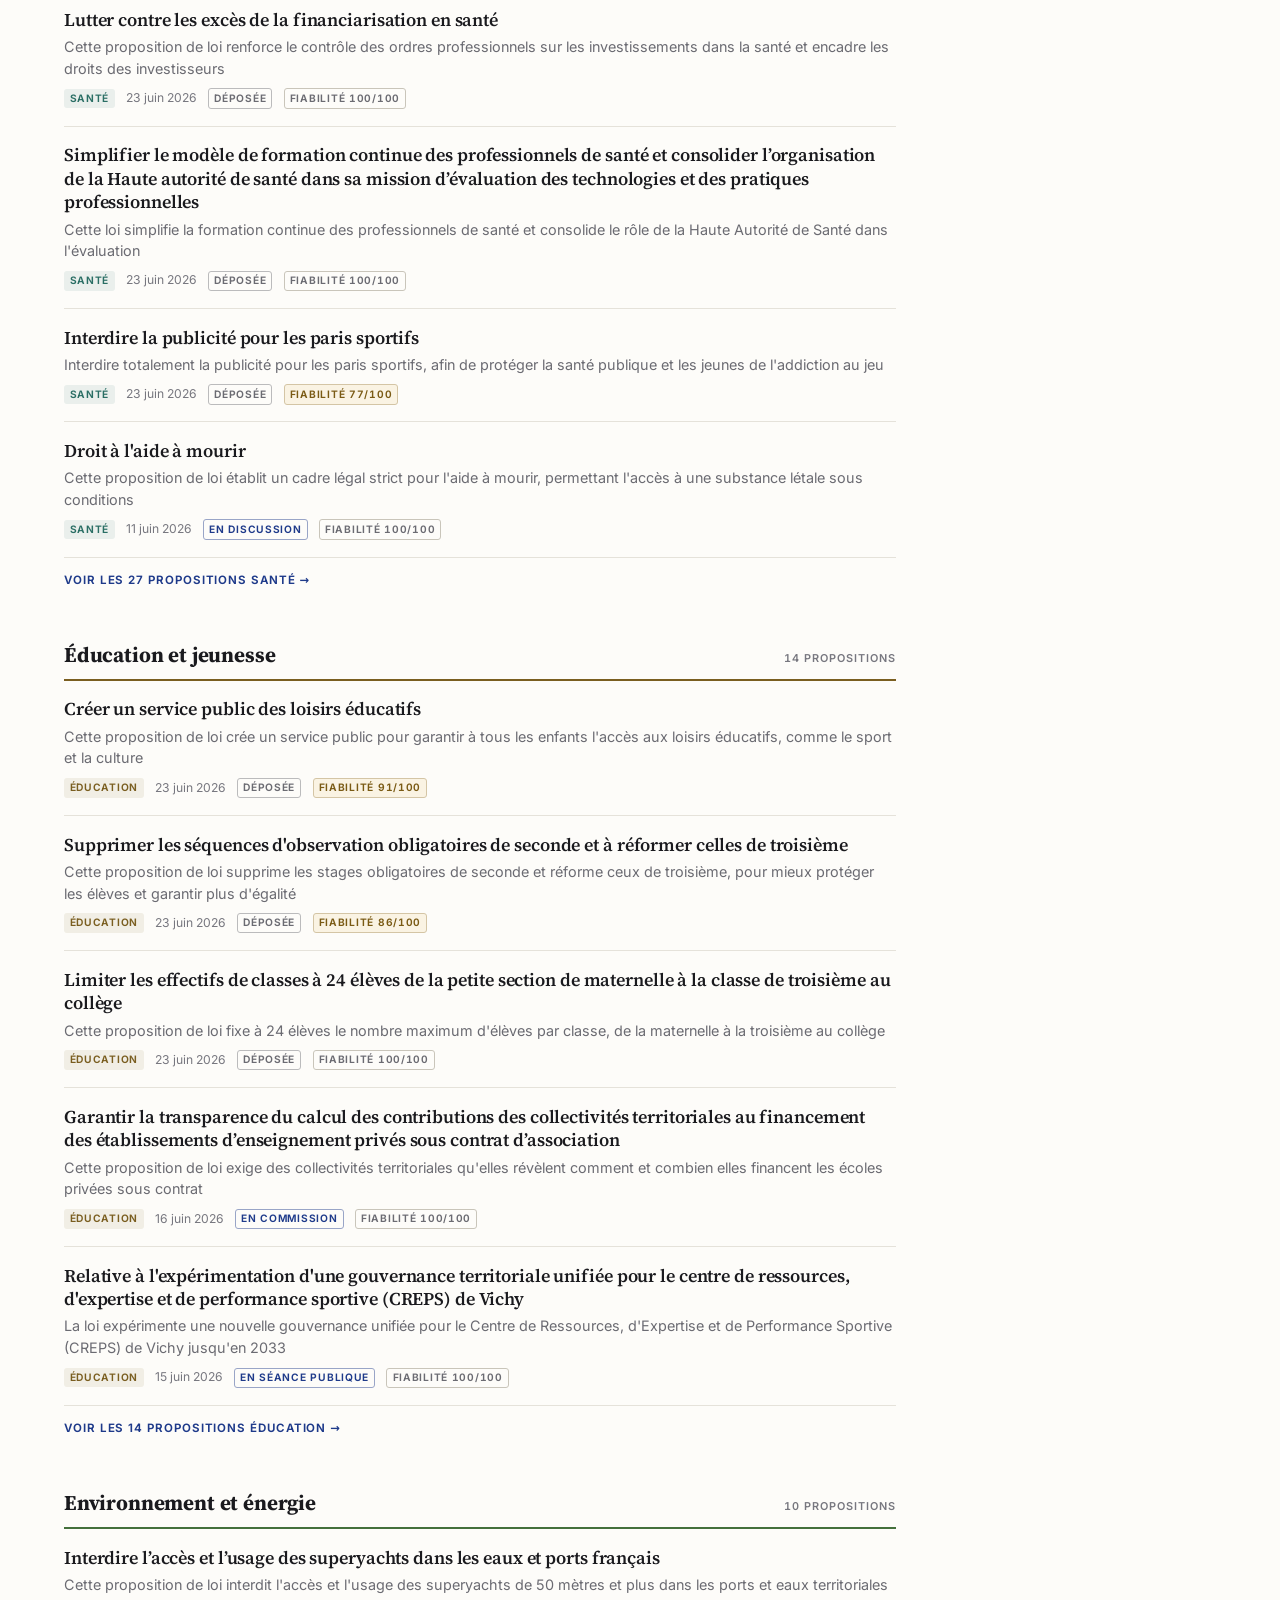
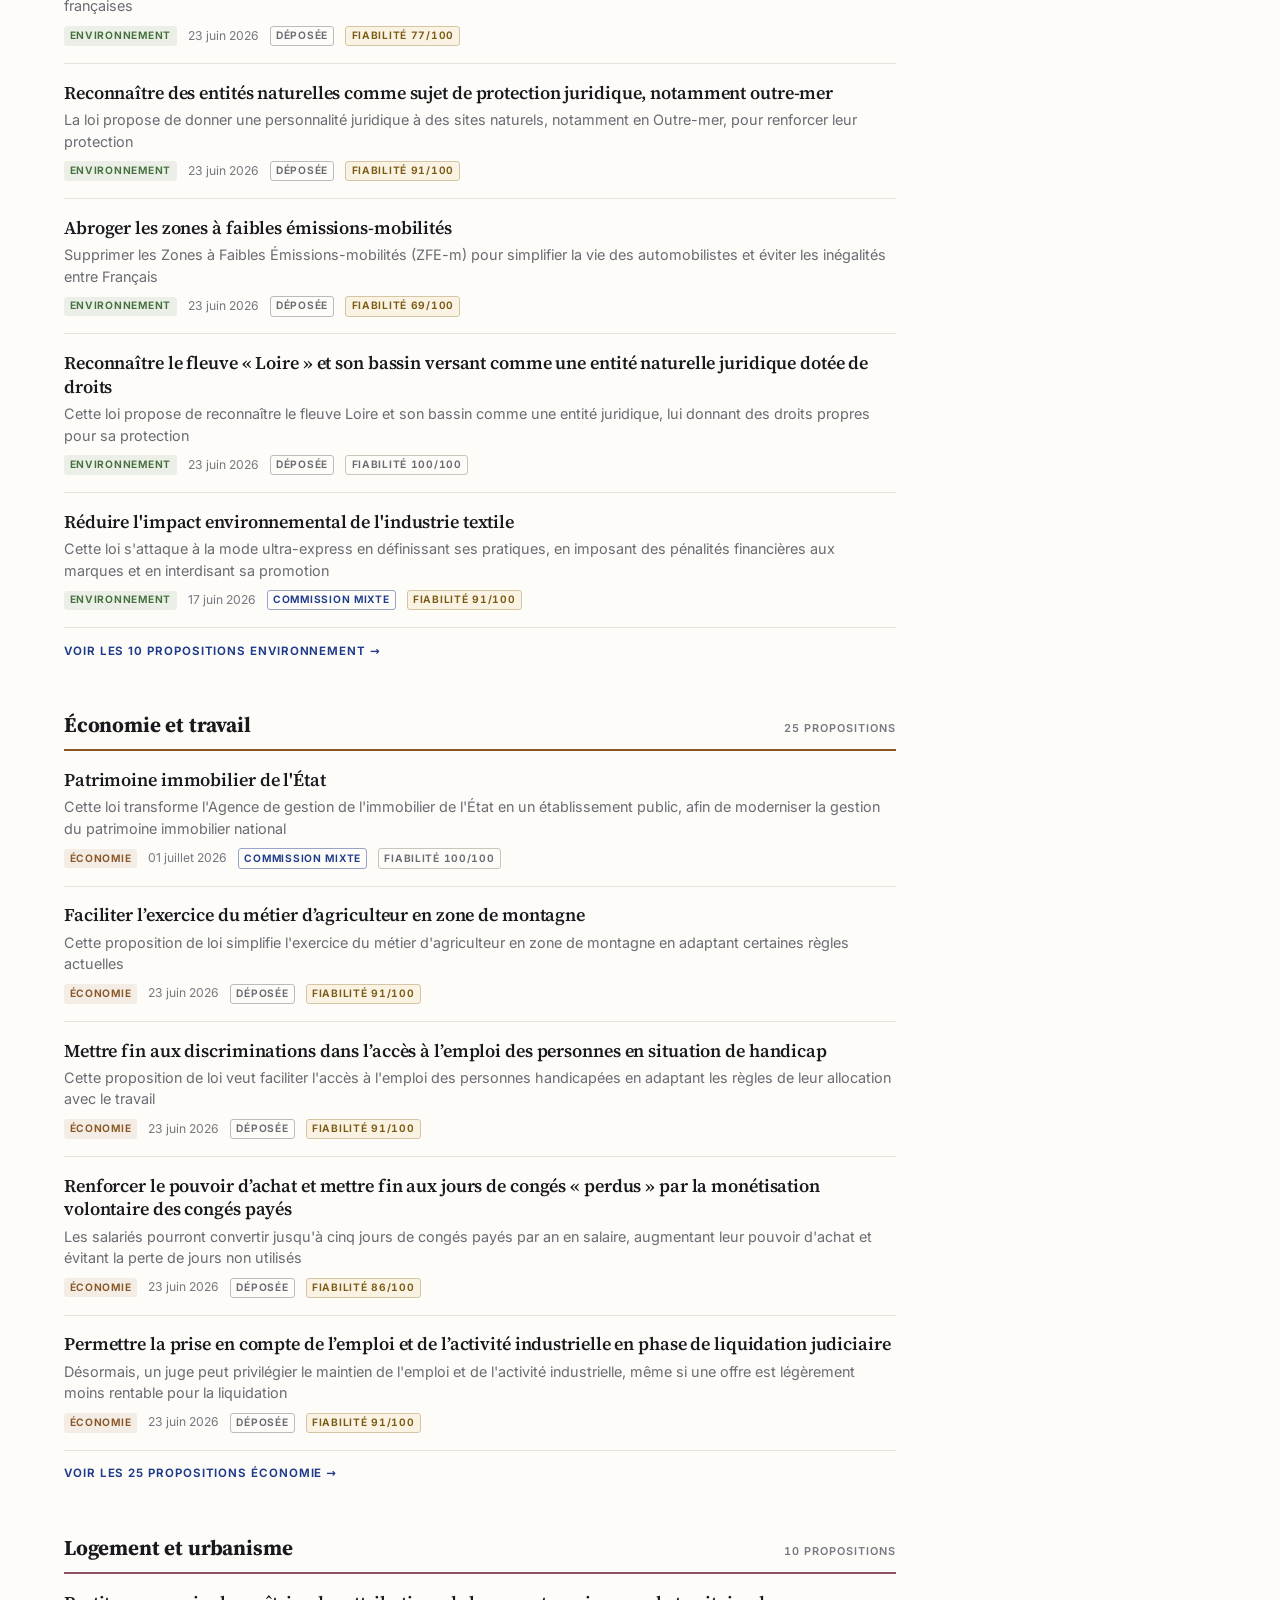
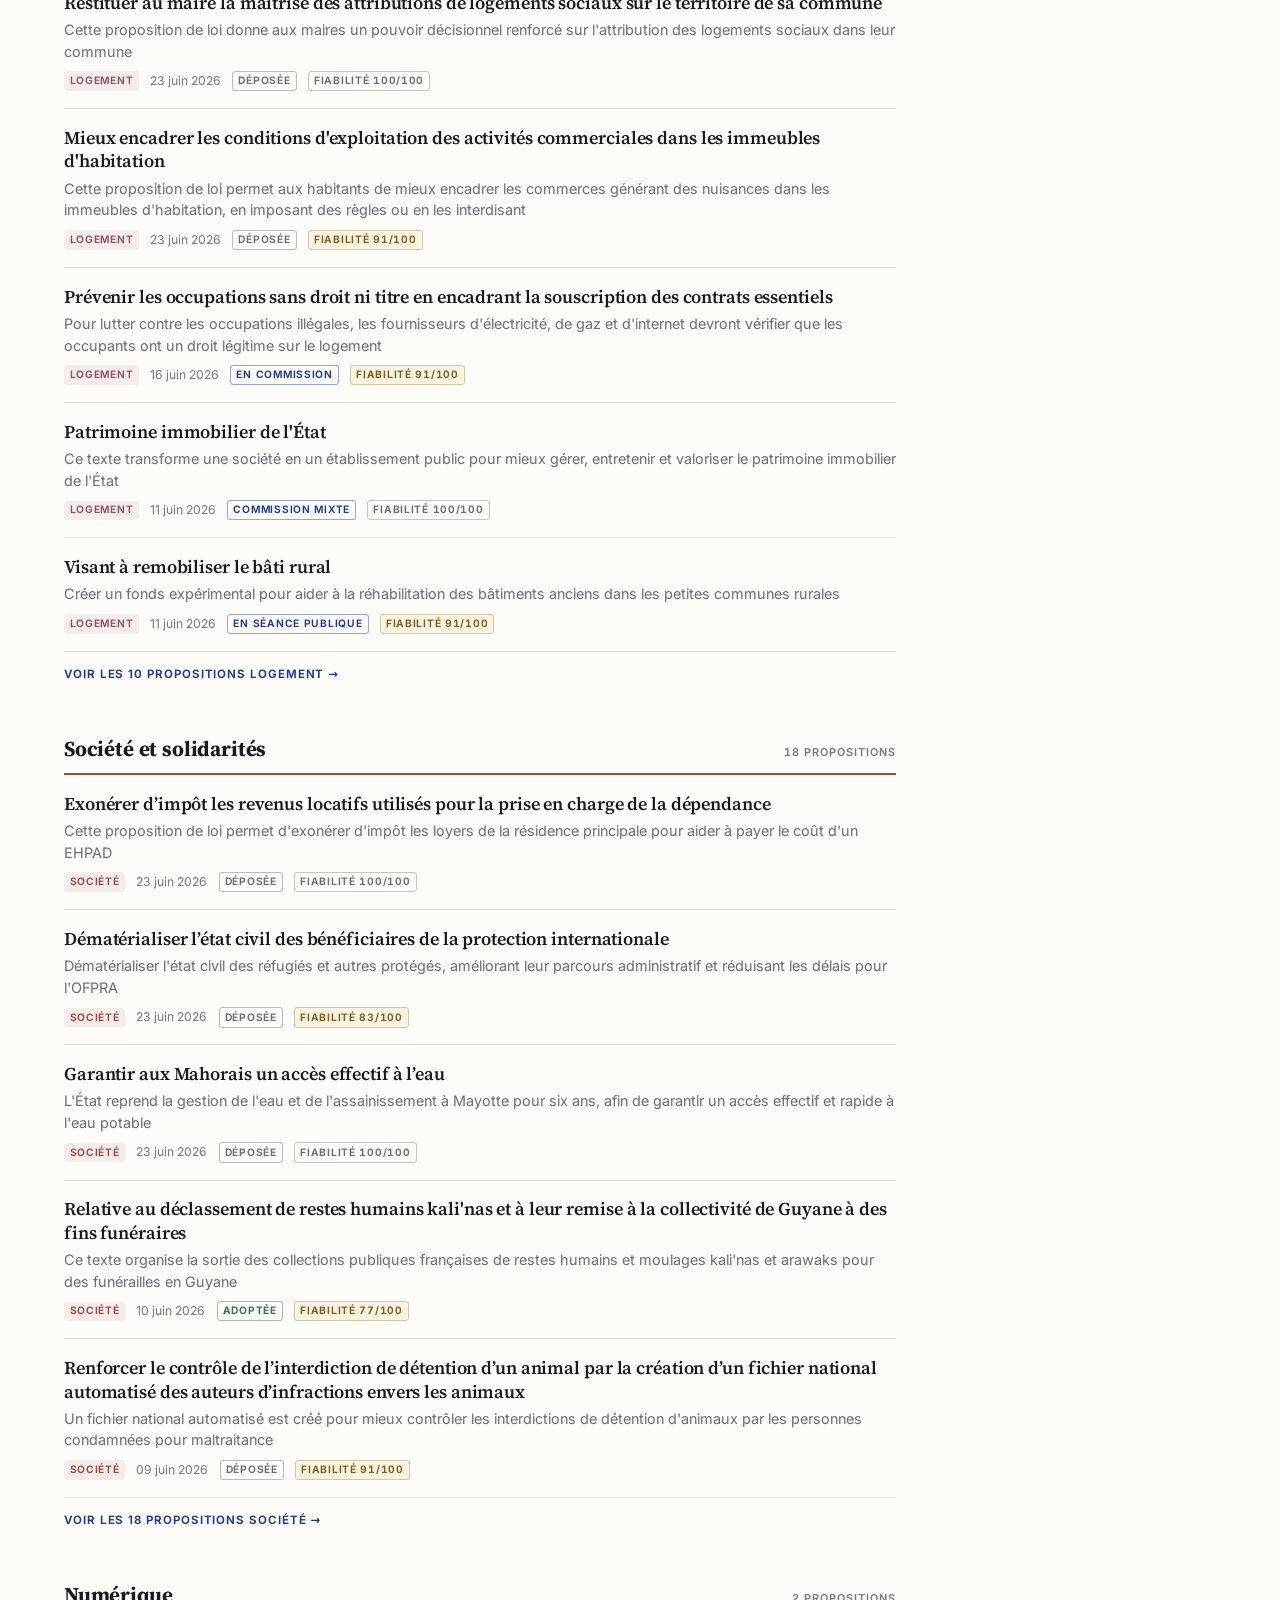
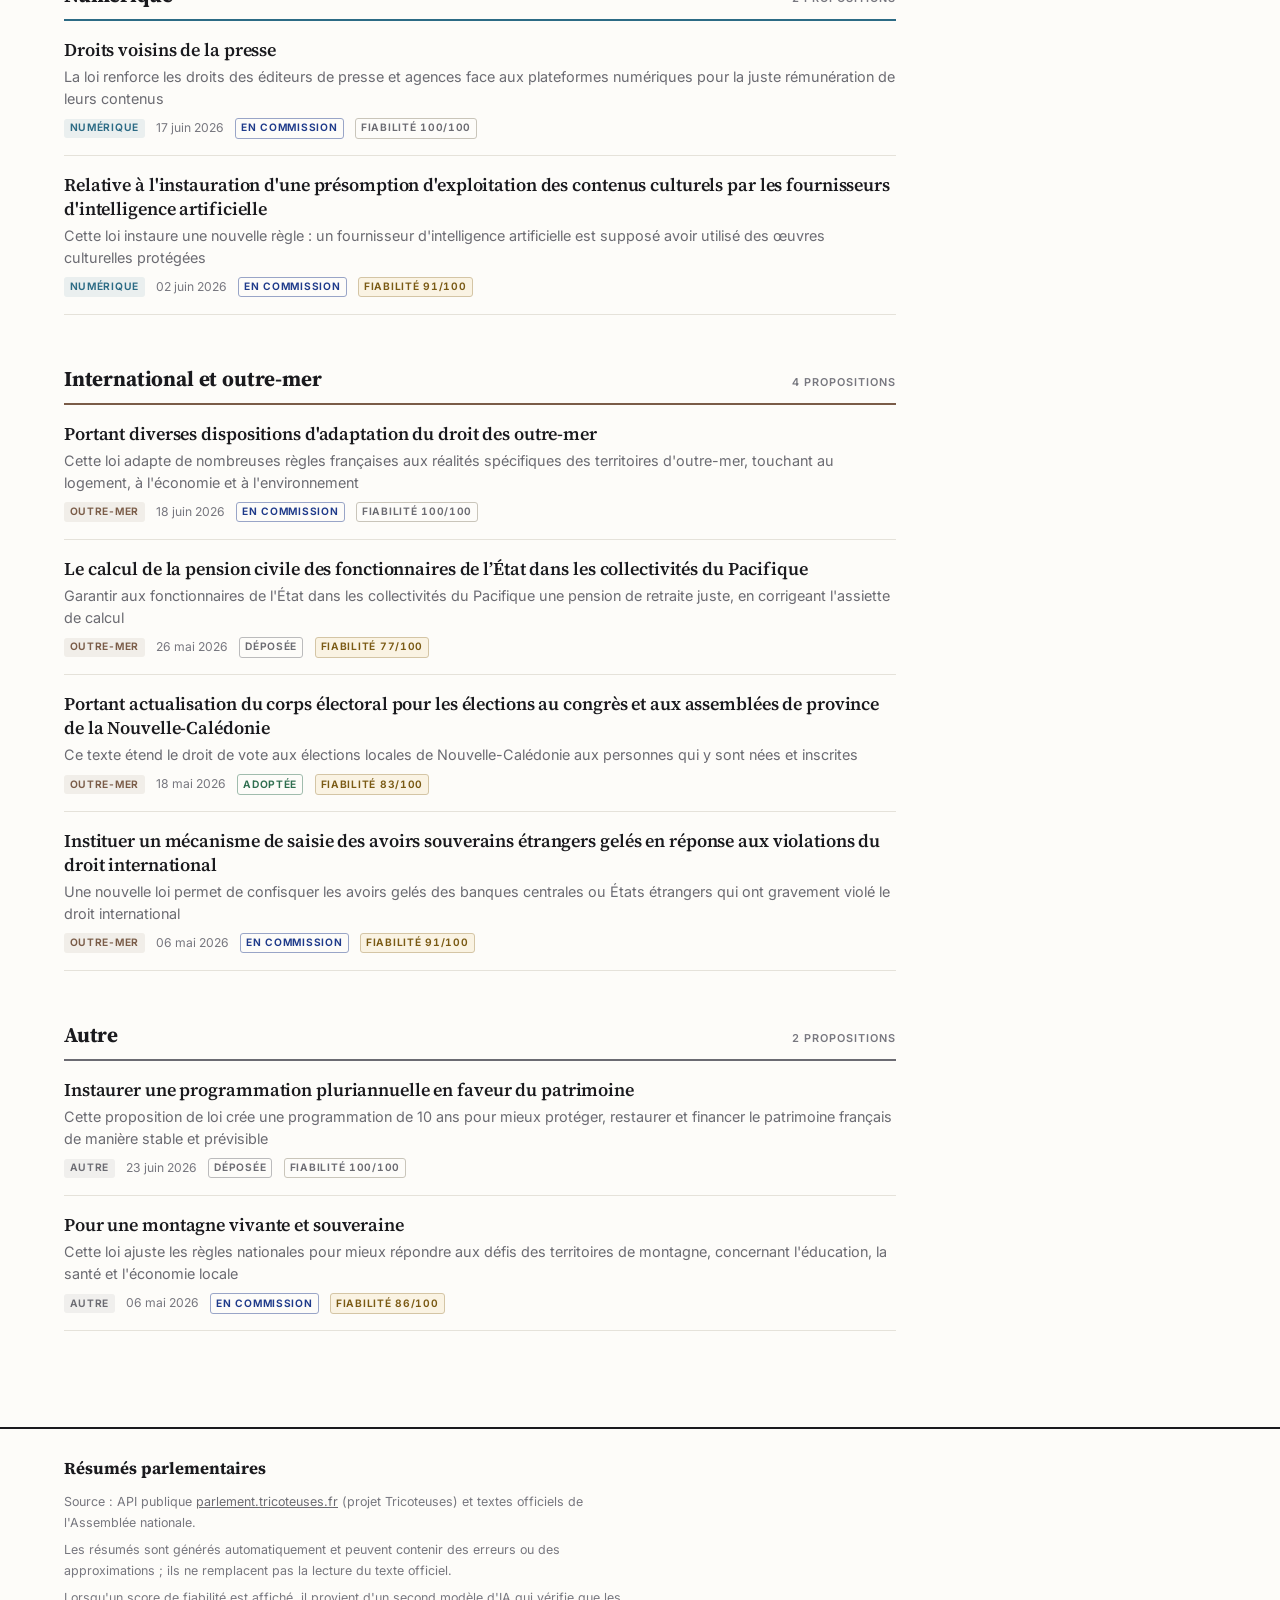
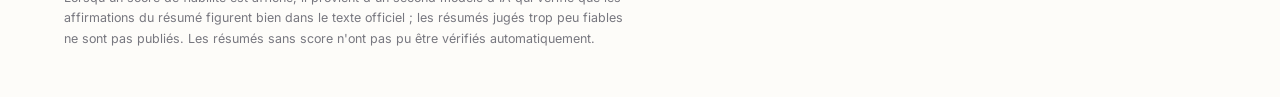
==== commit ad0488fc: "Frontend Final" ====
--- a/front/index.html
+++ b/front/index.html
@@ -50,6 +50,38 @@
       </div>
       <div class="stats-tiles" id="statsTiles"></div>
       <div class="stats-charts" id="statsCharts"></div>
+    </section>
+
+    <section class="method" id="method" aria-labelledby="methodLabel">
+      <h2 class="une-label" id="methodLabel">Comment lire le score de fiabilité</h2>
+      <p class="method-intro">
+        Chaque résumé est relu par un second modèle d'intelligence artificielle,
+        distinct de celui qui l'a rédigé. Ce vérificateur compare une à une toutes les
+        affirmations du résumé — l'accroche et chaque point clé — au texte officiel de
+        la loi, et attribue à chacune l'une de ces trois notes :
+      </p>
+      <ul class="method-verdicts">
+        <li data-tone="success">
+          <span class="method-verdict-head"><strong>Vérifiée</strong><span class="method-points">1 pt</span></span>
+          <span class="method-verdict-desc">L'information figure bien telle quelle dans le texte officiel.</span>
+        </li>
+        <li data-tone="warn">
+          <span class="method-verdict-head"><strong>Approximative</strong><span class="method-points">0,4 pt</span></span>
+          <span class="method-verdict-desc">Elle s'appuie sur un passage réel, mais l'exagère ou le déforme.</span>
+        </li>
+        <li data-tone="danger">
+          <span class="method-verdict-head"><strong>Inventée</strong><span class="method-points">0 pt</span></span>
+          <span class="method-verdict-desc">Elle ne se retrouve nulle part dans le texte officiel.</span>
+        </li>
+      </ul>
+      <p class="method-note">
+        Deux contrôles supplémentaires, notés de la même façon, s'ajoutent : la rubrique
+        attribuée correspond-elle au sujet de la loi, et le résumé reste-t-il neutre ?
+        Le <strong>score sur 100</strong> est la moyenne de tous ces points — un résumé
+        entièrement vérifié, bien classé et neutre obtient 100/100. En dessous de
+        <strong>60/100</strong>, le résumé est jugé trop peu fiable et n'est pas publié ;
+        entre 60 et 85, un badge ambre signale les points à vérifier.
+      </p>
     </section>
 
     <div class="results-bar hidden" id="resultsBar">
@@ -368,6 +400,7 @@
   const input = document.getElementById("search");
   const une = document.getElementById("une");
   const stats = document.getElementById("stats");
+  const method = document.getElementById("method");
   const fil = document.getElementById("fil");
   const resultsBar = document.getElementById("resultsBar");
   const resultsText = document.getElementById("resultsText");
@@ -401,6 +434,7 @@
 
     if (uneHasContent) une.classList.toggle("hidden", filtering);
     if (statsHasContent) stats.classList.toggle("hidden", filtering);
+    method.classList.toggle("hidden", filtering);
 
     let count = 0;
     for (const item of items) {
--- a/front/styles.css
+++ b/front/styles.css
@@ -451,6 +451,74 @@
   font-variant-numeric: tabular-nums;
   text-align: right;
 }
+
+/* ---------- Méthode : lecture du score de fiabilité ---------- */
+.method { margin-bottom: 3rem; }
+.method-intro {
+  margin: 1rem 0 1.4rem;
+  max-width: 70ch;
+  font-size: 0.95rem;
+  line-height: 1.6;
+  color: var(--ink-soft);
+}
+.method-verdicts {
+  list-style: none;
+  margin: 0 0 1.4rem;
+  padding: 0;
+  display: grid;
+  grid-template-columns: repeat(3, 1fr);
+  gap: 1.4rem;
+}
+@media (max-width: 700px) {
+  .method-verdicts { grid-template-columns: 1fr; gap: 0.9rem; }
+}
+.method-verdicts li {
+  --tone: var(--muted);
+  border-top: 2px solid var(--tone);
+  padding-top: 0.65rem;
+}
+.method-verdicts li[data-tone="success"] { --tone: var(--status-success); }
+.method-verdicts li[data-tone="warn"]    { --tone: var(--warn-text); }
+.method-verdicts li[data-tone="danger"]  { --tone: var(--error); }
+.method-verdict-head {
+  display: flex;
+  align-items: baseline;
+  justify-content: space-between;
+  gap: 0.6rem;
+  margin-bottom: 0.35rem;
+}
+.method-verdict-head strong {
+  font-family: var(--font-sans);
+  font-size: 0.86rem;
+  font-weight: 650;
+  text-transform: uppercase;
+  letter-spacing: 0.05em;
+  color: var(--tone);
+}
+.method-points {
+  font-size: 0.7rem;
+  font-weight: 600;
+  color: var(--tone);
+  border: 1px solid color-mix(in srgb, var(--tone) 40%, var(--paper));
+  border-radius: 3px;
+  padding: 0.1em 0.45em;
+  font-variant-numeric: tabular-nums;
+  white-space: nowrap;
+}
+.method-verdict-desc {
+  display: block;
+  font-size: 0.85rem;
+  line-height: 1.5;
+  color: var(--muted);
+}
+.method-note {
+  margin: 0;
+  max-width: 70ch;
+  font-size: 0.9rem;
+  line-height: 1.6;
+  color: var(--ink-soft);
+}
+.method-note strong { color: var(--ink); font-weight: 650; }
 
 /* ---------- Barre de résultats de recherche ---------- */
 .results-bar {
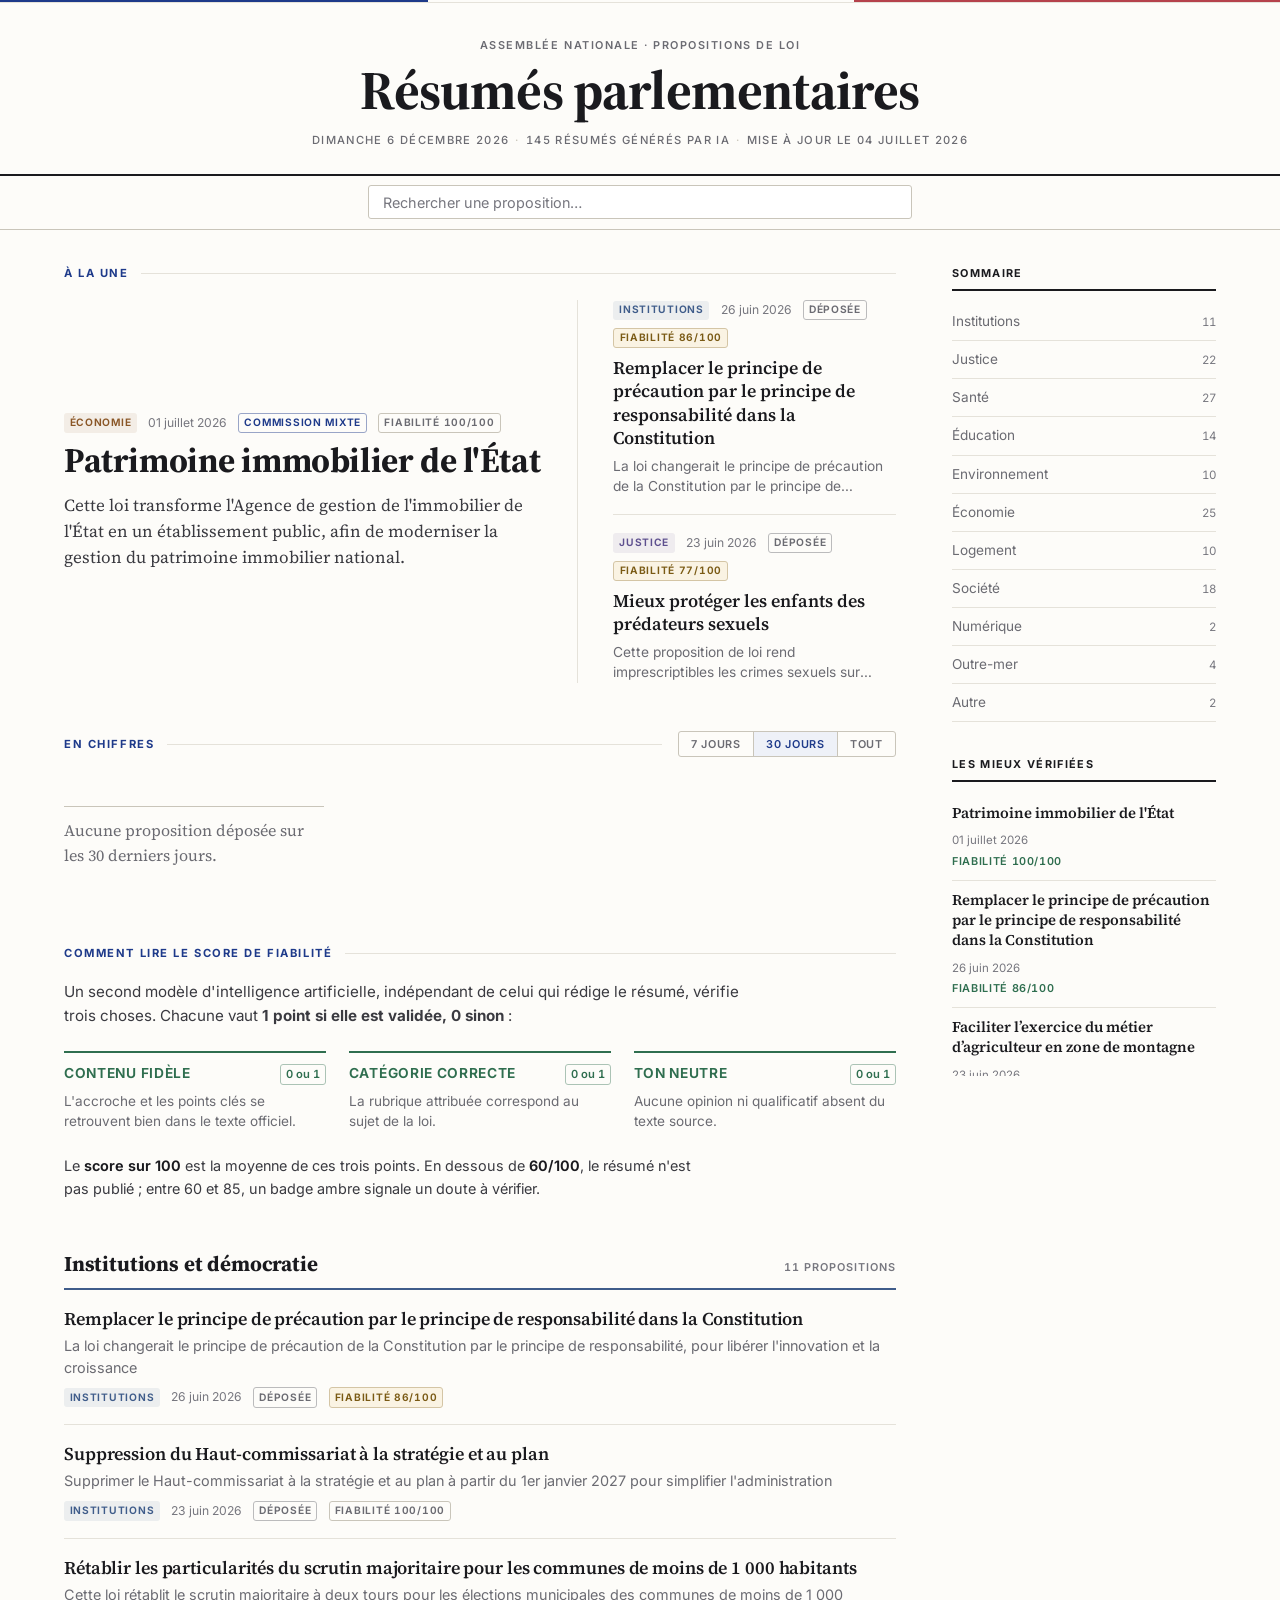
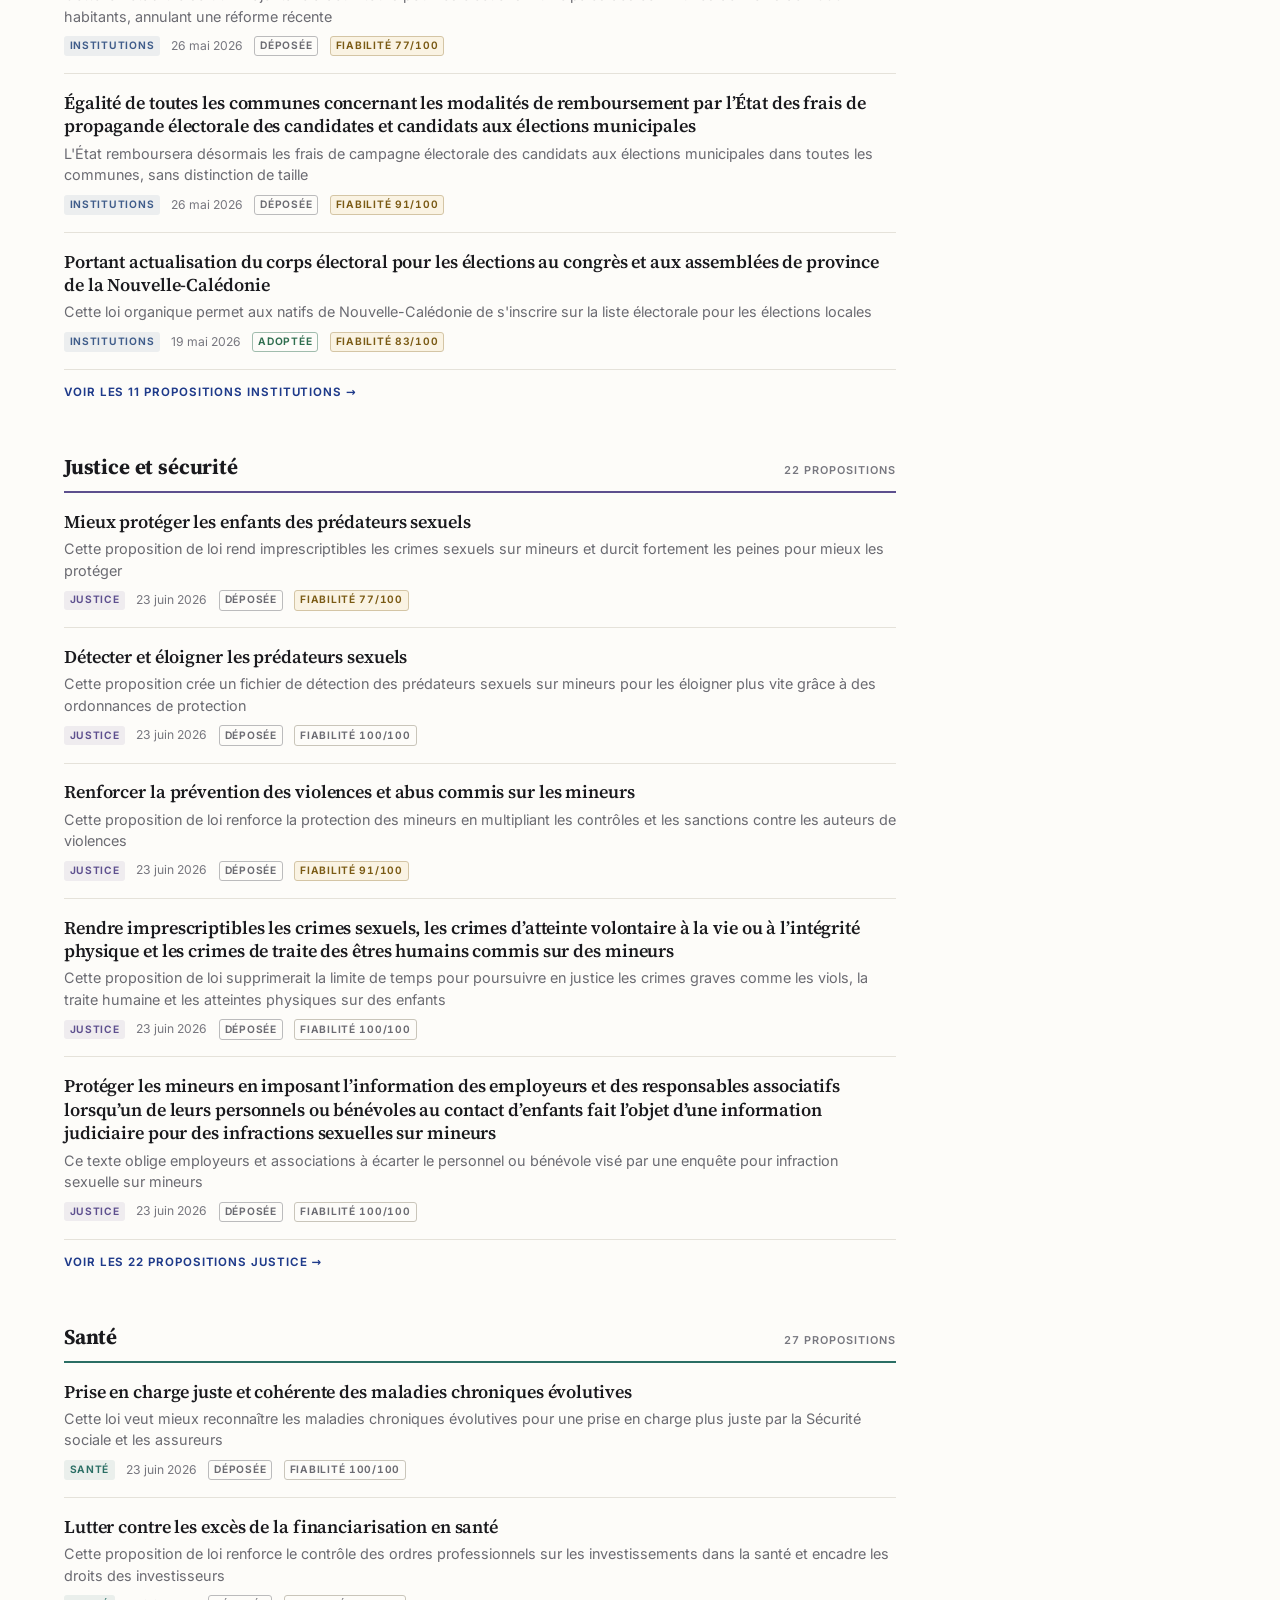
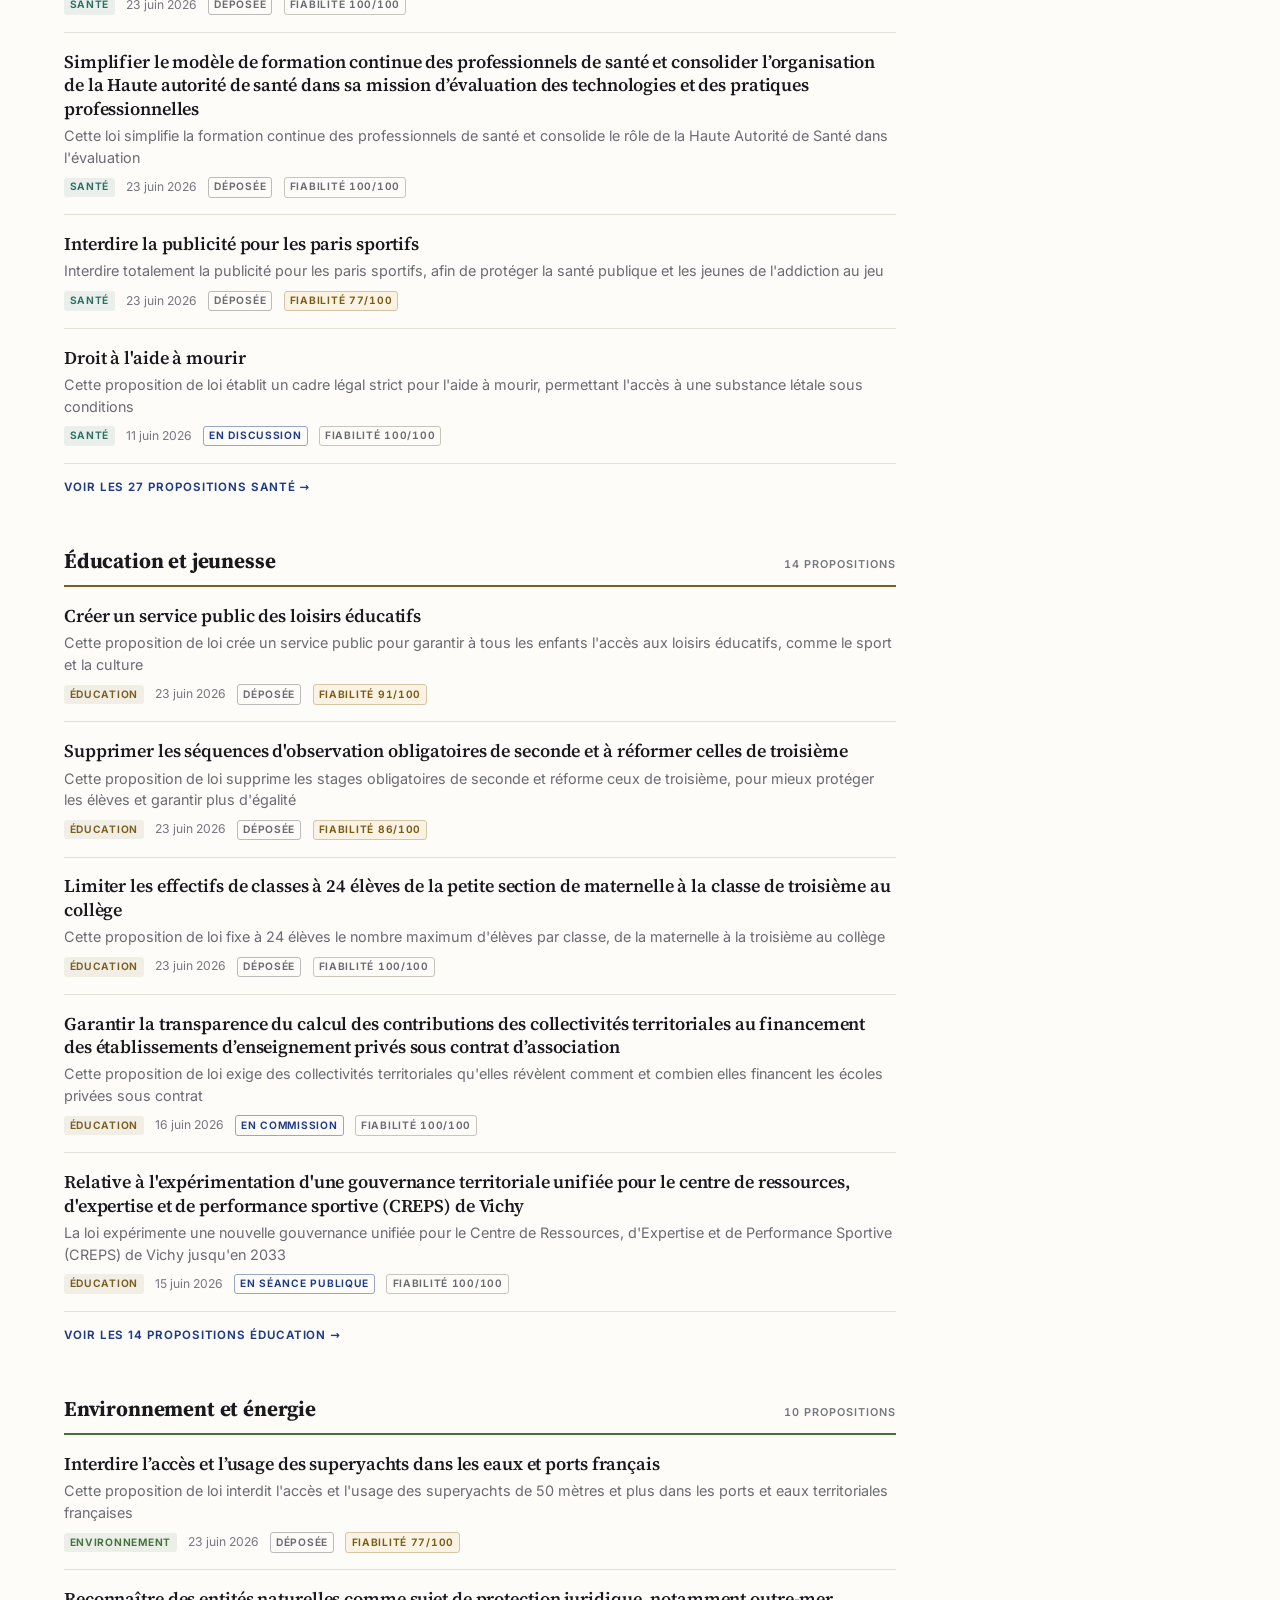
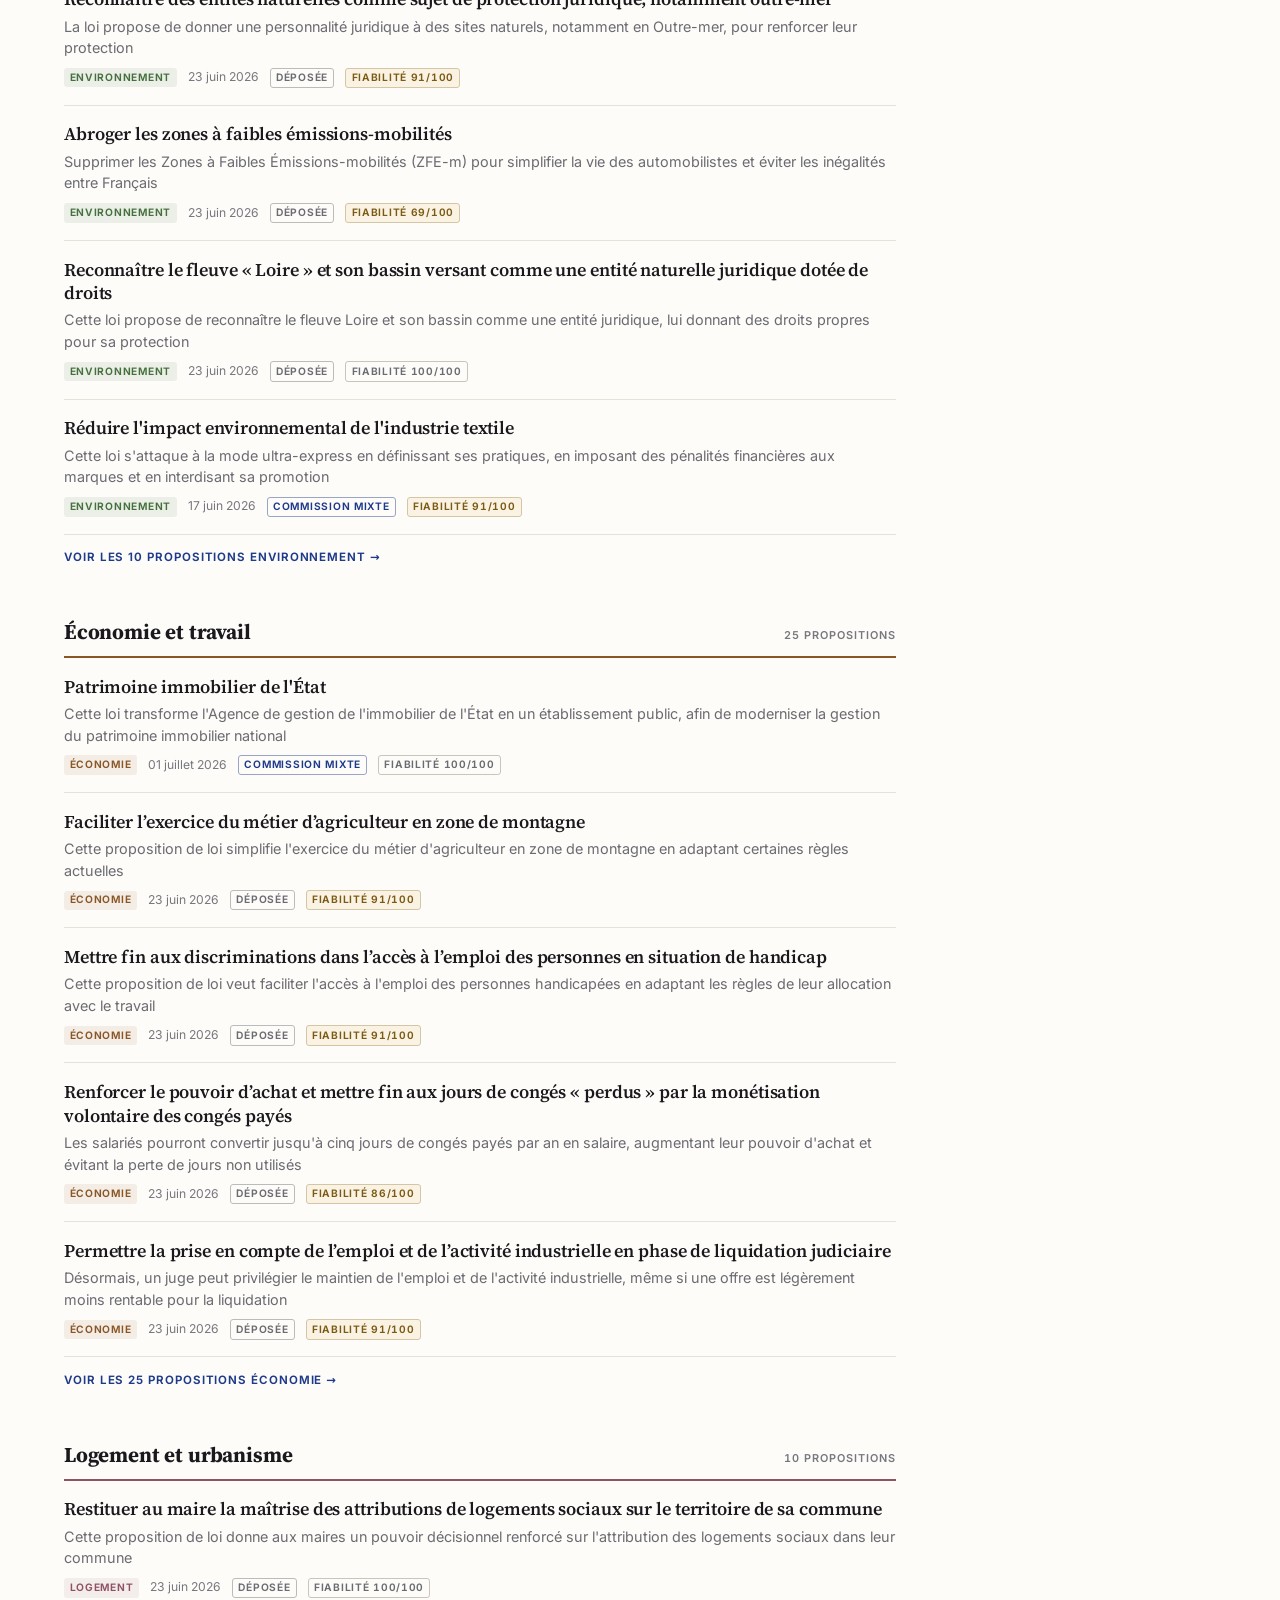
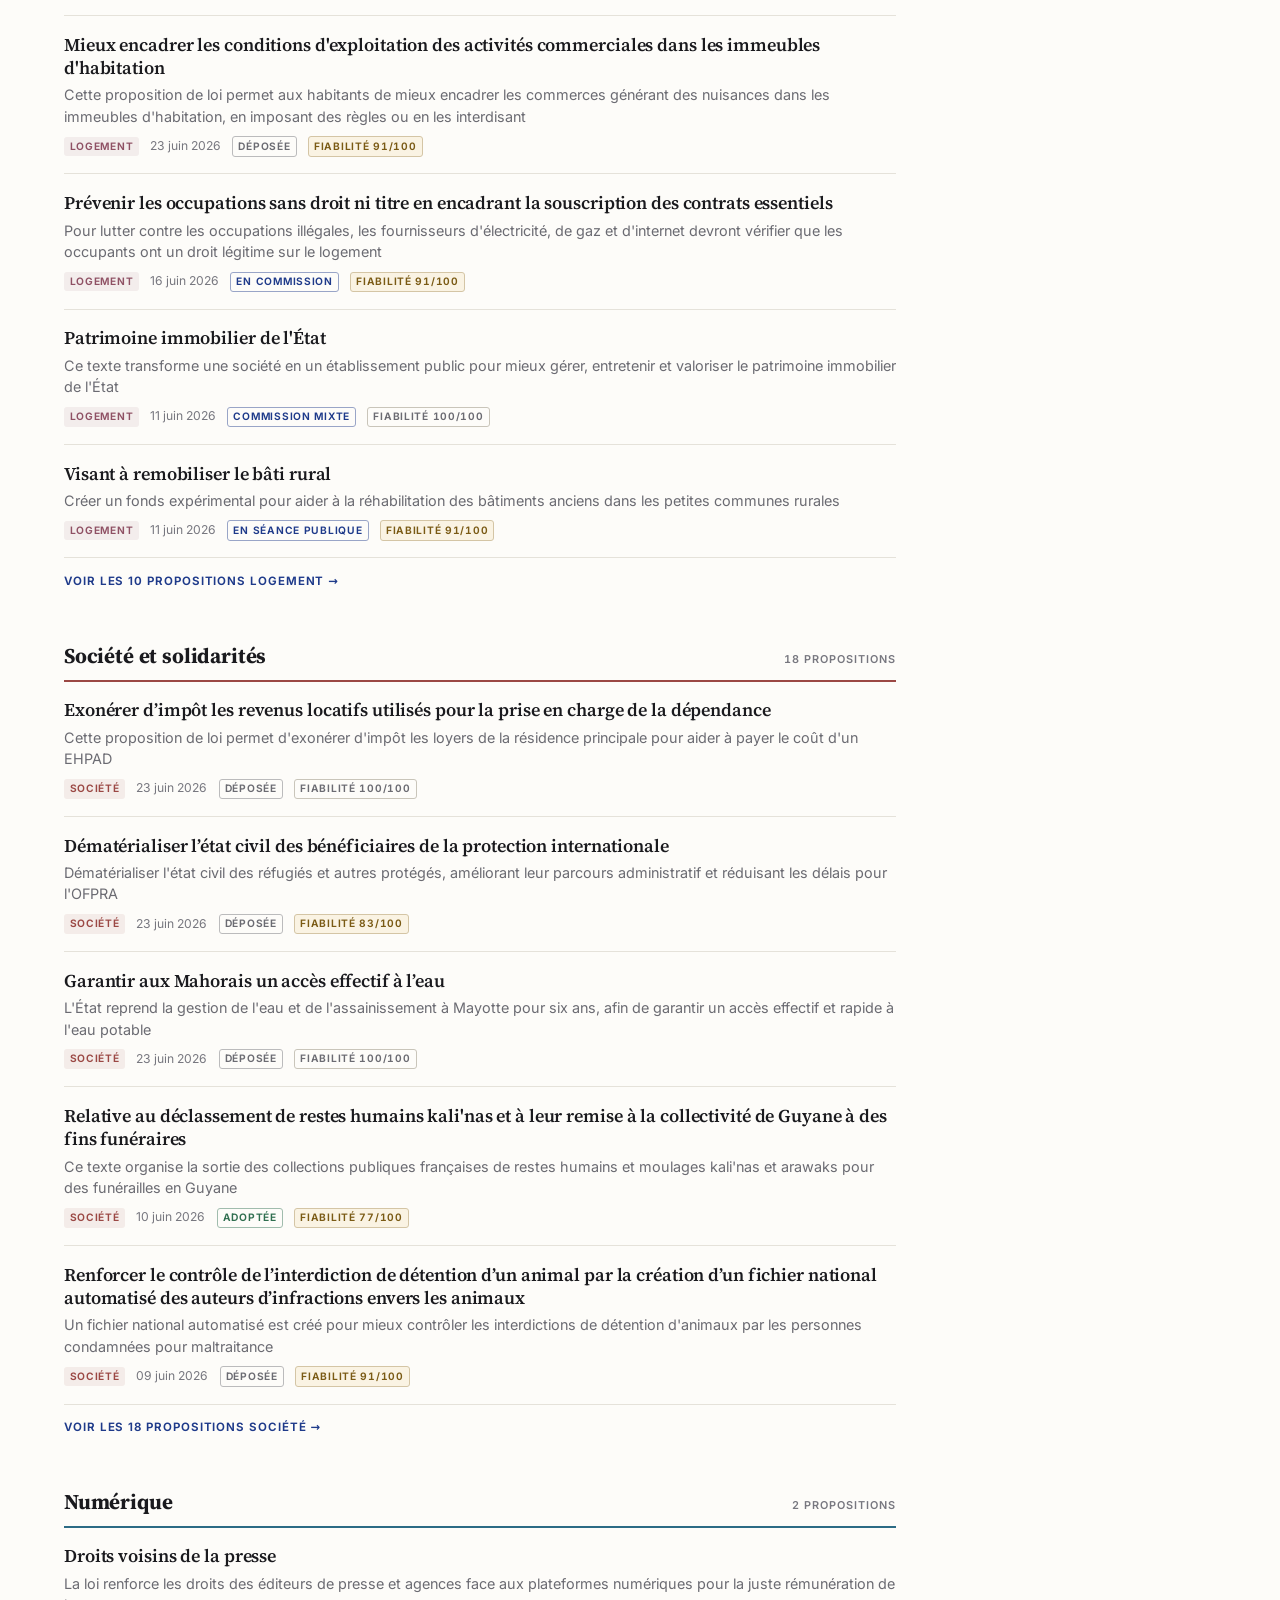
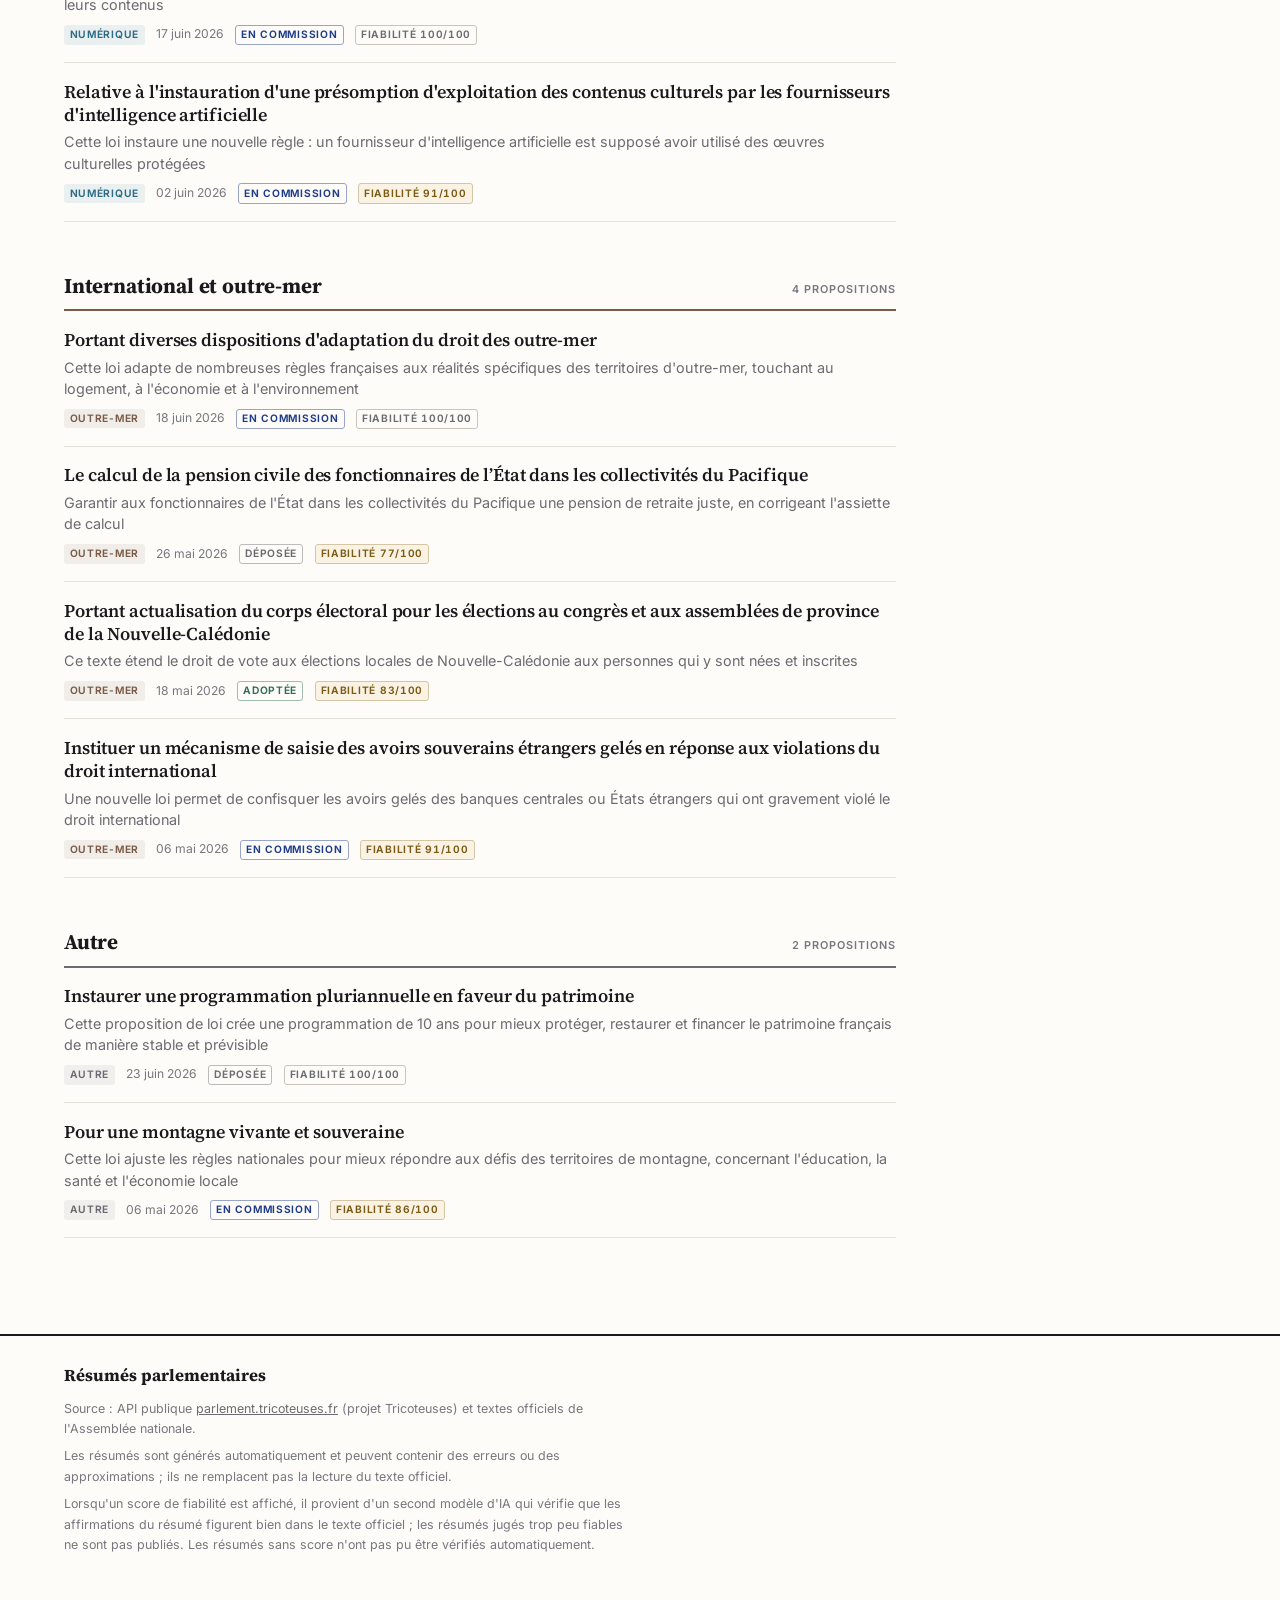
==== commit 96d48c44: "correction eplication score" ====
--- a/front/index.html
+++ b/front/index.html
@@ -19,7 +19,7 @@
   <p class="masthead-kicker">Assemblée nationale · Propositions de loi</p>
   <h1 class="masthead-title"><a href="index.html">Résumés parlementaires</a></h1>
   <p class="masthead-meta">
-    <time id="todayDate"></time><span class="sep" aria-hidden="true">·</span><span id="statCount">—</span>&nbsp;résumés générés par IA<span class="sep" aria-hidden="true">·</span>mise à jour le <span id="statDate">—</span>
+    <time id="todayDate"></time><span class="sep" aria-hidden="true">·</span><span id="statCount">…</span>&nbsp;résumés générés par IA<span class="sep" aria-hidden="true">·</span>mise à jour le <span id="statDate">…</span>
   </p>
 </header>
 
@@ -55,32 +55,28 @@
     <section class="method" id="method" aria-labelledby="methodLabel">
       <h2 class="une-label" id="methodLabel">Comment lire le score de fiabilité</h2>
       <p class="method-intro">
-        Chaque résumé est relu par un second modèle d'intelligence artificielle,
-        distinct de celui qui l'a rédigé. Ce vérificateur compare une à une toutes les
-        affirmations du résumé — l'accroche et chaque point clé — au texte officiel de
-        la loi, et attribue à chacune l'une de ces trois notes :
+        Un second modèle d'intelligence artificielle, indépendant de celui qui rédige
+        le résumé, vérifie trois choses. Chacune vaut <strong>1 point si elle est
+        validée, 0 sinon</strong> :
       </p>
       <ul class="method-verdicts">
         <li data-tone="success">
-          <span class="method-verdict-head"><strong>Vérifiée</strong><span class="method-points">1 pt</span></span>
-          <span class="method-verdict-desc">L'information figure bien telle quelle dans le texte officiel.</span>
+          <span class="method-verdict-head"><strong>Contenu fidèle</strong><span class="method-points">0 ou 1</span></span>
+          <span class="method-verdict-desc">L'accroche et les points clés se retrouvent bien dans le texte officiel.</span>
         </li>
-        <li data-tone="warn">
-          <span class="method-verdict-head"><strong>Approximative</strong><span class="method-points">0,4 pt</span></span>
-          <span class="method-verdict-desc">Elle s'appuie sur un passage réel, mais l'exagère ou le déforme.</span>
+        <li data-tone="success">
+          <span class="method-verdict-head"><strong>Catégorie correcte</strong><span class="method-points">0 ou 1</span></span>
+          <span class="method-verdict-desc">La rubrique attribuée correspond au sujet de la loi.</span>
         </li>
-        <li data-tone="danger">
-          <span class="method-verdict-head"><strong>Inventée</strong><span class="method-points">0 pt</span></span>
-          <span class="method-verdict-desc">Elle ne se retrouve nulle part dans le texte officiel.</span>
+        <li data-tone="success">
+          <span class="method-verdict-head"><strong>Ton neutre</strong><span class="method-points">0 ou 1</span></span>
+          <span class="method-verdict-desc">Aucune opinion ni qualificatif absent du texte source.</span>
         </li>
       </ul>
       <p class="method-note">
-        Deux contrôles supplémentaires, notés de la même façon, s'ajoutent : la rubrique
-        attribuée correspond-elle au sujet de la loi, et le résumé reste-t-il neutre ?
-        Le <strong>score sur 100</strong> est la moyenne de tous ces points — un résumé
-        entièrement vérifié, bien classé et neutre obtient 100/100. En dessous de
-        <strong>60/100</strong>, le résumé est jugé trop peu fiable et n'est pas publié ;
-        entre 60 et 85, un badge ambre signale les points à vérifier.
+        Le <strong>score sur 100</strong> est la moyenne de ces trois points. En dessous
+        de <strong>60/100</strong>, le résumé n'est pas publié ; entre 60 et 85, un badge
+        ambre signale un doute à vérifier.
       </p>
     </section>
 
@@ -520,7 +516,7 @@
     statCount.textContent = "0";
     filEl.appendChild(renderNotice(
       "error",
-      "Impossible de charger les résumés. Le fichier resumes.json est introuvable ou invalide — générez-le avec scripts/pdf_summarizer_mcp.py."
+      "Impossible de charger les résumés. Le fichier resumes.json est introuvable ou invalide : générez-le avec scripts/pdf_summarizer_mcp.py."
     ));
     return;
   }
@@ -528,7 +524,7 @@
   const usable = (payload.documents || []).filter(hasUsableResume);
 
   statCount.textContent = usable.length;
-  statDate.textContent = payload.generated_at ? formatDate(payload.generated_at) : "—";
+  statDate.textContent = payload.generated_at ? formatDate(payload.generated_at) : "date inconnue";
 
   if (usable.length === 0) {
     filEl.innerHTML = "";
--- a/front/styles.css
+++ b/front/styles.css
@@ -902,6 +902,14 @@
   letter-spacing: -0.015em;
   margin: 0 0 1.2rem;
 }
+.law-byline {
+  font-size: 0.72rem;
+  font-weight: 500;
+  text-transform: uppercase;
+  letter-spacing: 0.08em;
+  color: var(--faint);
+  margin: -0.7rem 0 1.2rem;
+}
 .lede {
   font-family: var(--font-serif);
   font-size: 1.22rem;
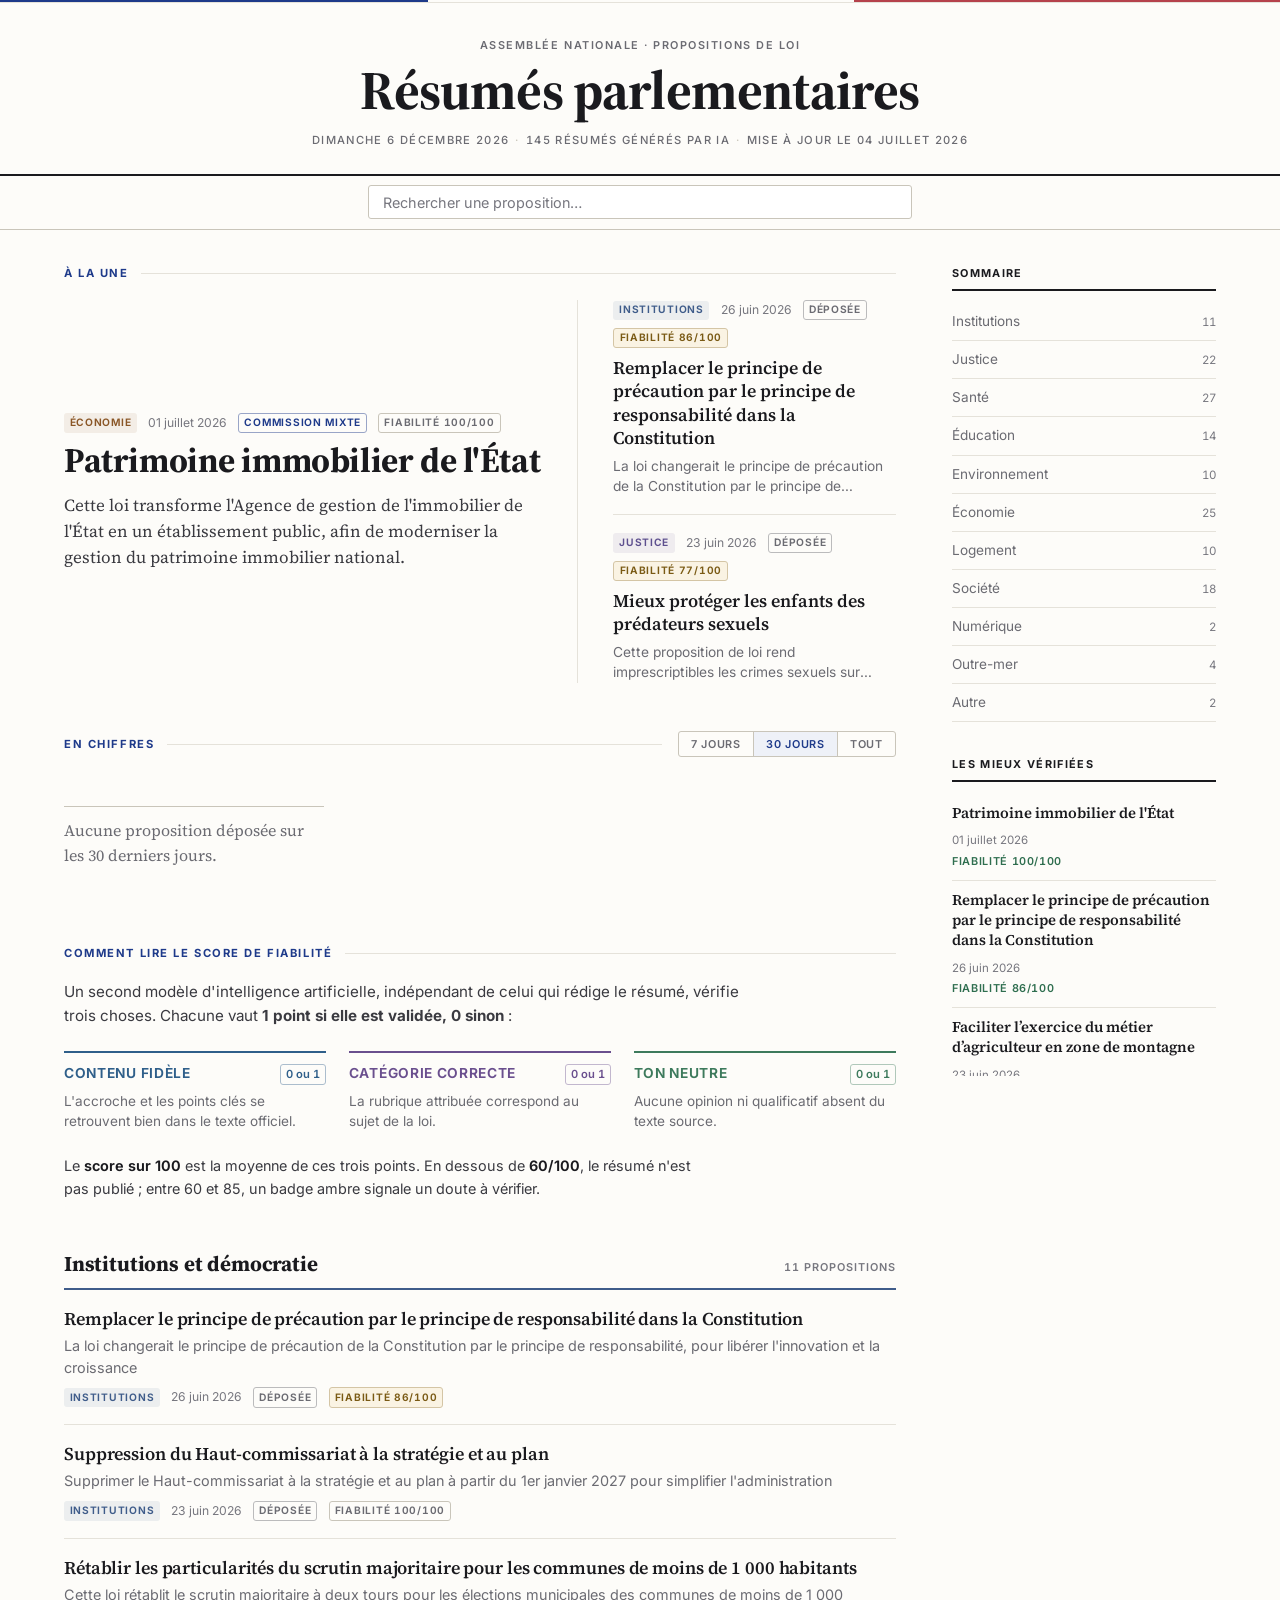
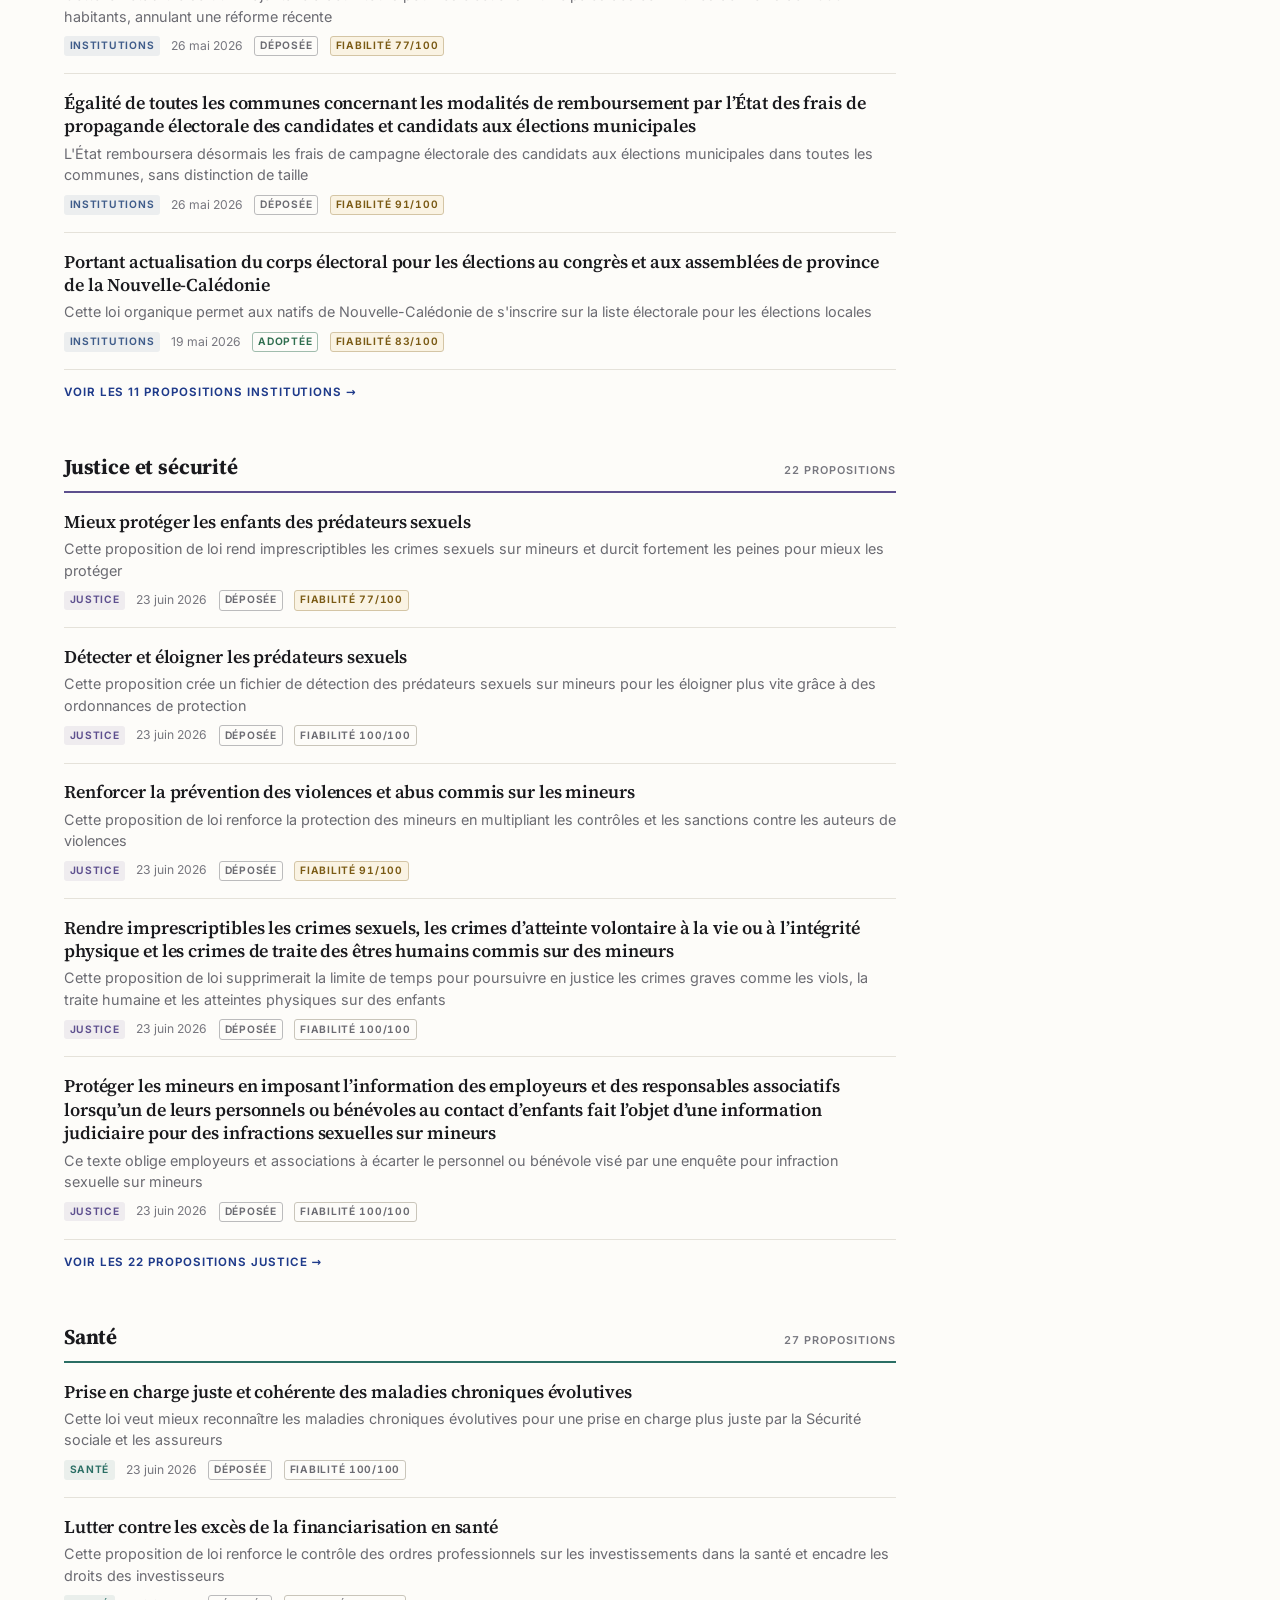
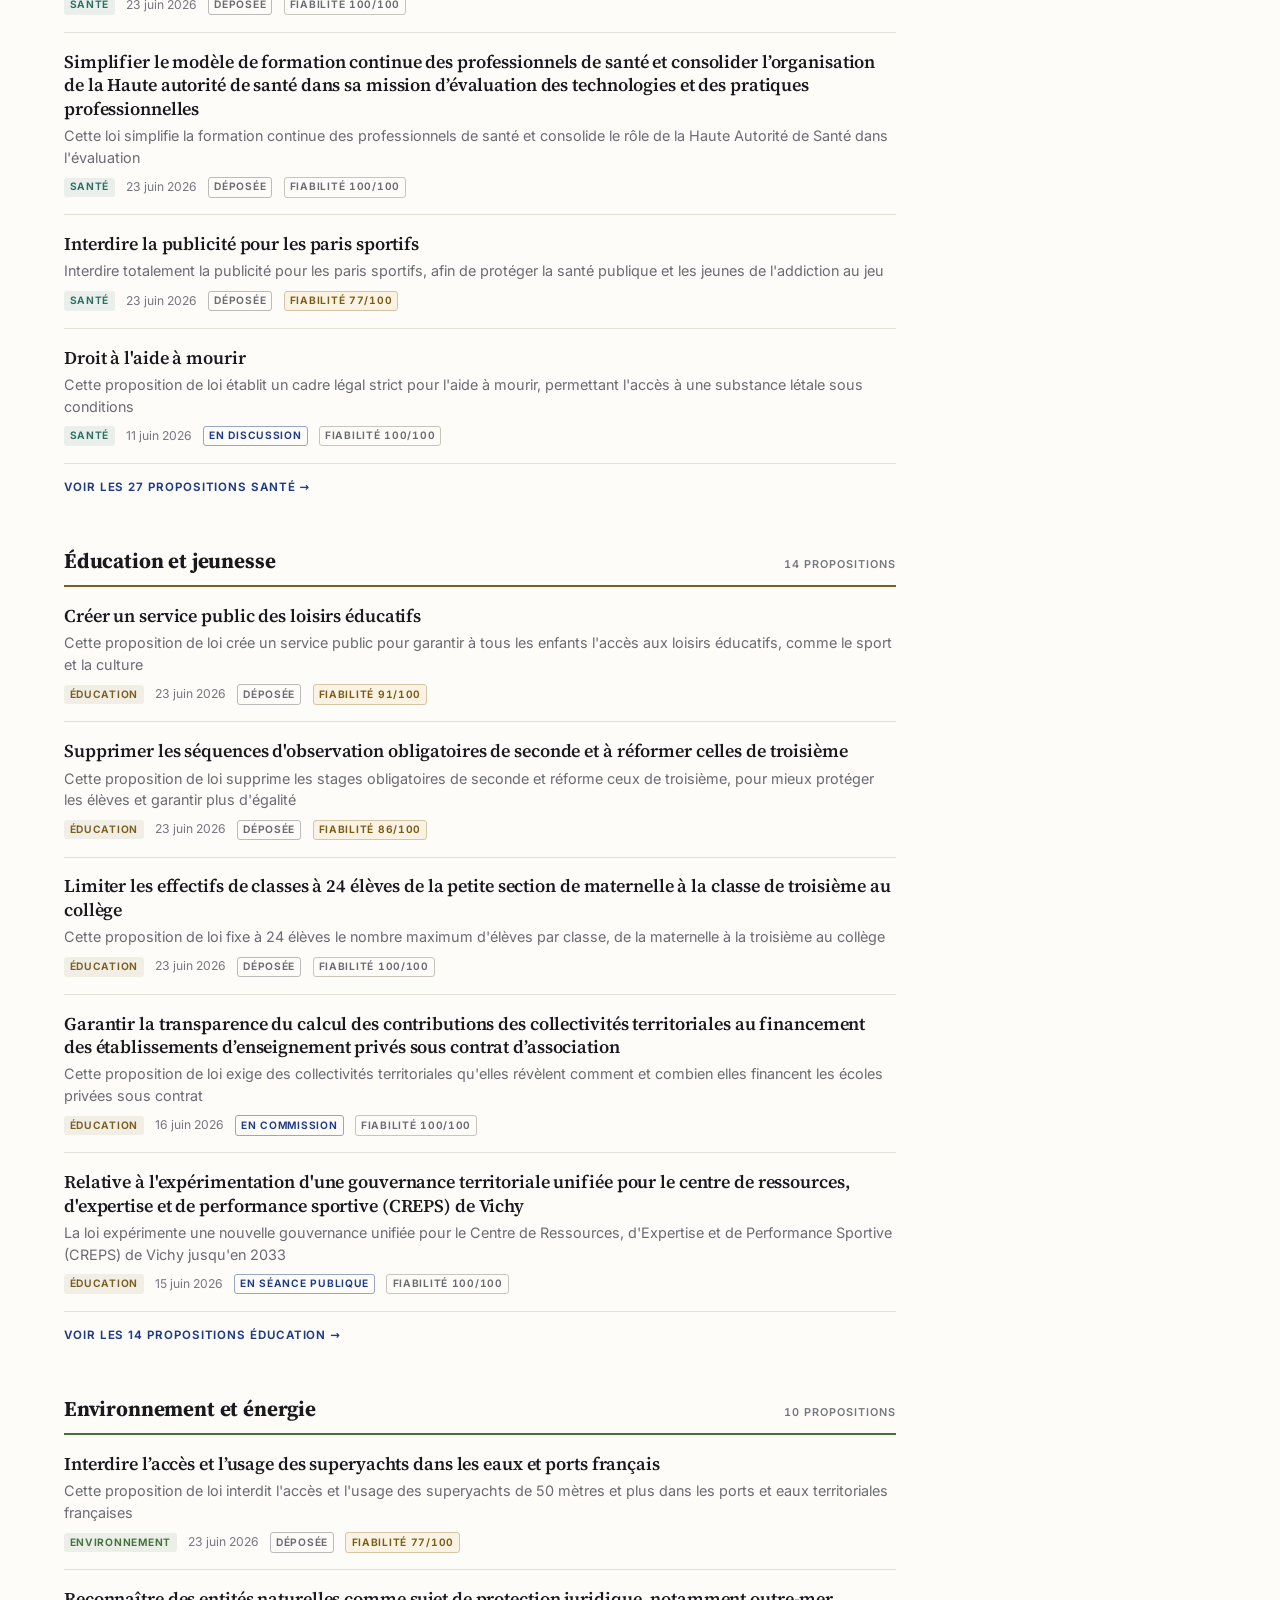
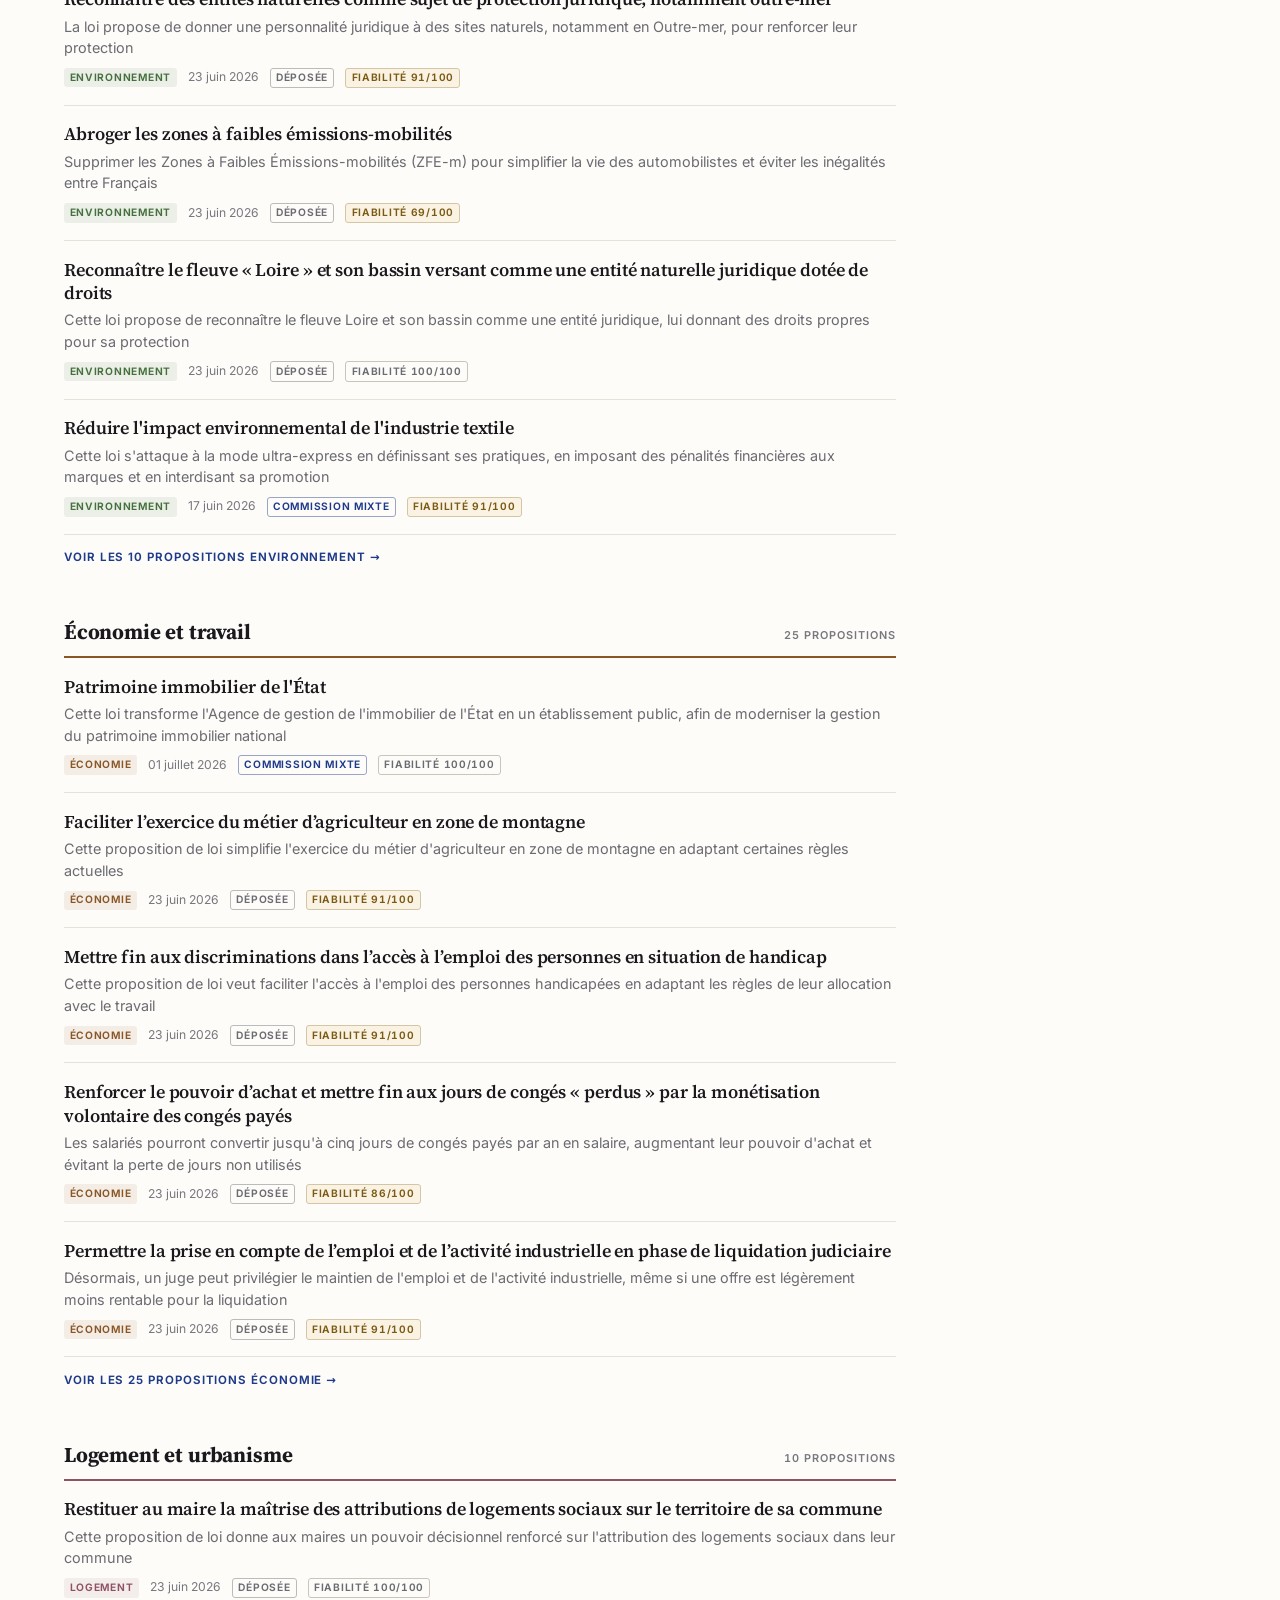
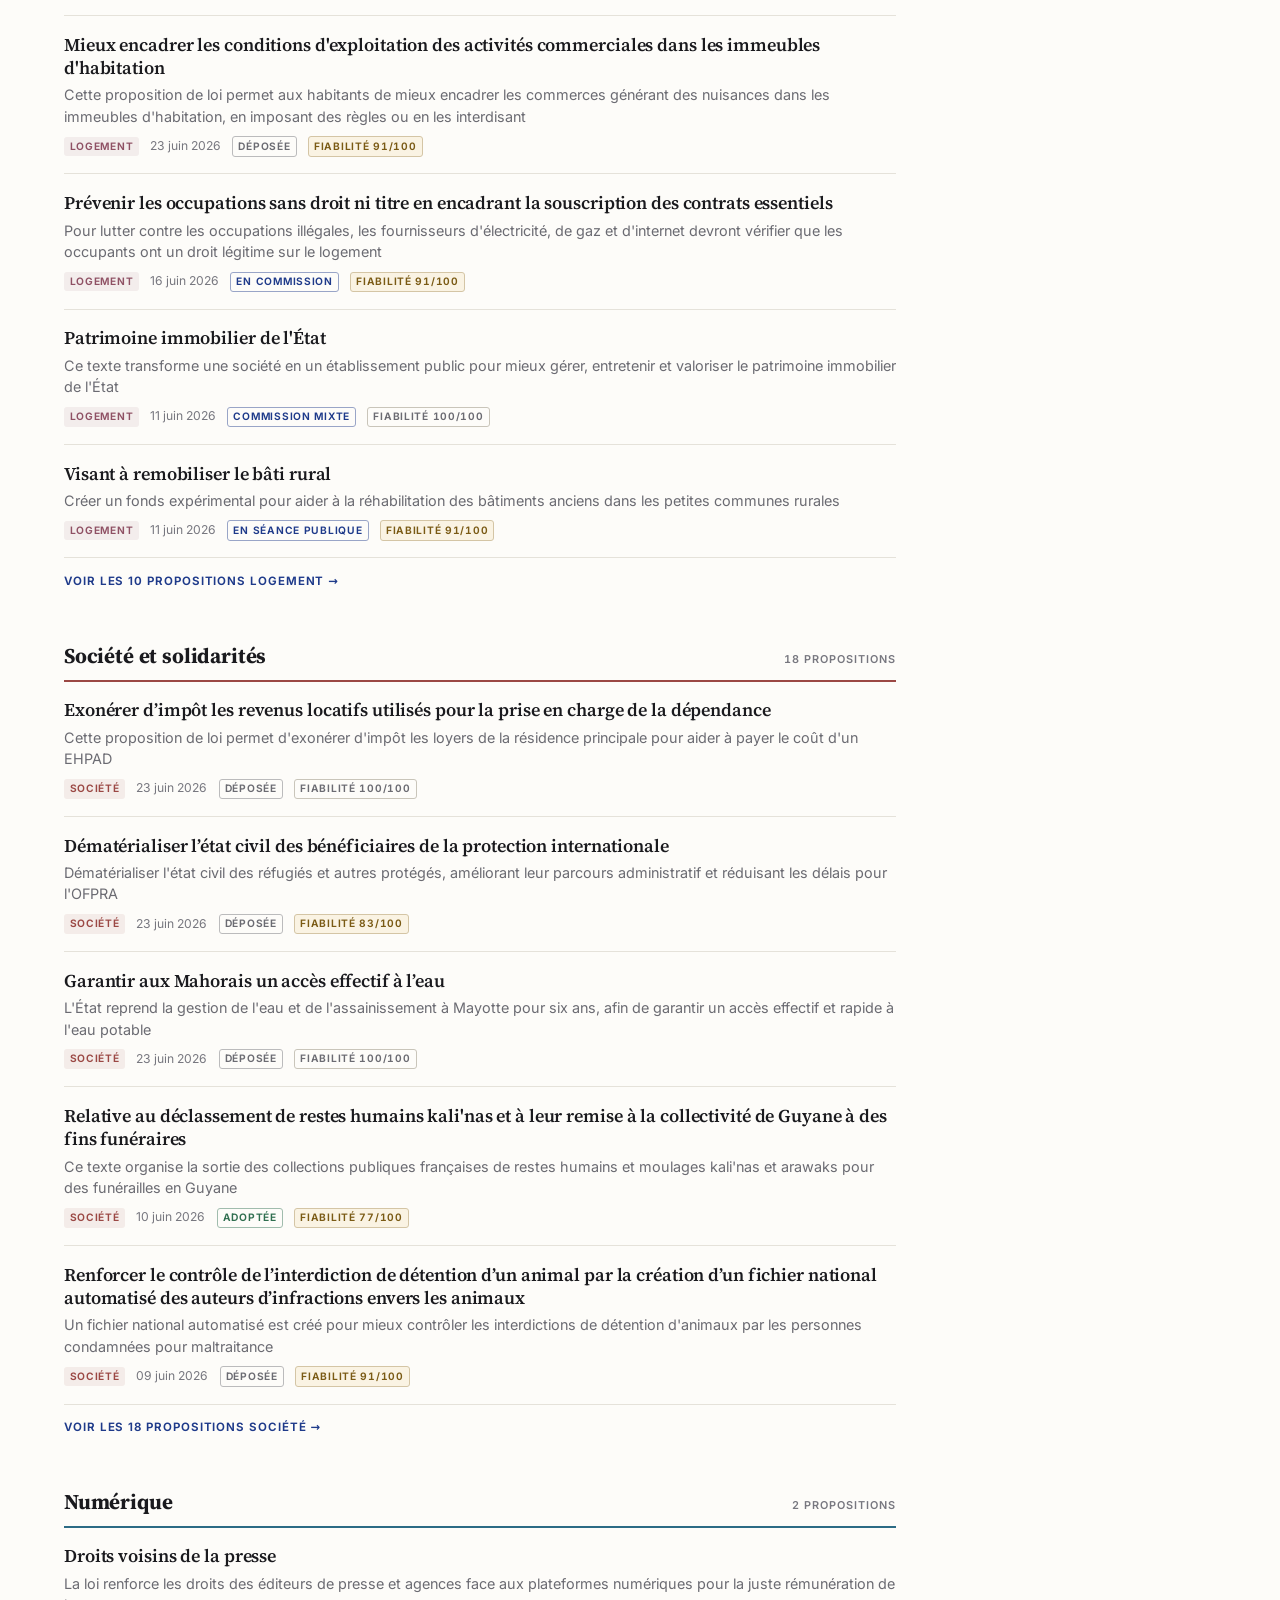
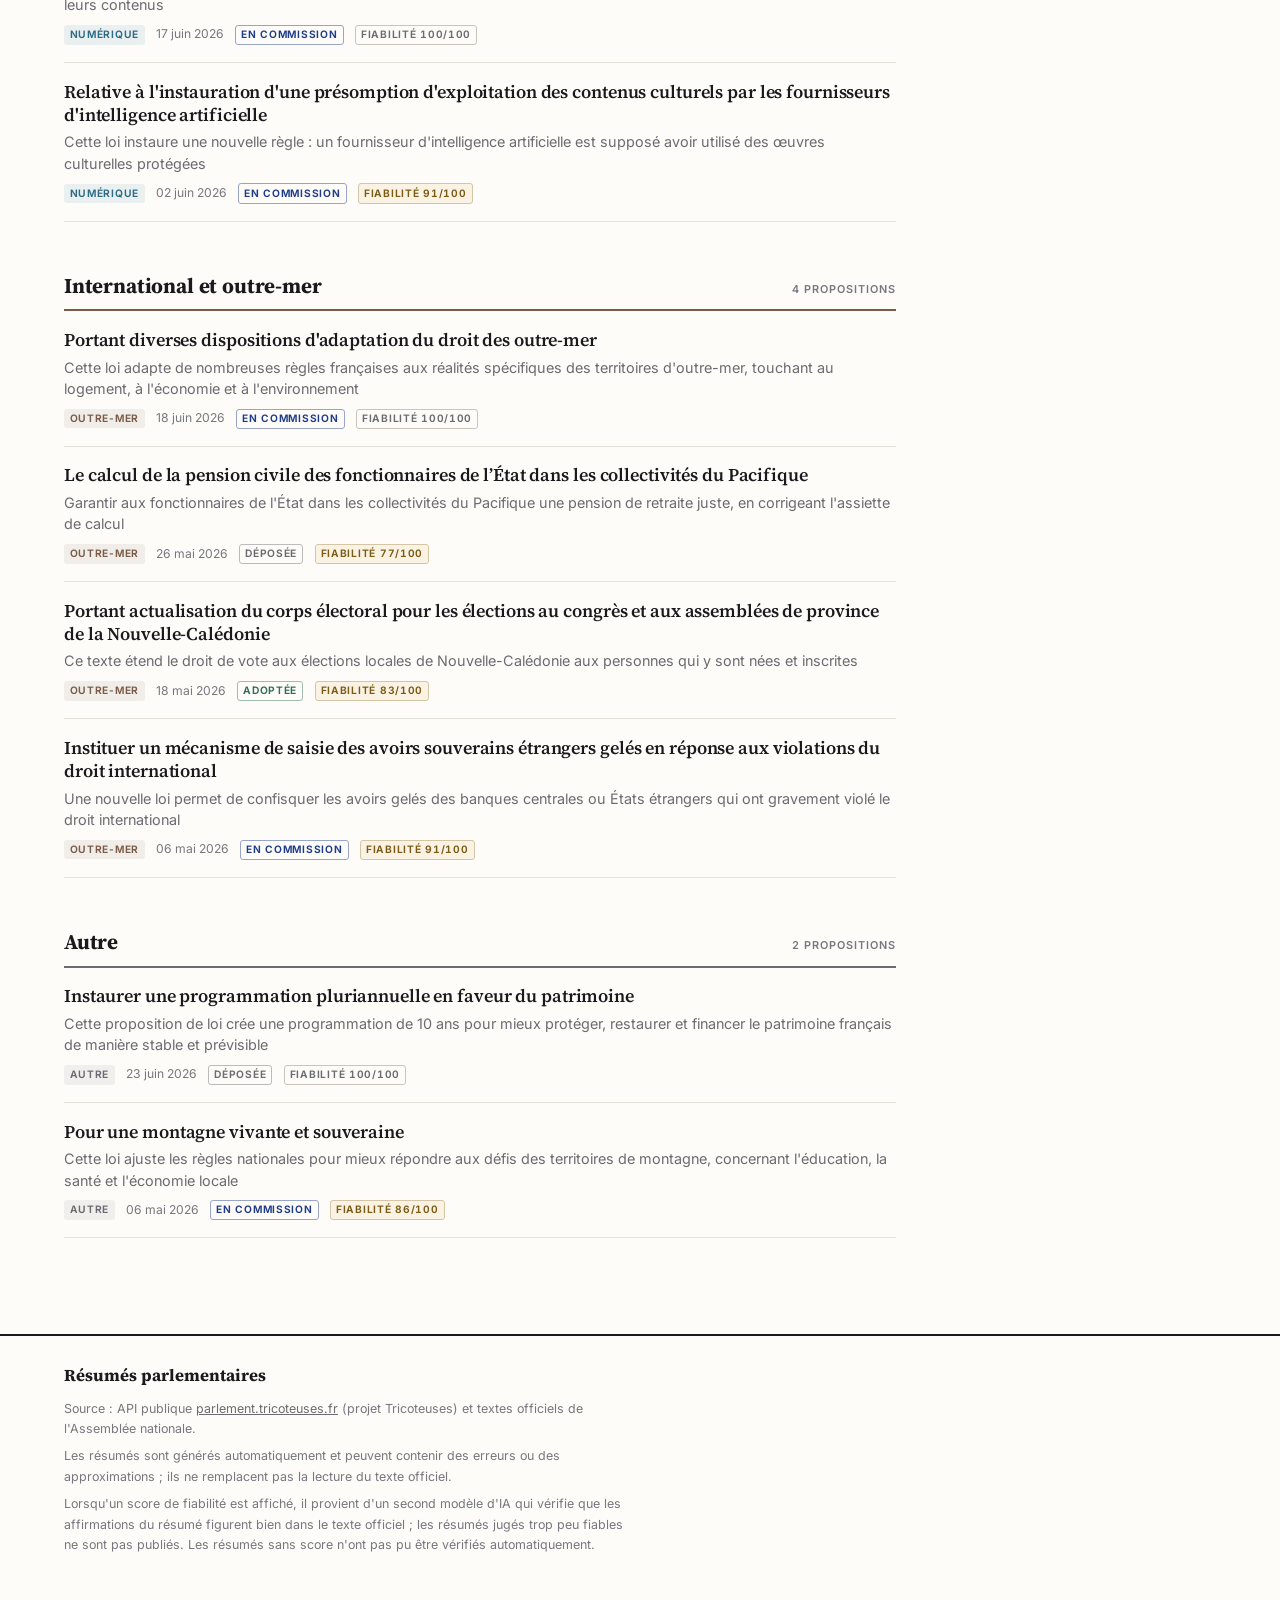
==== commit c42f66aa: "correction eplication score" ====
--- a/front/index.html
+++ b/front/index.html
@@ -60,15 +60,15 @@
         validée, 0 sinon</strong> :
       </p>
       <ul class="method-verdicts">
-        <li data-tone="success">
+        <li data-tone="fidelite">
           <span class="method-verdict-head"><strong>Contenu fidèle</strong><span class="method-points">0 ou 1</span></span>
           <span class="method-verdict-desc">L'accroche et les points clés se retrouvent bien dans le texte officiel.</span>
         </li>
-        <li data-tone="success">
+        <li data-tone="categorie">
           <span class="method-verdict-head"><strong>Catégorie correcte</strong><span class="method-points">0 ou 1</span></span>
           <span class="method-verdict-desc">La rubrique attribuée correspond au sujet de la loi.</span>
         </li>
-        <li data-tone="success">
+        <li data-tone="neutralite">
           <span class="method-verdict-head"><strong>Ton neutre</strong><span class="method-points">0 ou 1</span></span>
           <span class="method-verdict-desc">Aucune opinion ni qualificatif absent du texte source.</span>
         </li>
--- a/front/styles.css
+++ b/front/styles.css
@@ -24,6 +24,13 @@
   --warn-text: #7a5a14;
   --error: #a3352d;
   --status-success: #2f6e4f;
+
+  /* Les 3 contrôles du score de fiabilité : couleurs distinctes mais de
+     même famille que le reste de la palette (pas de sémantique succès/alerte,
+     ce sont 3 vérifications différentes, pas une gradation de gravité). */
+  --check-fidelite: #2f5f8a;
+  --check-categorie: #6a4f8e;
+  --check-neutralite: #3d7a5c;
 
   /* Teintes de rubrique : versions foncées et désaturées, lisibles
      en petit corps sur fond pâle (AA). */
@@ -480,6 +487,9 @@
 .method-verdicts li[data-tone="success"] { --tone: var(--status-success); }
 .method-verdicts li[data-tone="warn"]    { --tone: var(--warn-text); }
 .method-verdicts li[data-tone="danger"]  { --tone: var(--error); }
+.method-verdicts li[data-tone="fidelite"]   { --tone: var(--check-fidelite); }
+.method-verdicts li[data-tone="categorie"]  { --tone: var(--check-categorie); }
+.method-verdicts li[data-tone="neutralite"] { --tone: var(--check-neutralite); }
 .method-verdict-head {
   display: flex;
   align-items: baseline;
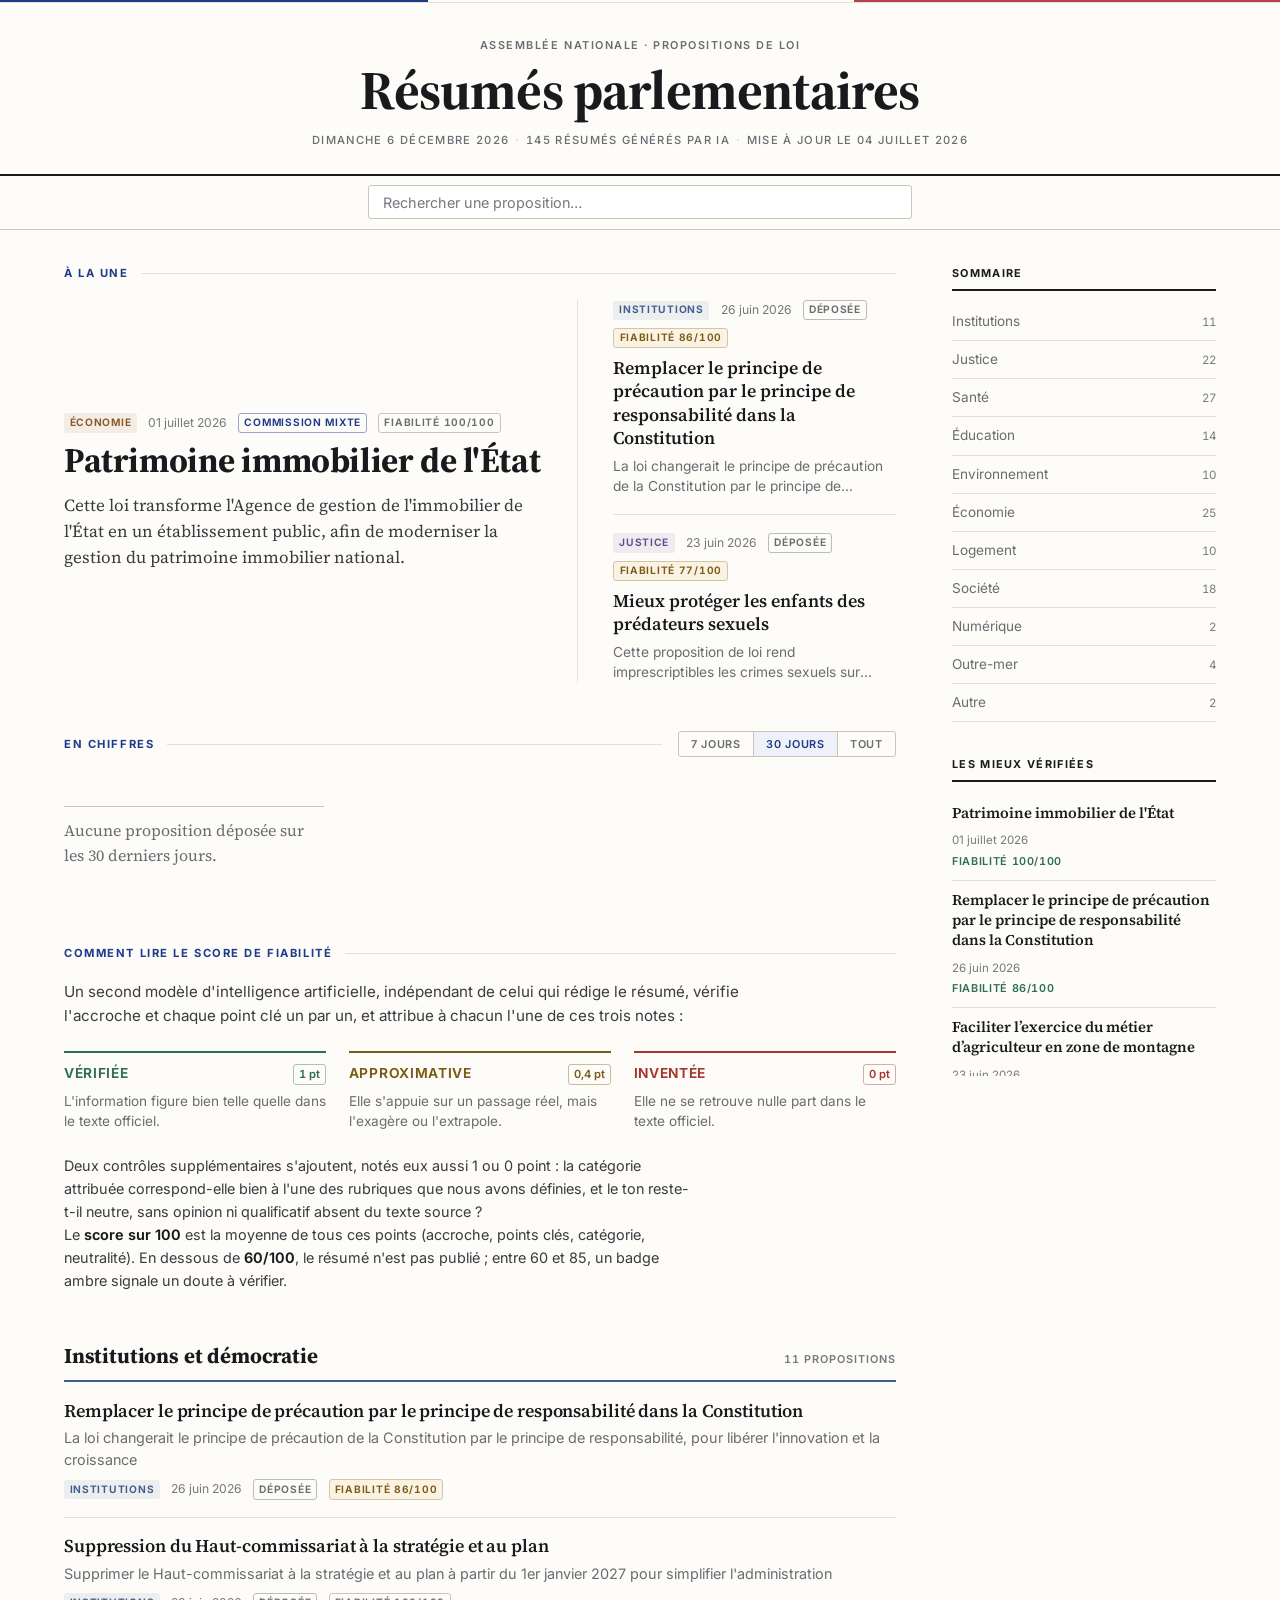
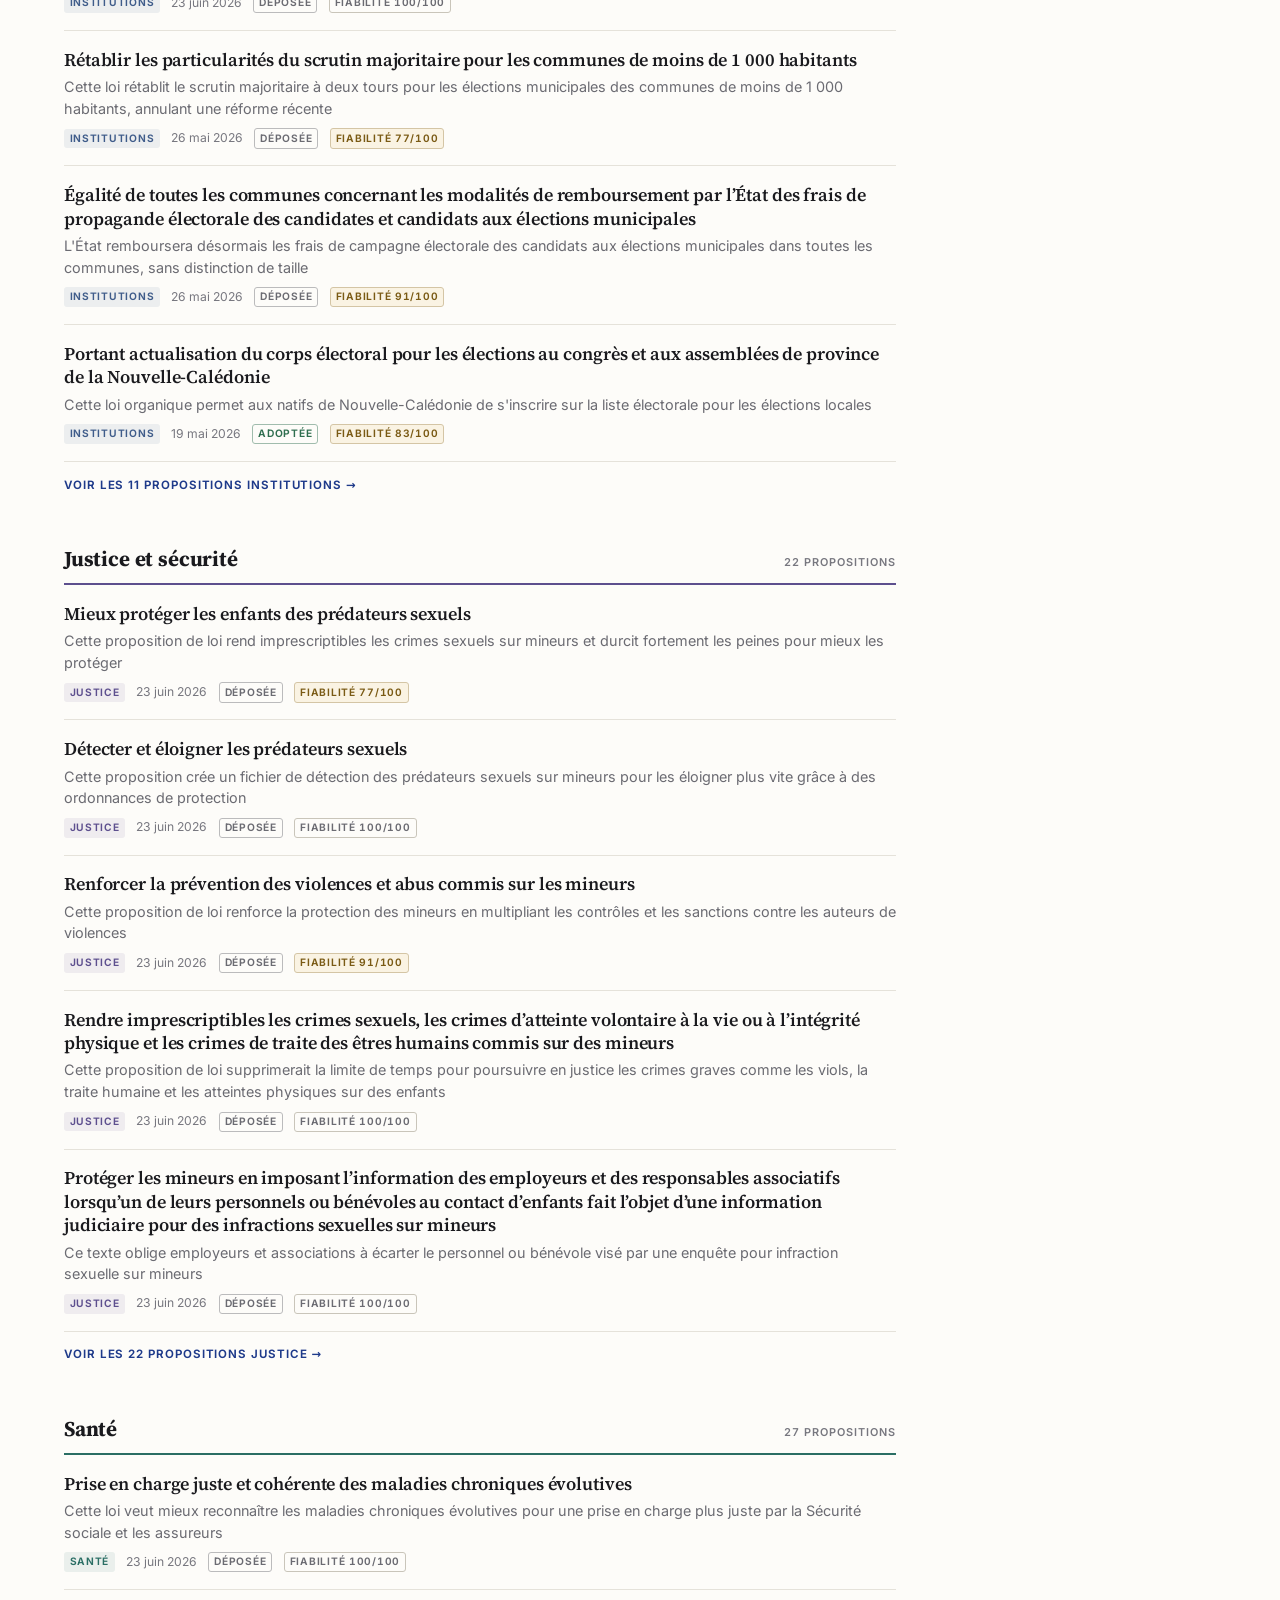
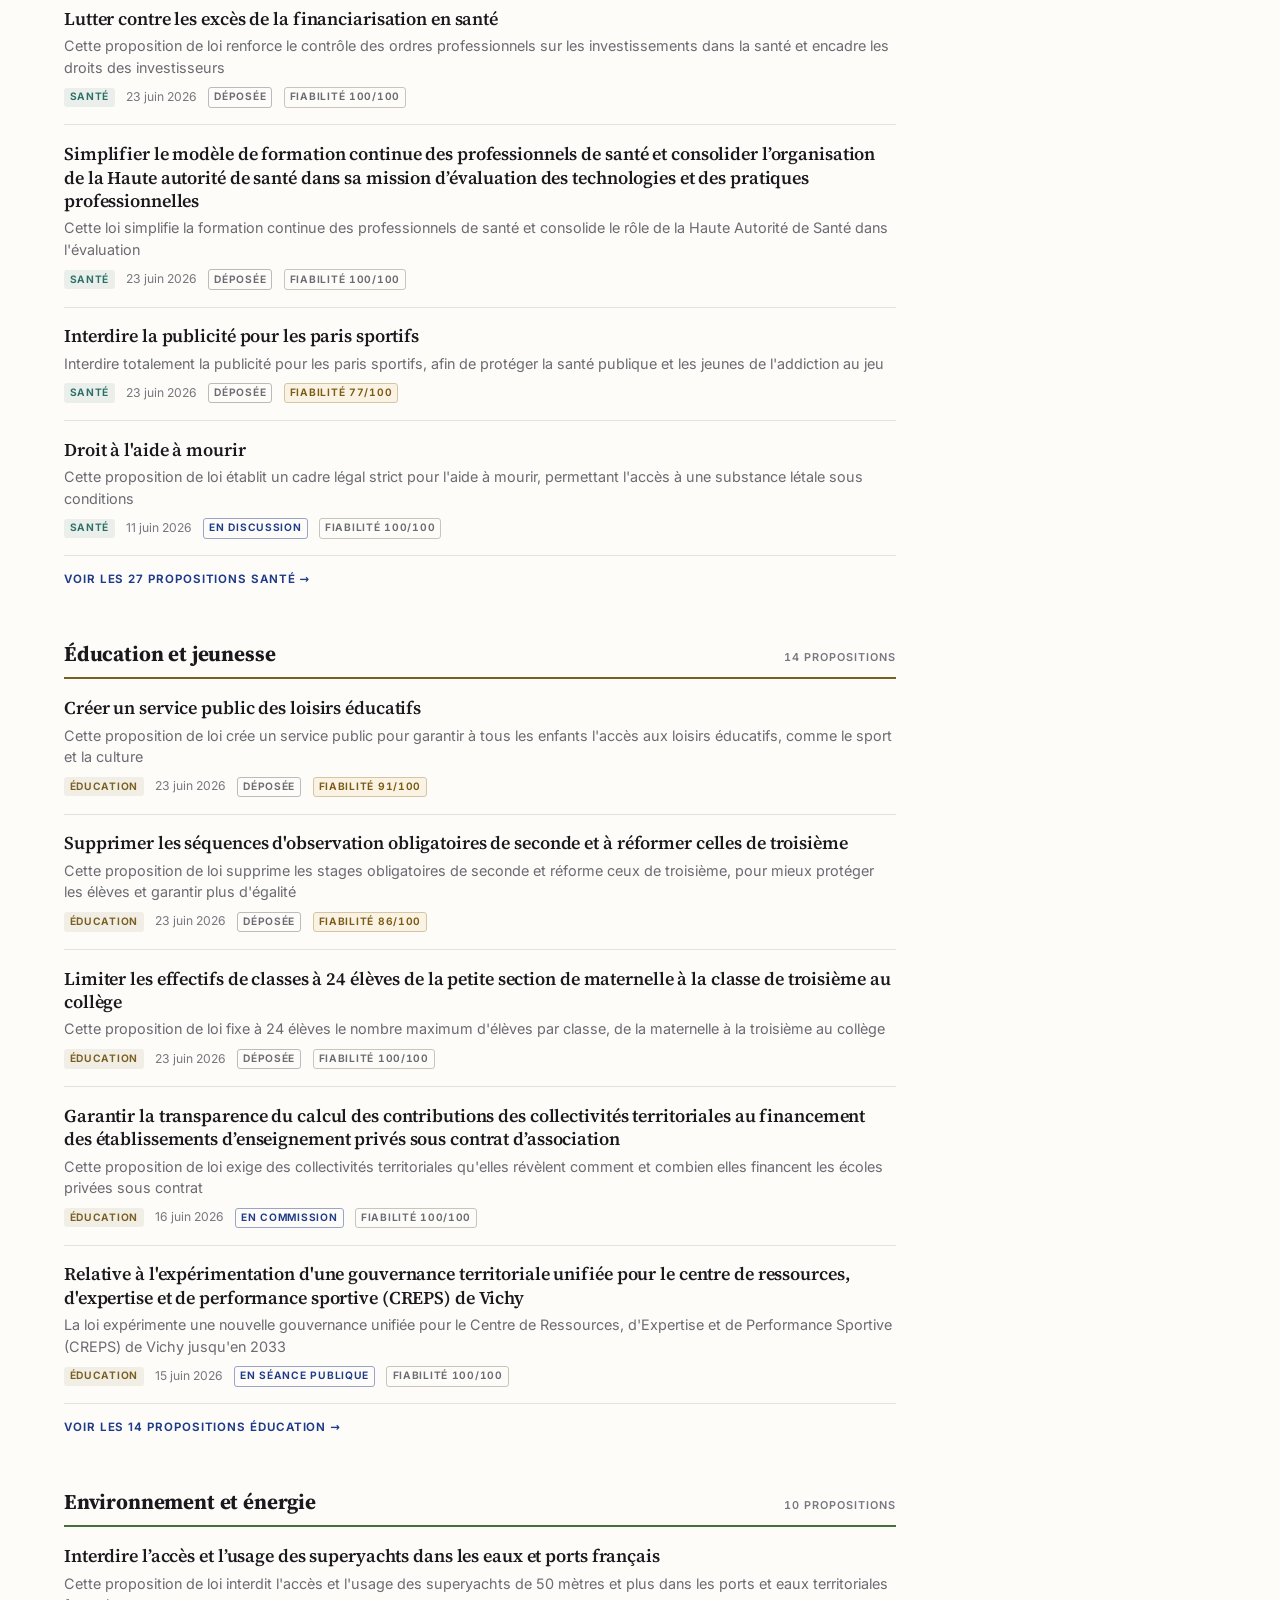
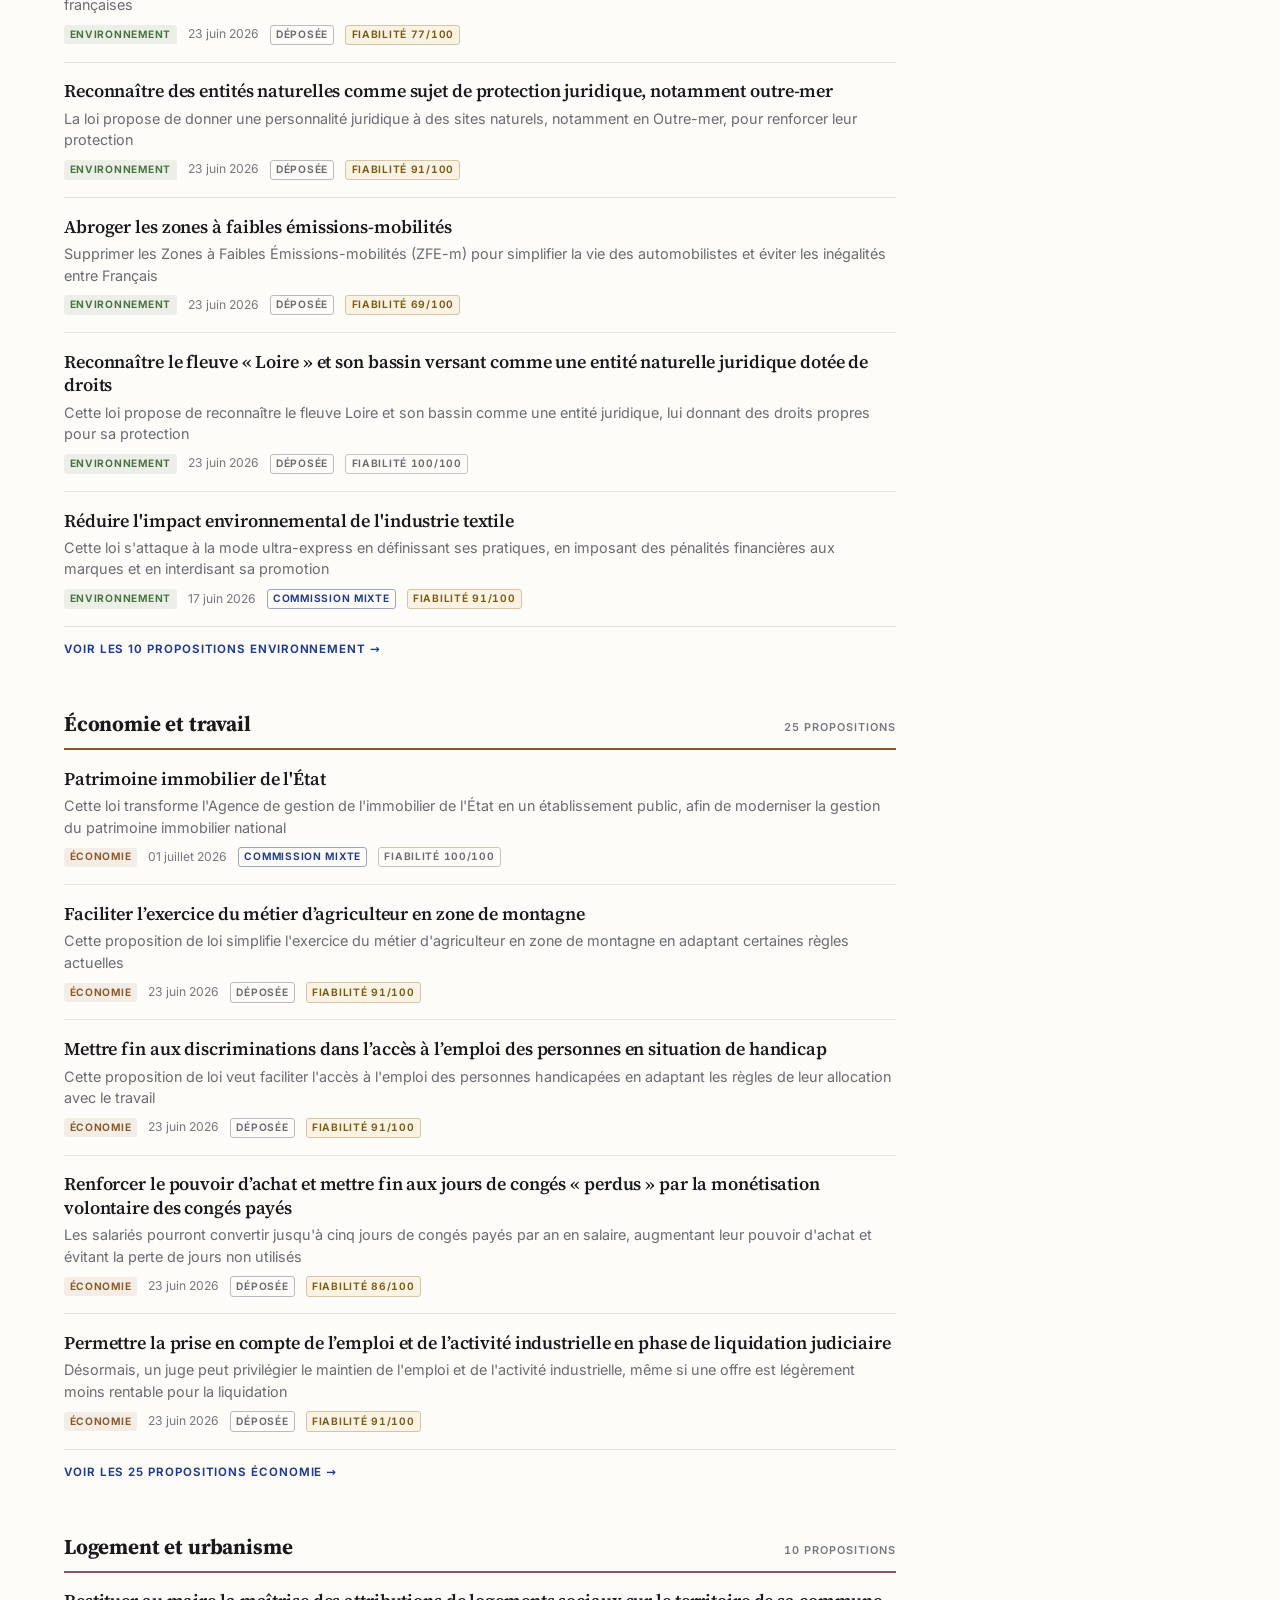
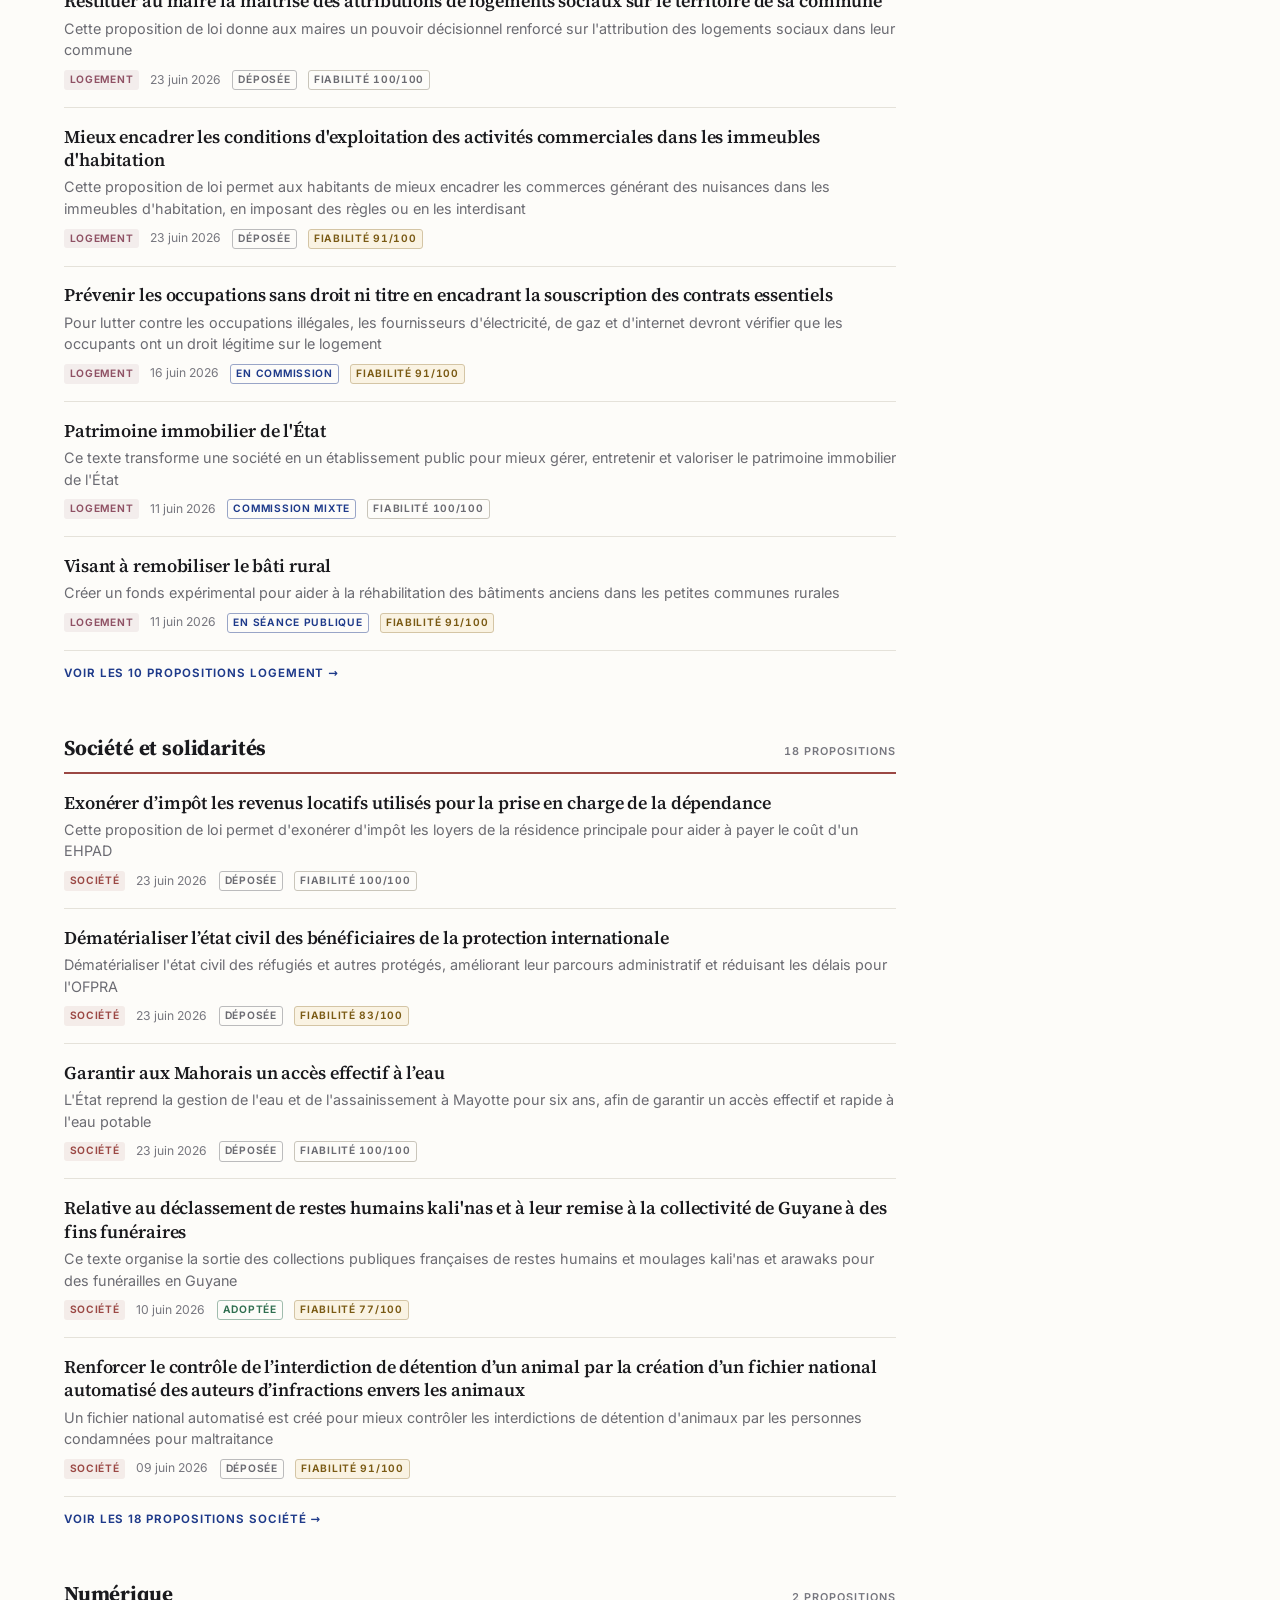
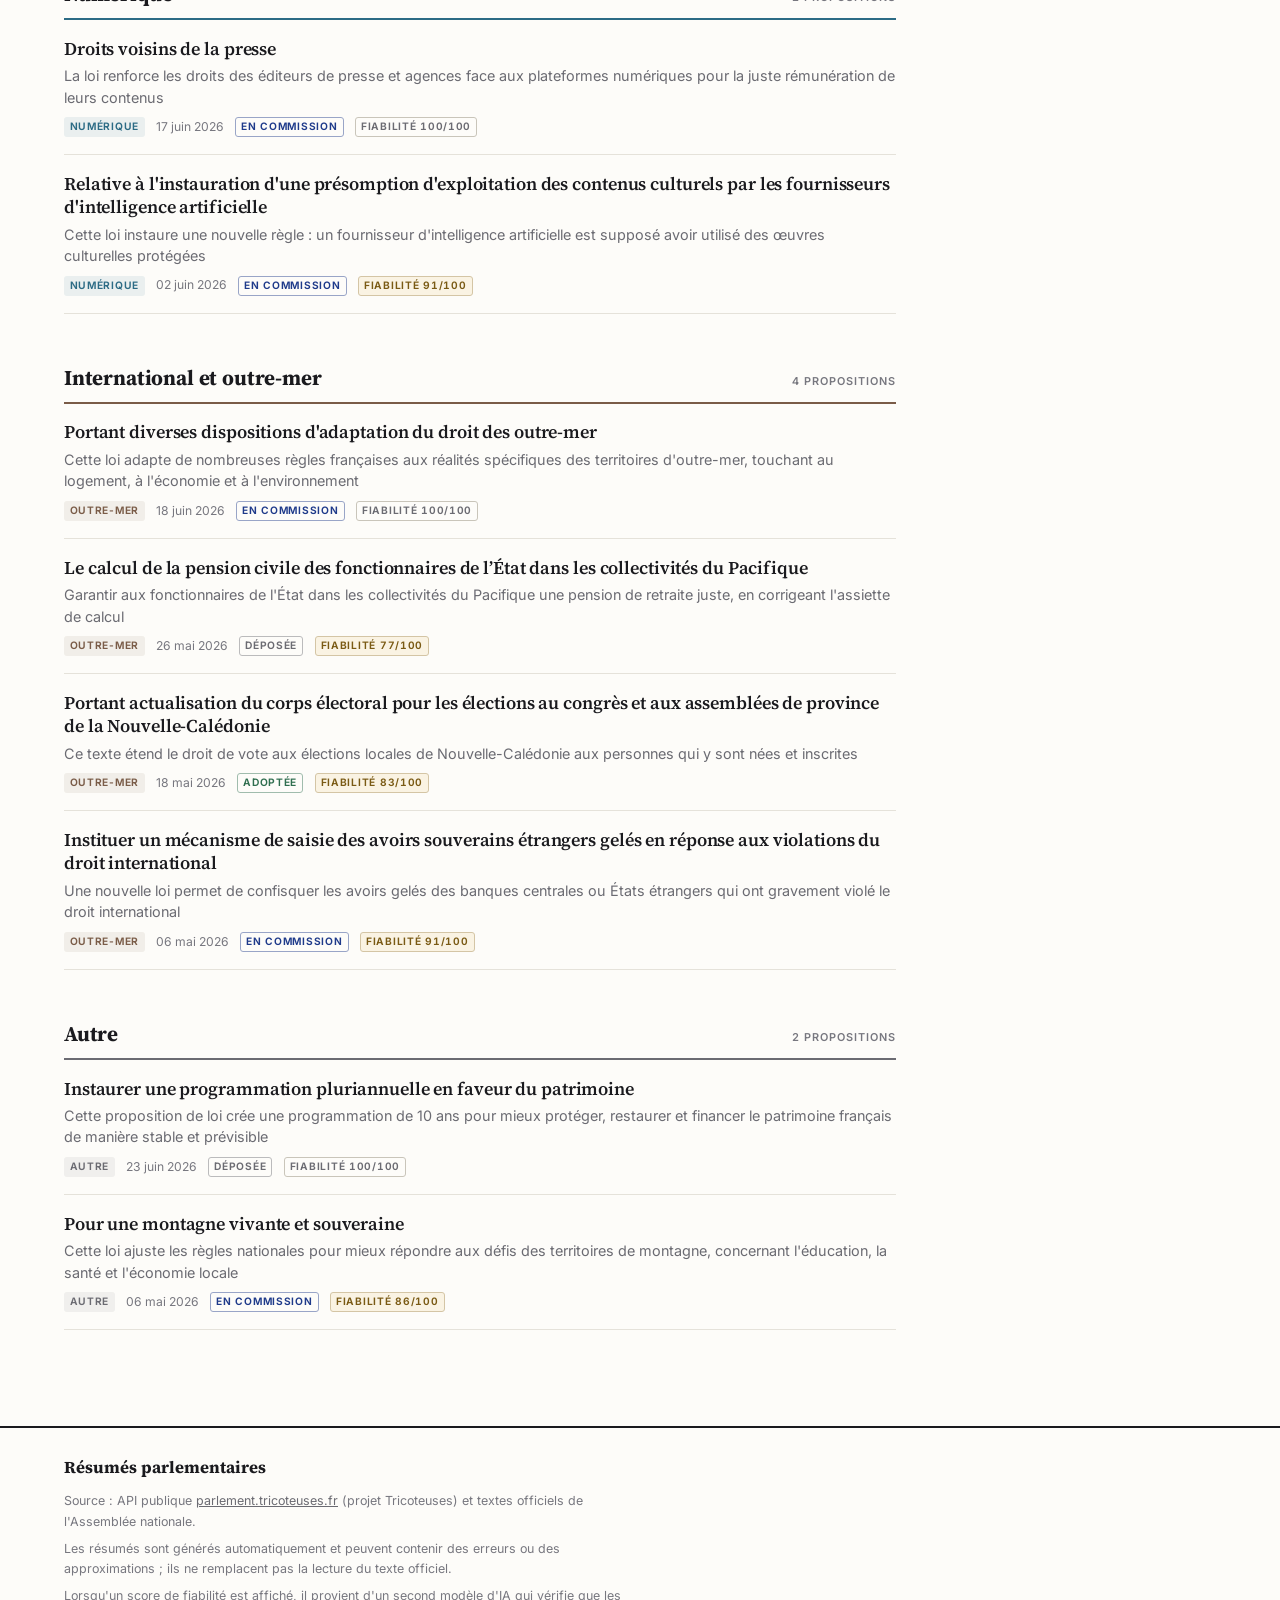
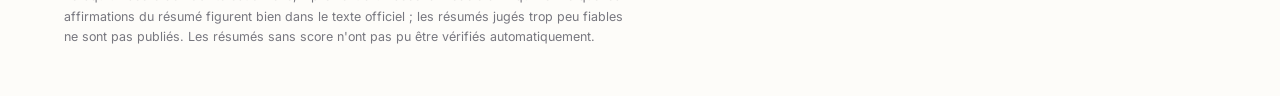
==== commit b6293fee: "correction eplication score" ====
--- a/front/index.html
+++ b/front/index.html
@@ -56,27 +56,34 @@
       <h2 class="une-label" id="methodLabel">Comment lire le score de fiabilité</h2>
       <p class="method-intro">
         Un second modèle d'intelligence artificielle, indépendant de celui qui rédige
-        le résumé, vérifie trois choses. Chacune vaut <strong>1 point si elle est
-        validée, 0 sinon</strong> :
+        le résumé, vérifie l'accroche et chaque point clé un par un, et attribue à
+        chacun l'une de ces trois notes :
       </p>
       <ul class="method-verdicts">
-        <li data-tone="fidelite">
-          <span class="method-verdict-head"><strong>Contenu fidèle</strong><span class="method-points">0 ou 1</span></span>
-          <span class="method-verdict-desc">L'accroche et les points clés se retrouvent bien dans le texte officiel.</span>
+        <li data-tone="success">
+          <span class="method-verdict-head"><strong>Vérifiée</strong><span class="method-points">1 pt</span></span>
+          <span class="method-verdict-desc">L'information figure bien telle quelle dans le texte officiel.</span>
         </li>
-        <li data-tone="categorie">
-          <span class="method-verdict-head"><strong>Catégorie correcte</strong><span class="method-points">0 ou 1</span></span>
-          <span class="method-verdict-desc">La rubrique attribuée correspond au sujet de la loi.</span>
+        <li data-tone="warn">
+          <span class="method-verdict-head"><strong>Approximative</strong><span class="method-points">0,4 pt</span></span>
+          <span class="method-verdict-desc">Elle s'appuie sur un passage réel, mais l'exagère ou l'extrapole.</span>
         </li>
-        <li data-tone="neutralite">
-          <span class="method-verdict-head"><strong>Ton neutre</strong><span class="method-points">0 ou 1</span></span>
-          <span class="method-verdict-desc">Aucune opinion ni qualificatif absent du texte source.</span>
+        <li data-tone="danger">
+          <span class="method-verdict-head"><strong>Inventée</strong><span class="method-points">0 pt</span></span>
+          <span class="method-verdict-desc">Elle ne se retrouve nulle part dans le texte officiel.</span>
         </li>
       </ul>
       <p class="method-note">
-        Le <strong>score sur 100</strong> est la moyenne de ces trois points. En dessous
-        de <strong>60/100</strong>, le résumé n'est pas publié ; entre 60 et 85, un badge
-        ambre signale un doute à vérifier.
+        Deux contrôles supplémentaires s'ajoutent, notés eux aussi 1 ou 0 point : la
+        catégorie attribuée correspond-elle bien à l'une des rubriques que nous avons
+        définies, et le ton reste-t-il neutre, sans opinion ni qualificatif absent du
+        texte source ?
+      </p>
+      <p class="method-note">
+        Le <strong>score sur 100</strong> est la moyenne de tous ces points (accroche,
+        points clés, catégorie, neutralité). En dessous de <strong>60/100</strong>, le
+        résumé n'est pas publié ; entre 60 et 85, un badge ambre signale un doute à
+        vérifier.
       </p>
     </section>
 
--- a/front/styles.css
+++ b/front/styles.css
@@ -24,13 +24,6 @@
   --warn-text: #7a5a14;
   --error: #a3352d;
   --status-success: #2f6e4f;
-
-  /* Les 3 contrôles du score de fiabilité : couleurs distinctes mais de
-     même famille que le reste de la palette (pas de sémantique succès/alerte,
-     ce sont 3 vérifications différentes, pas une gradation de gravité). */
-  --check-fidelite: #2f5f8a;
-  --check-categorie: #6a4f8e;
-  --check-neutralite: #3d7a5c;
 
   /* Teintes de rubrique : versions foncées et désaturées, lisibles
      en petit corps sur fond pâle (AA). */
@@ -487,9 +480,6 @@
 .method-verdicts li[data-tone="success"] { --tone: var(--status-success); }
 .method-verdicts li[data-tone="warn"]    { --tone: var(--warn-text); }
 .method-verdicts li[data-tone="danger"]  { --tone: var(--error); }
-.method-verdicts li[data-tone="fidelite"]   { --tone: var(--check-fidelite); }
-.method-verdicts li[data-tone="categorie"]  { --tone: var(--check-categorie); }
-.method-verdicts li[data-tone="neutralite"] { --tone: var(--check-neutralite); }
 .method-verdict-head {
   display: flex;
   align-items: baseline;
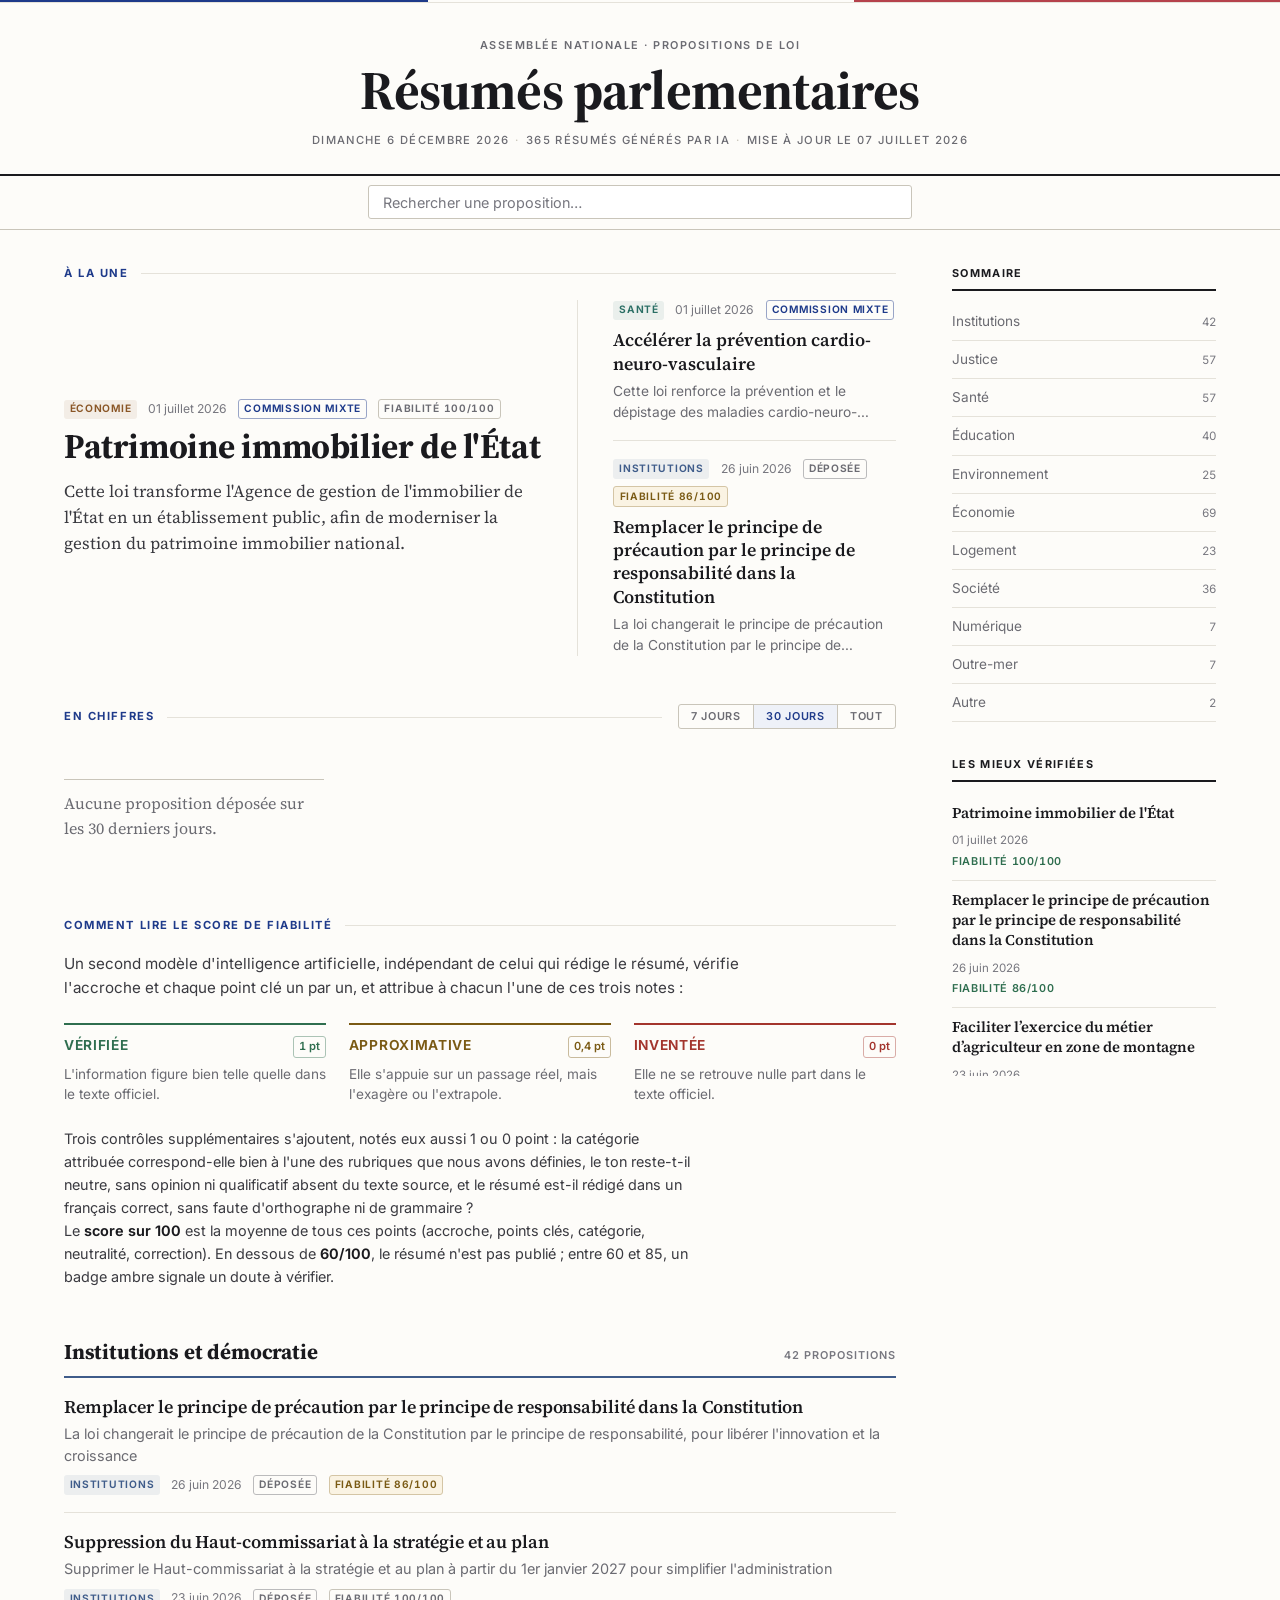
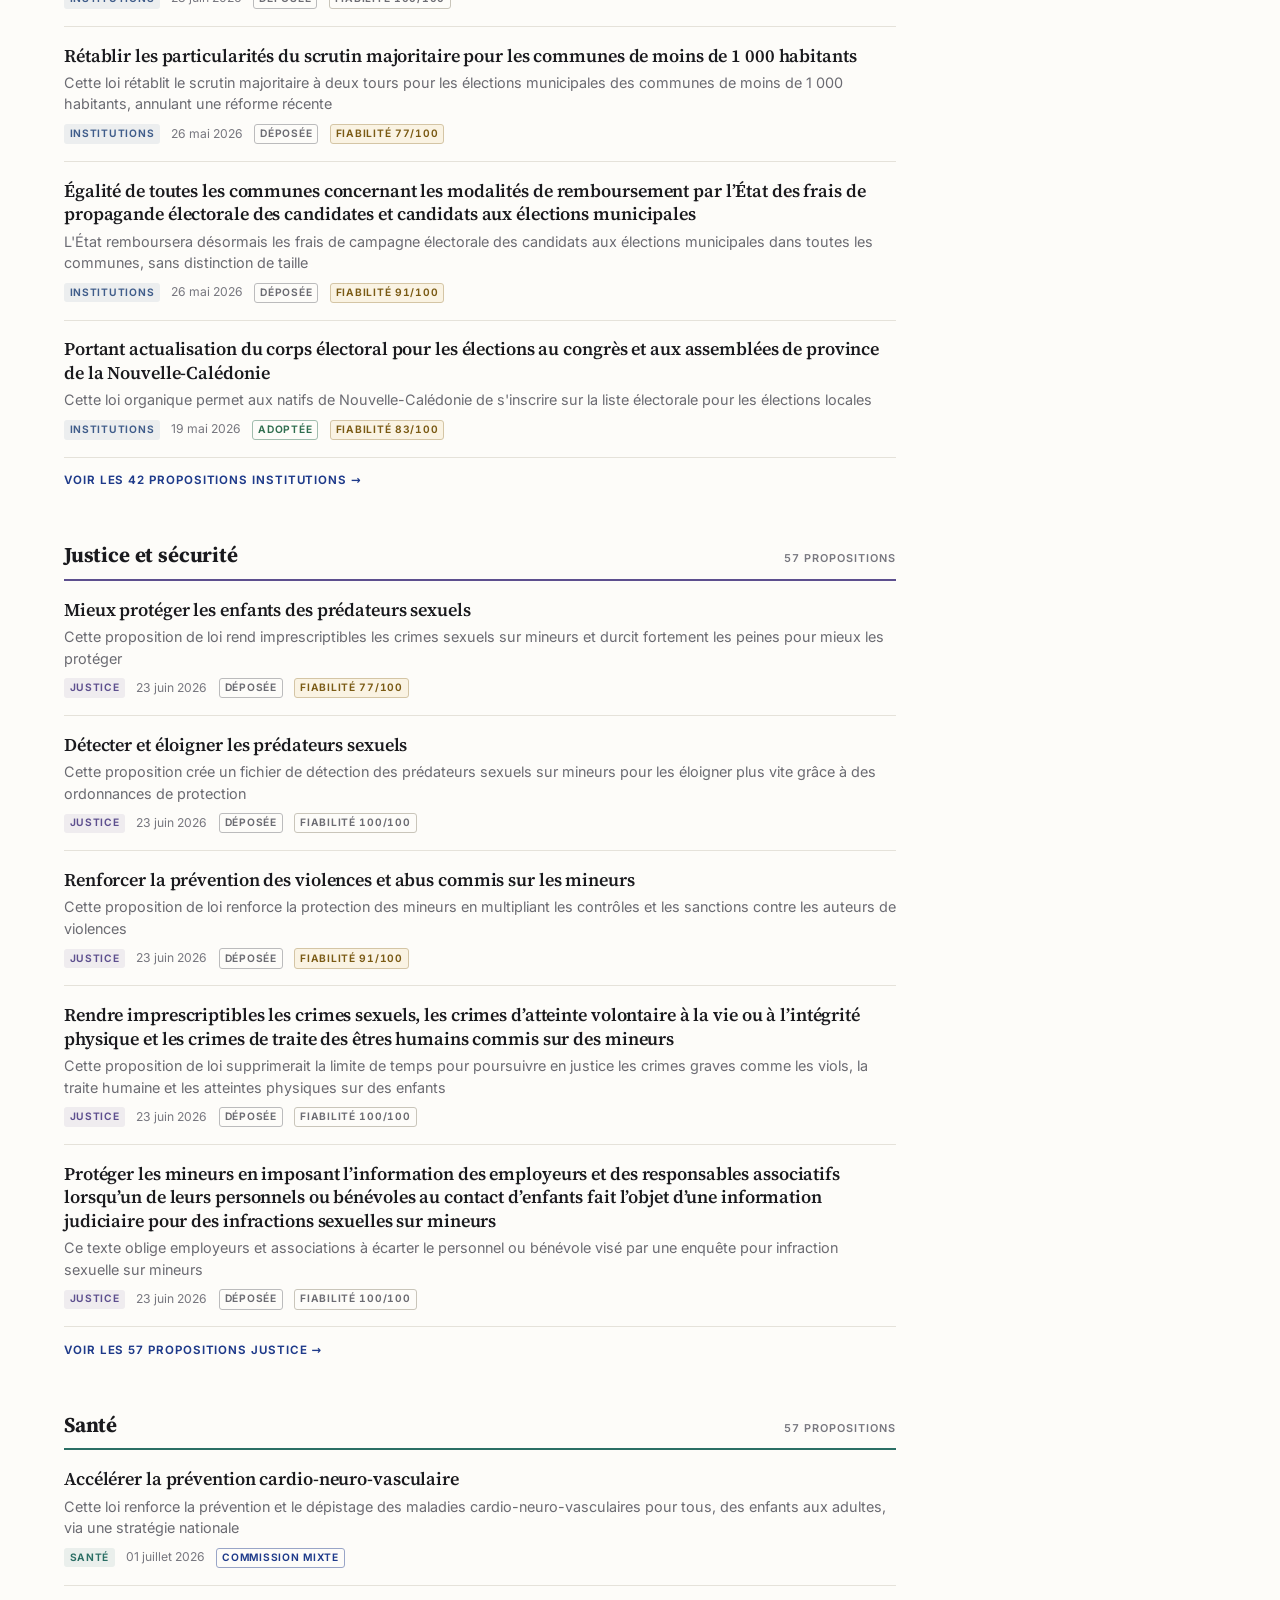
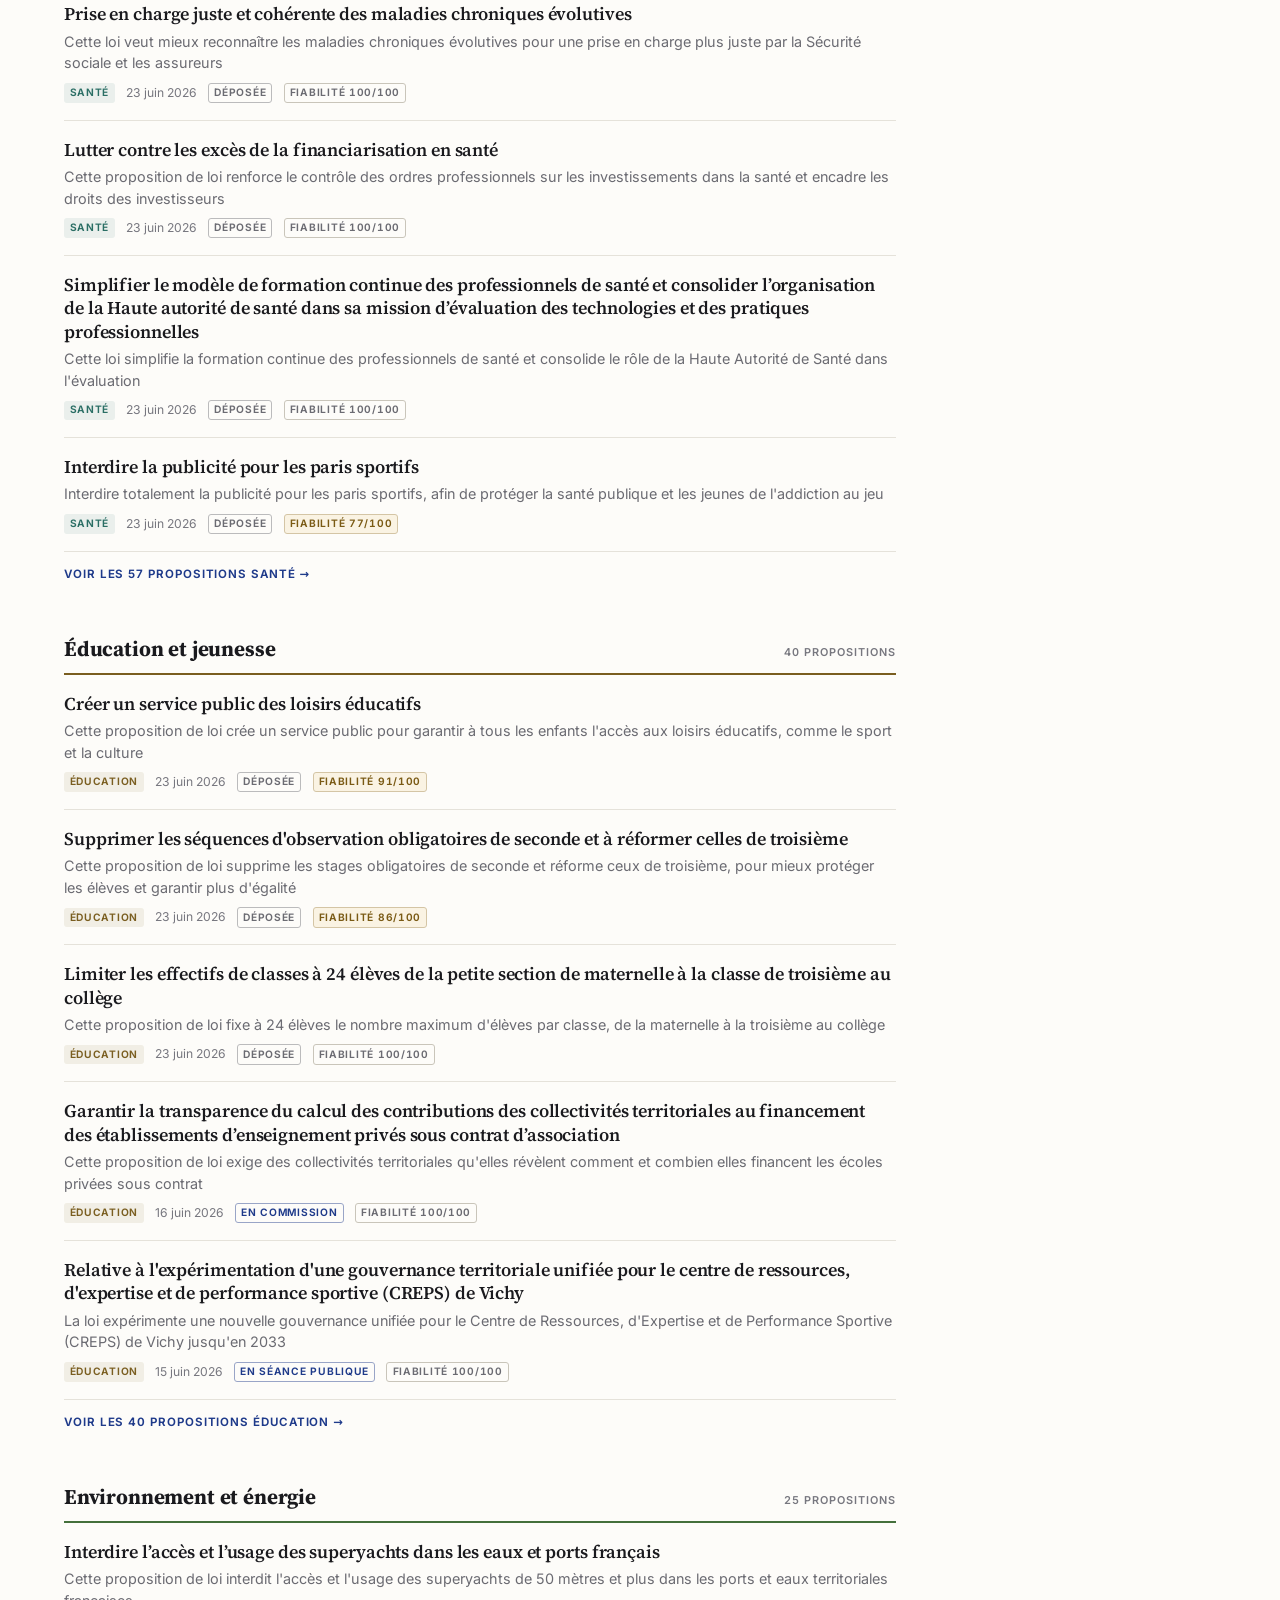
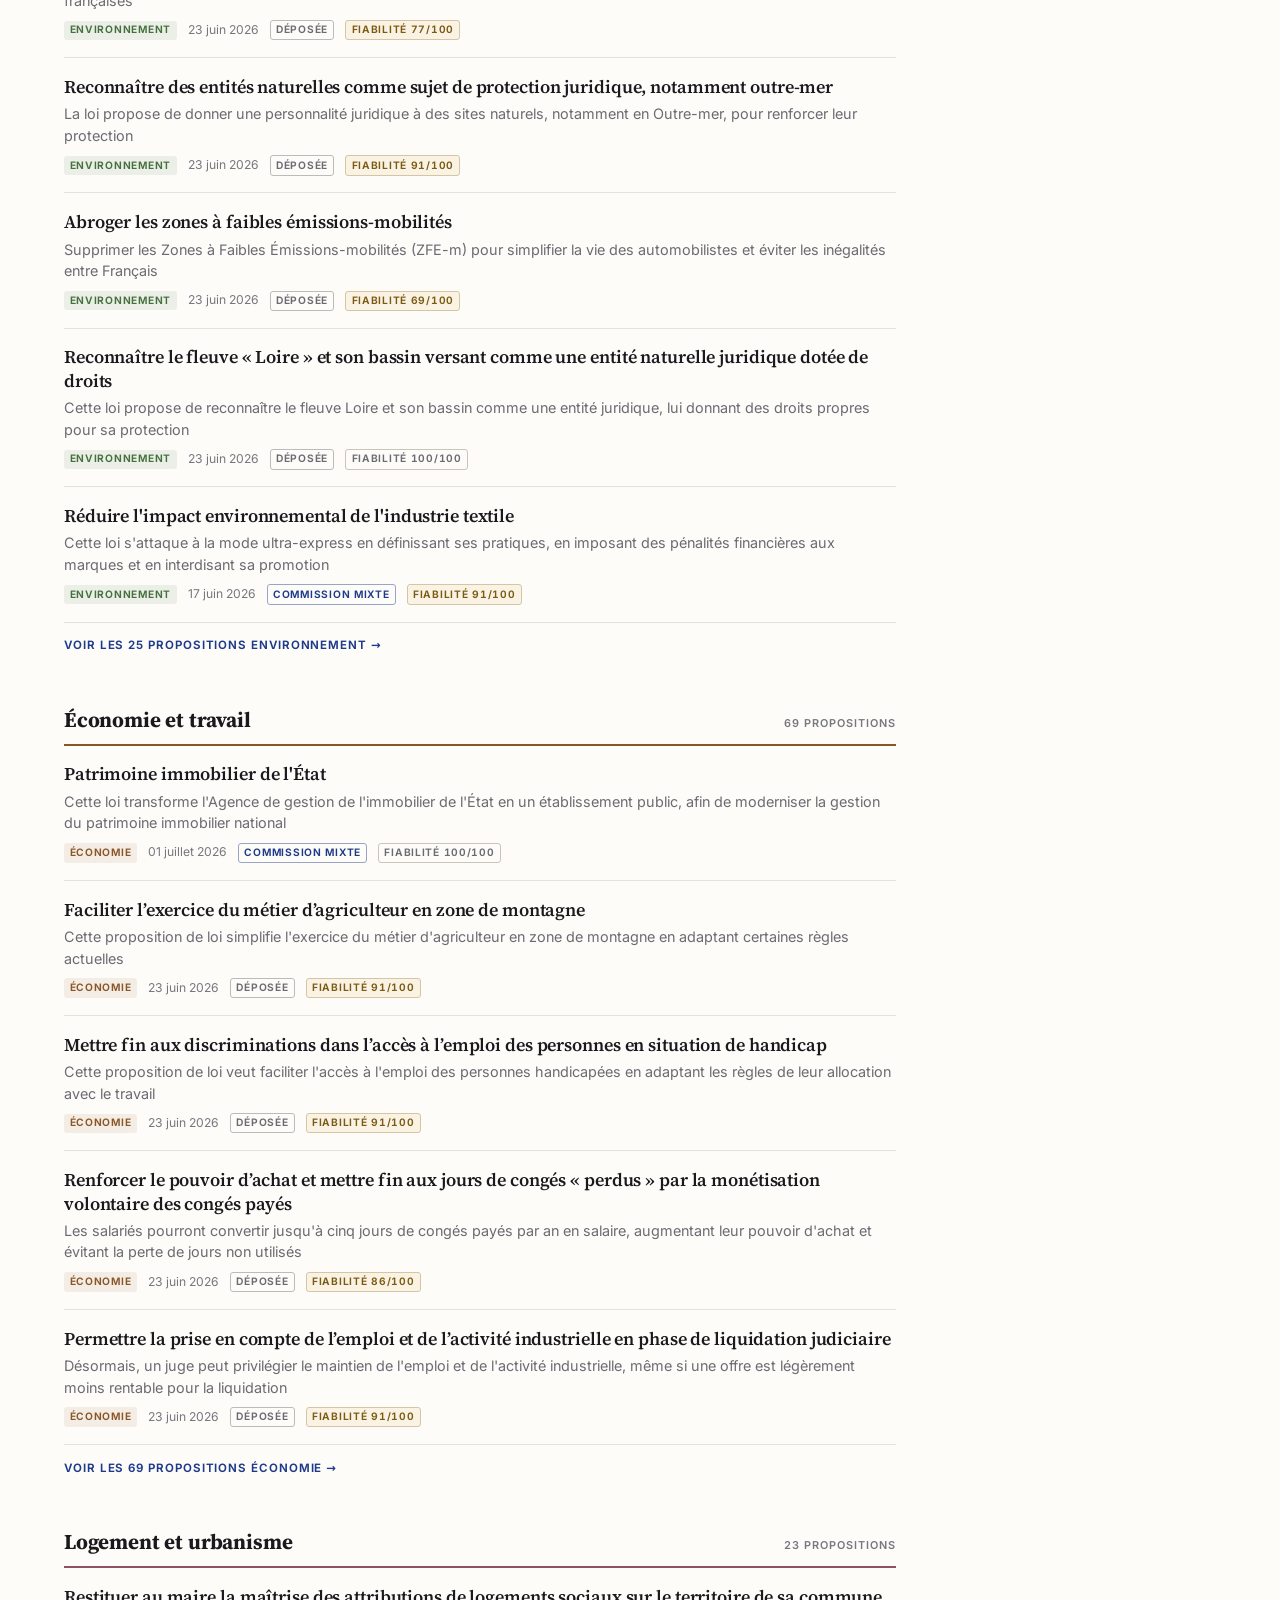
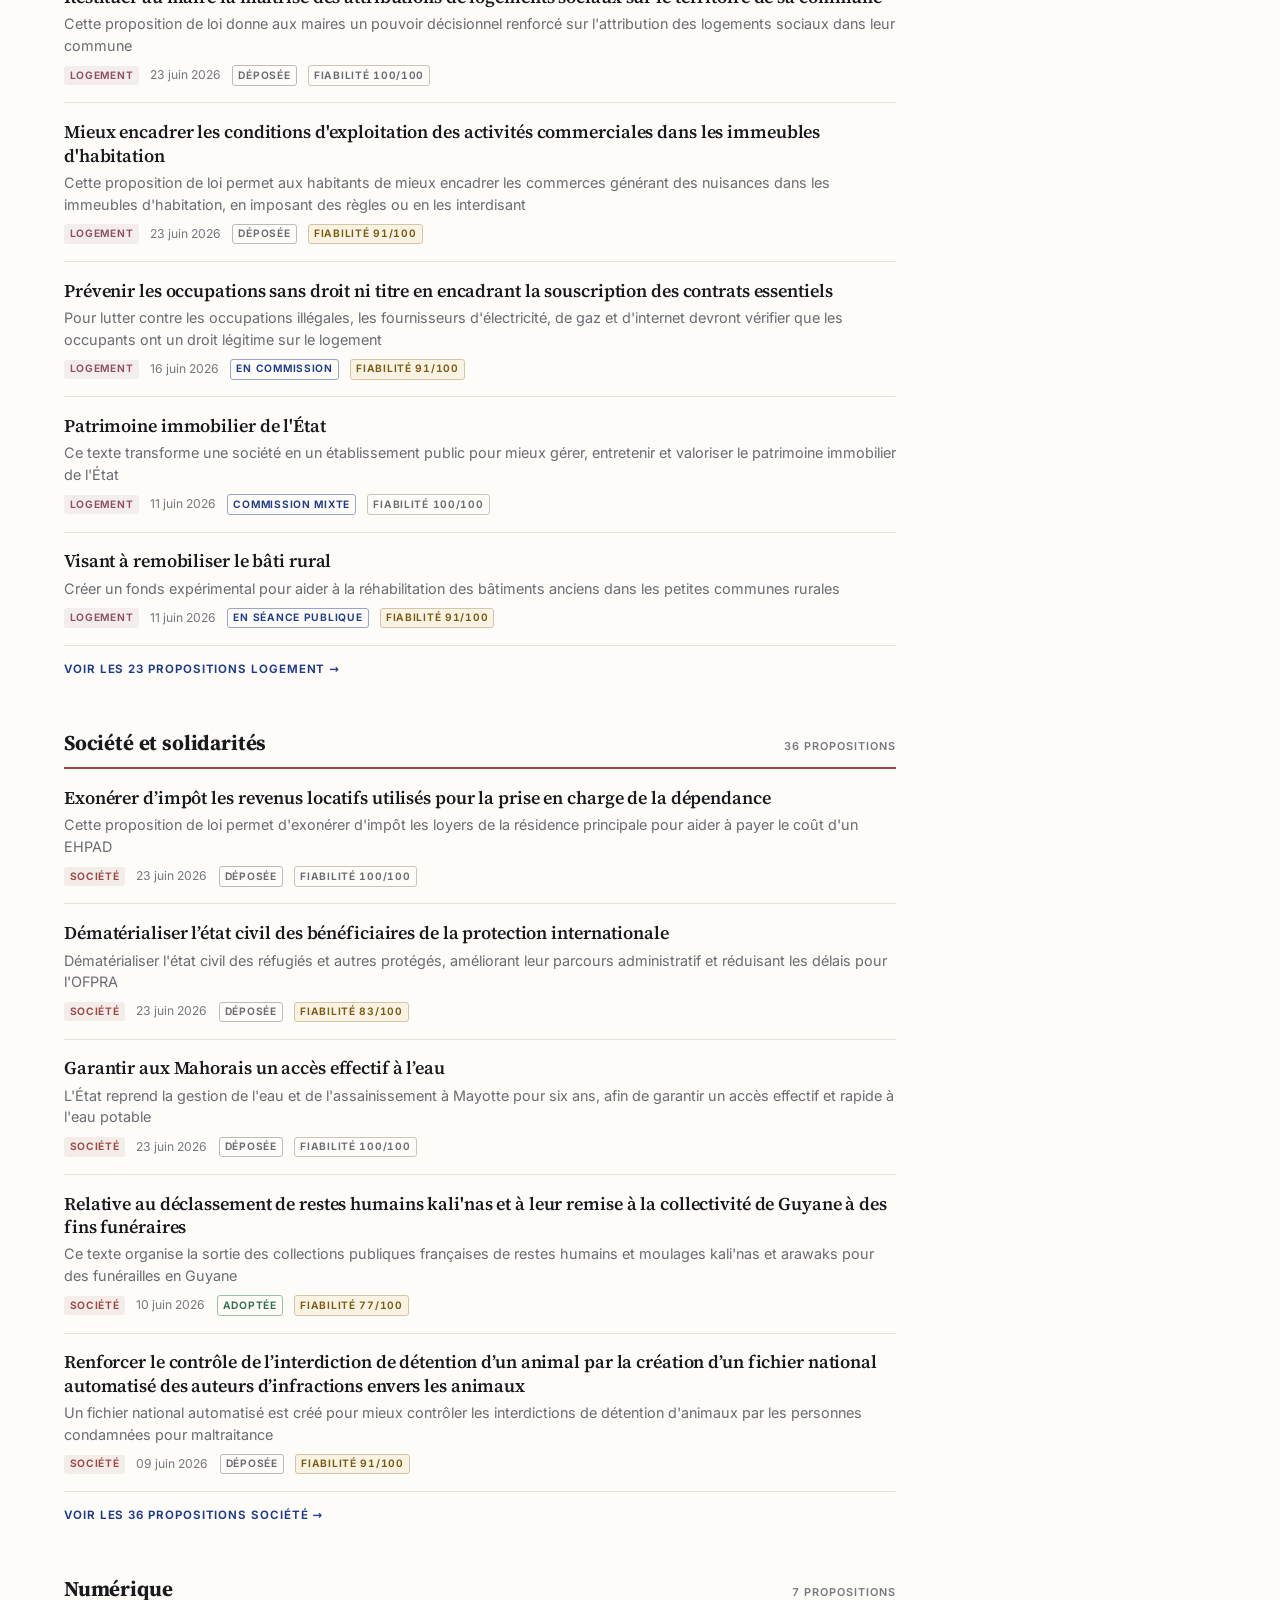
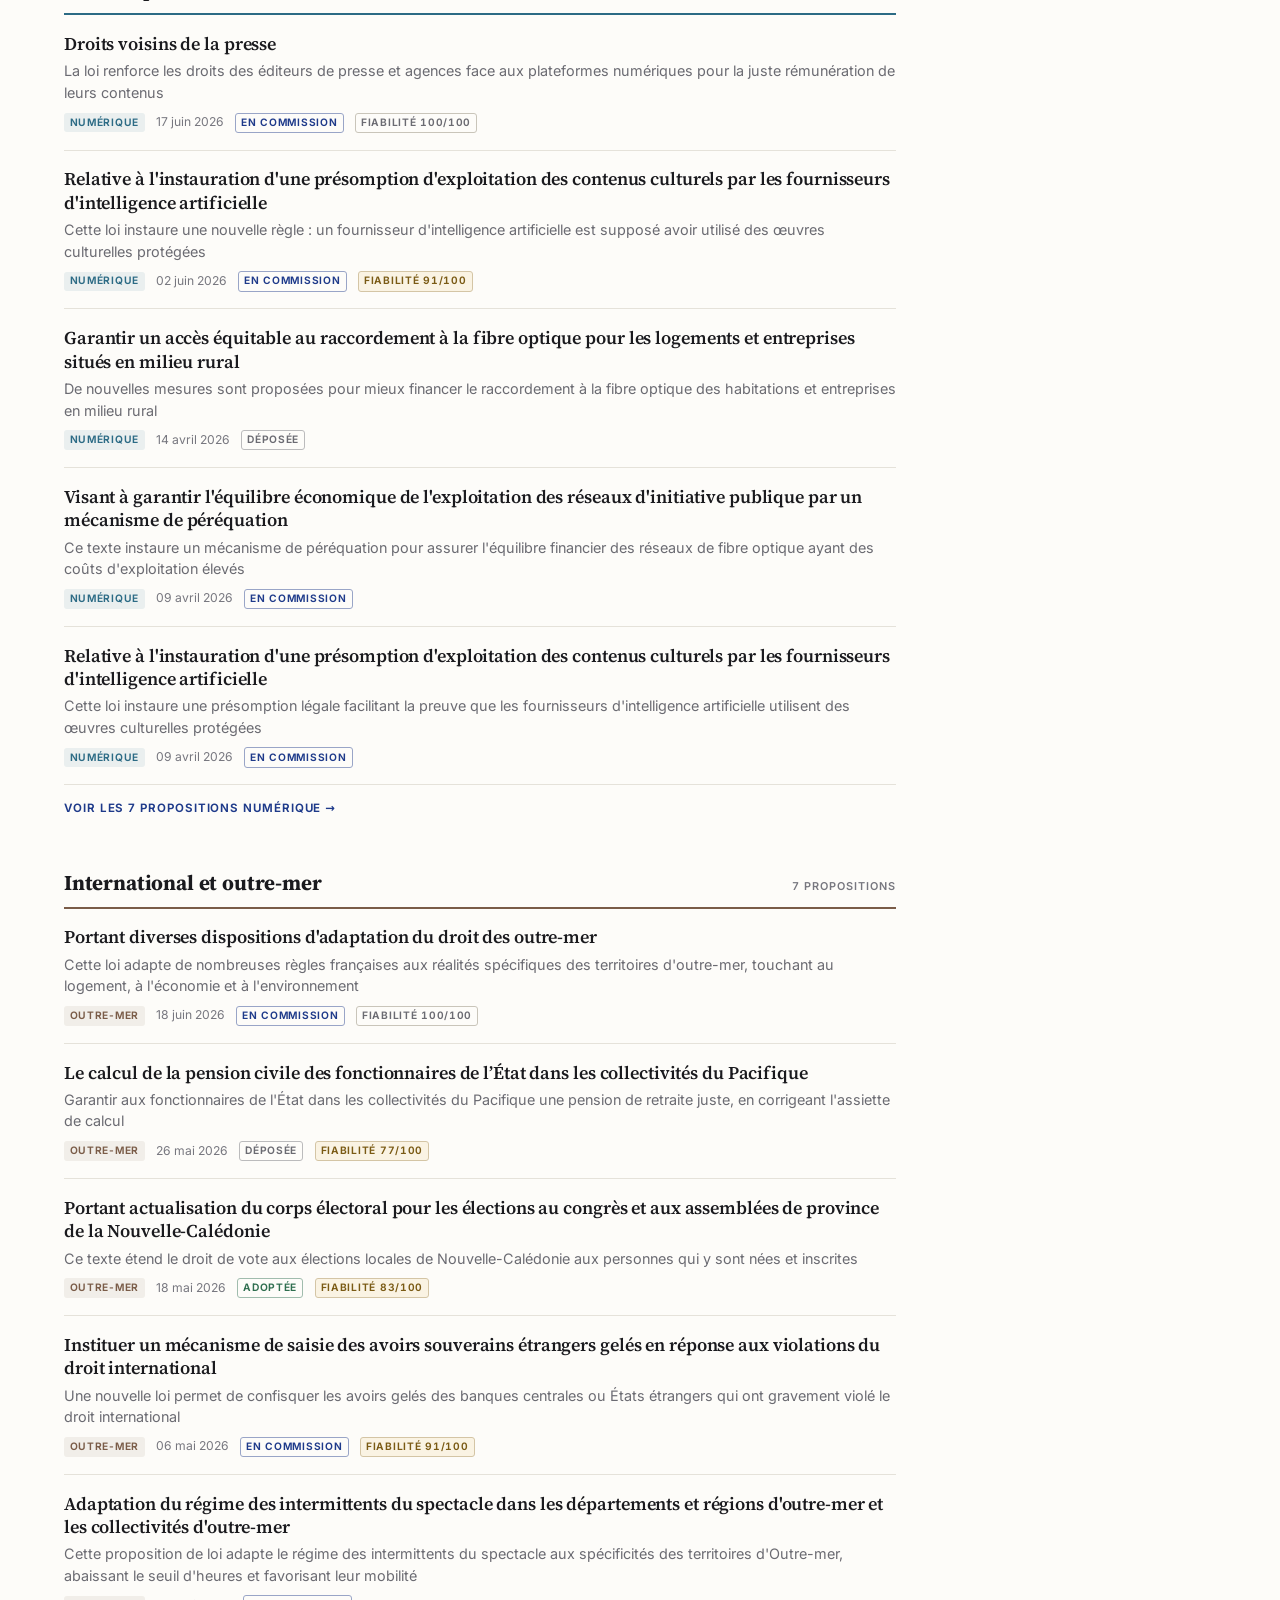
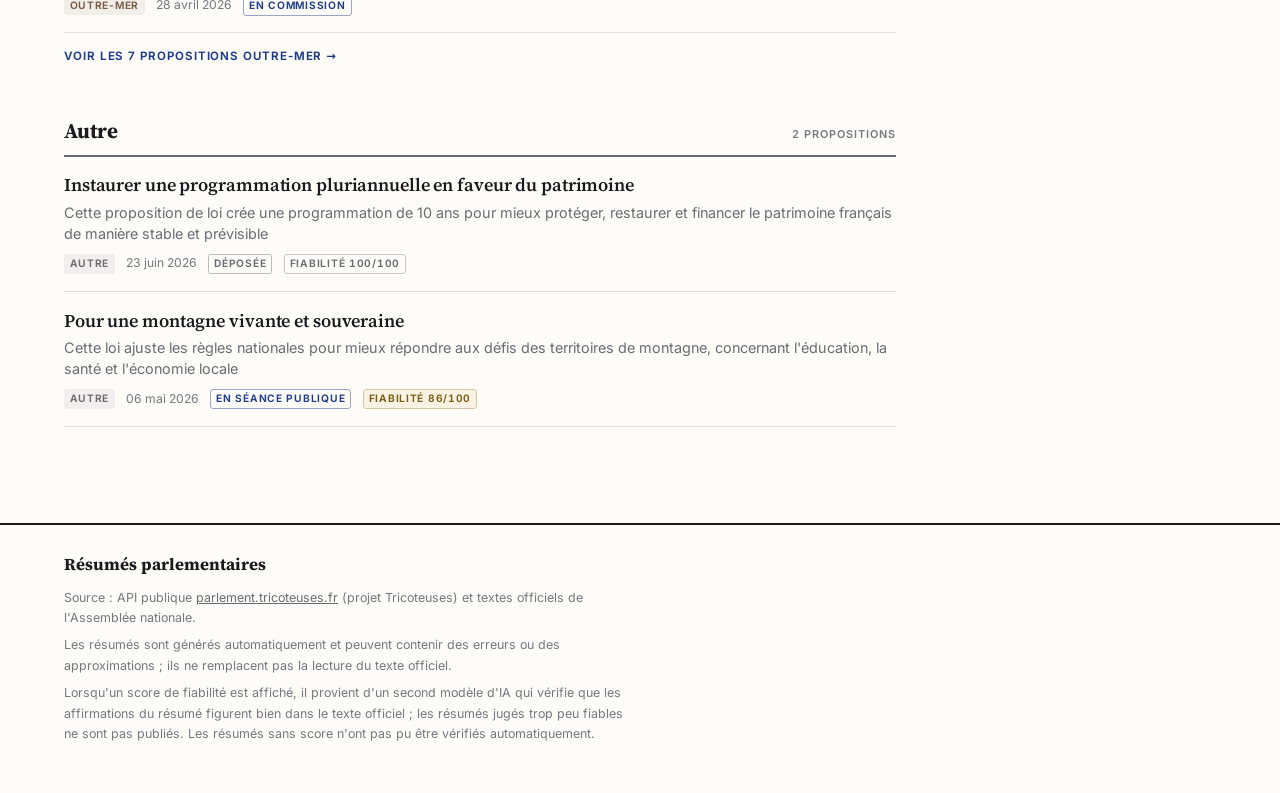
==== commit 8aa4f502: "nouveau resumé" ====
--- a/front/index.html
+++ b/front/index.html
@@ -74,16 +74,17 @@
         </li>
       </ul>
       <p class="method-note">
-        Deux contrôles supplémentaires s'ajoutent, notés eux aussi 1 ou 0 point : la
+        Trois contrôles supplémentaires s'ajoutent, notés eux aussi 1 ou 0 point : la
         catégorie attribuée correspond-elle bien à l'une des rubriques que nous avons
-        définies, et le ton reste-t-il neutre, sans opinion ni qualificatif absent du
-        texte source ?
+        définies, le ton reste-t-il neutre, sans opinion ni qualificatif absent du texte
+        source, et le résumé est-il rédigé dans un français correct, sans faute
+        d'orthographe ni de grammaire ?
       </p>
       <p class="method-note">
         Le <strong>score sur 100</strong> est la moyenne de tous ces points (accroche,
-        points clés, catégorie, neutralité). En dessous de <strong>60/100</strong>, le
-        résumé n'est pas publié ; entre 60 et 85, un badge ambre signale un doute à
-        vérifier.
+        points clés, catégorie, neutralité, correction). En dessous de
+        <strong>60/100</strong>, le résumé n'est pas publié ; entre 60 et 85, un badge
+        ambre signale un doute à vérifier.
       </p>
     </section>
 
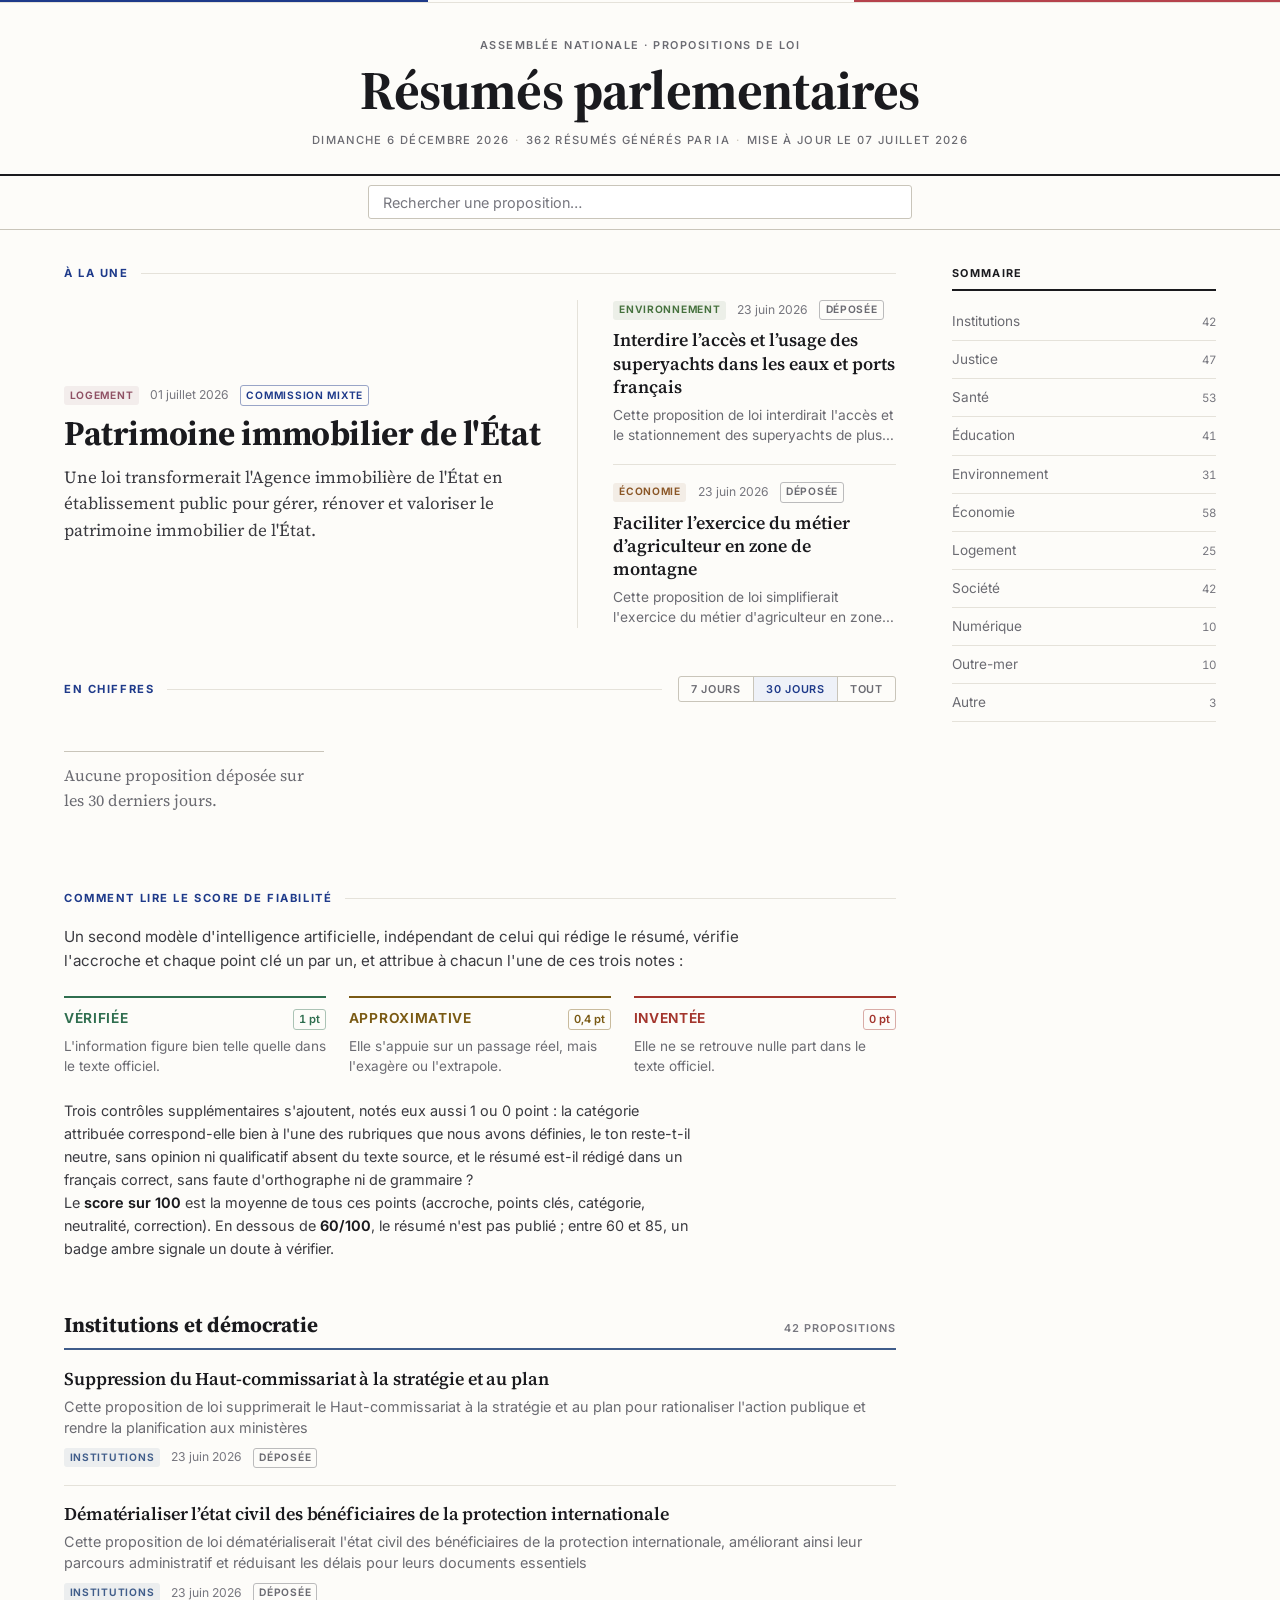
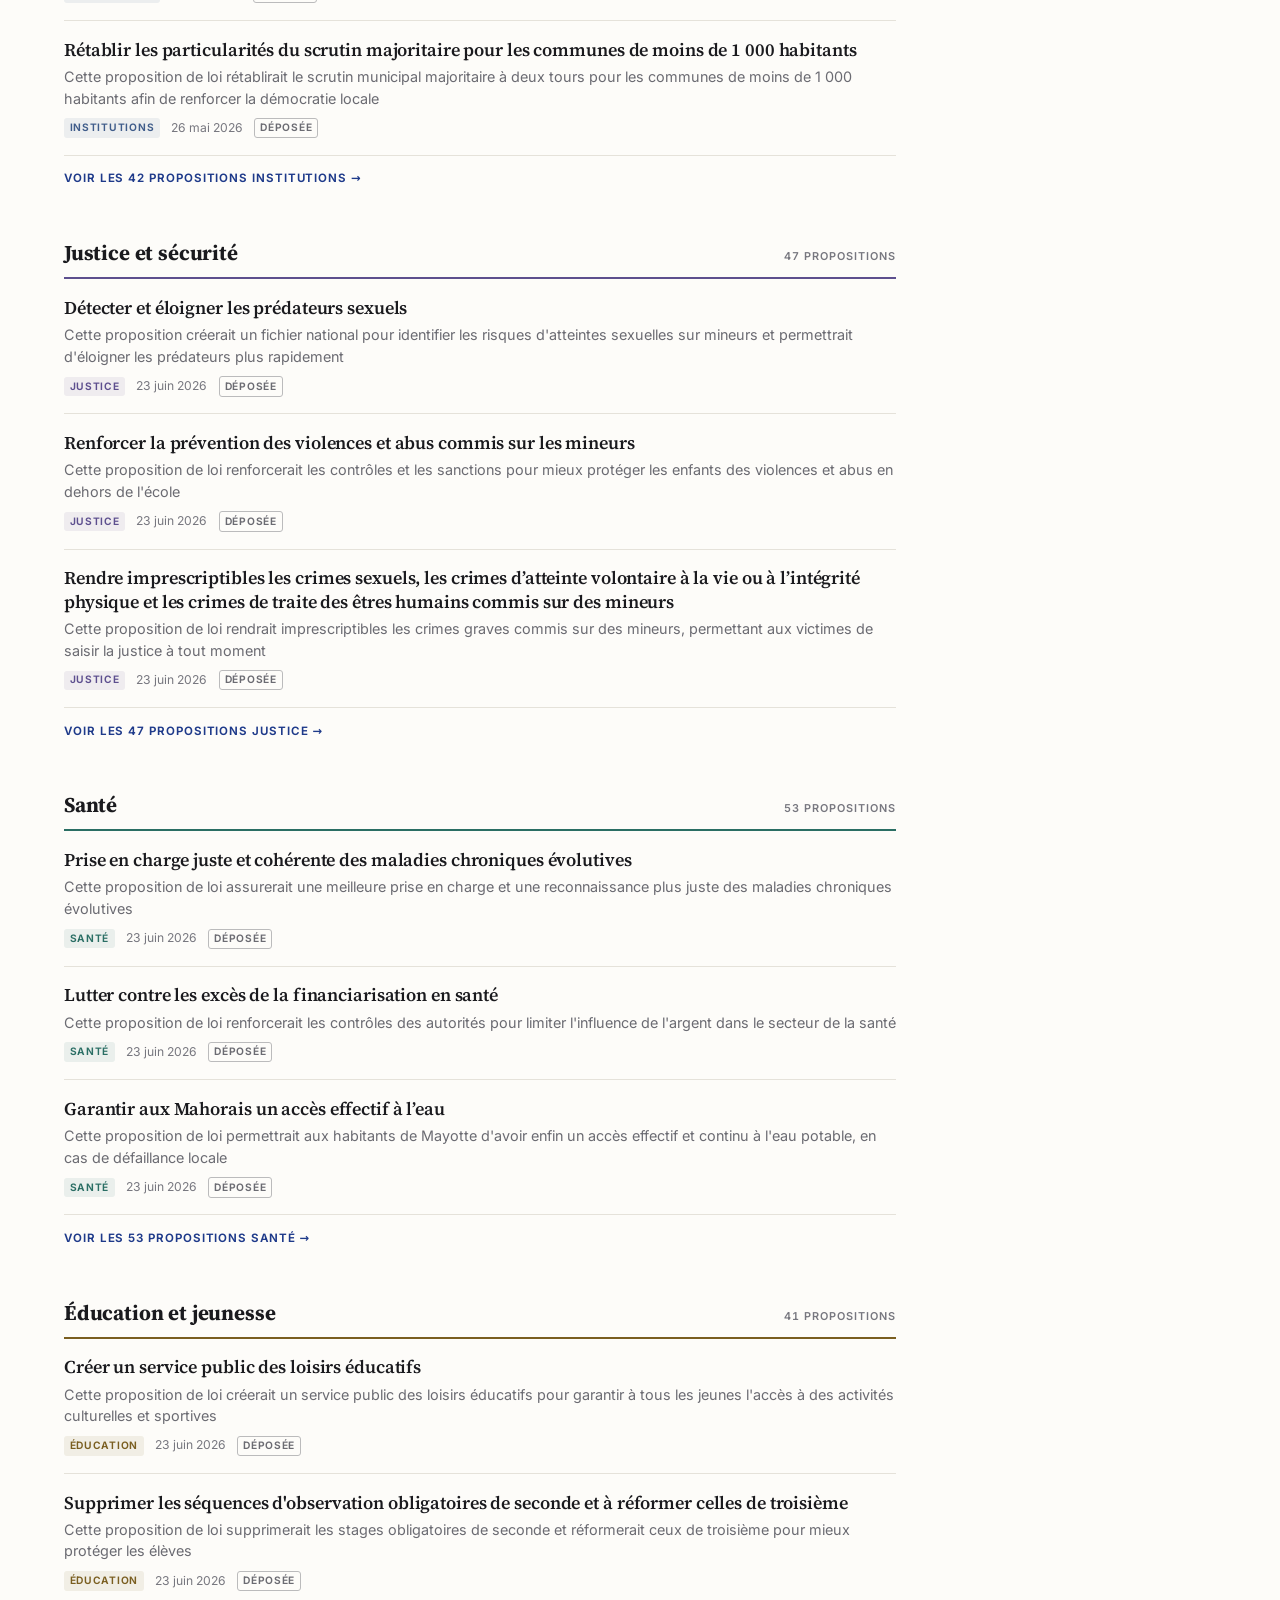
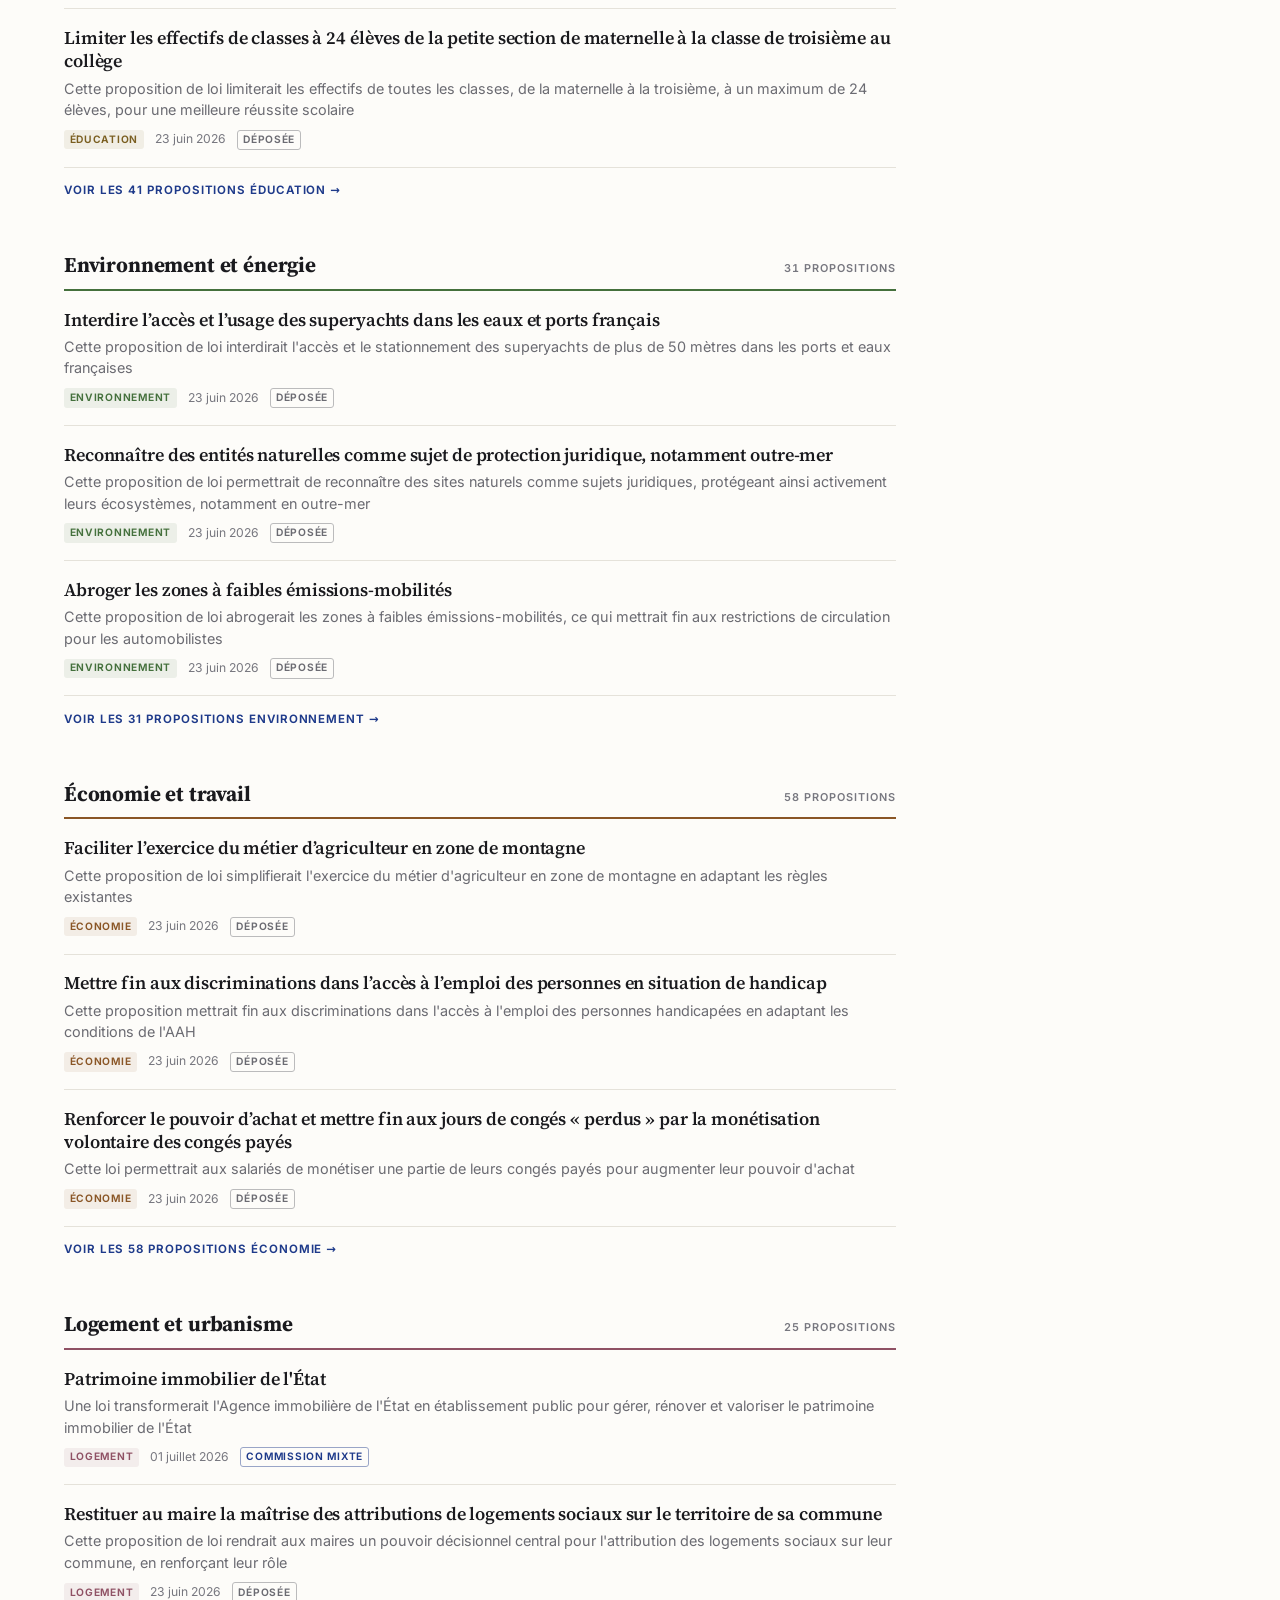
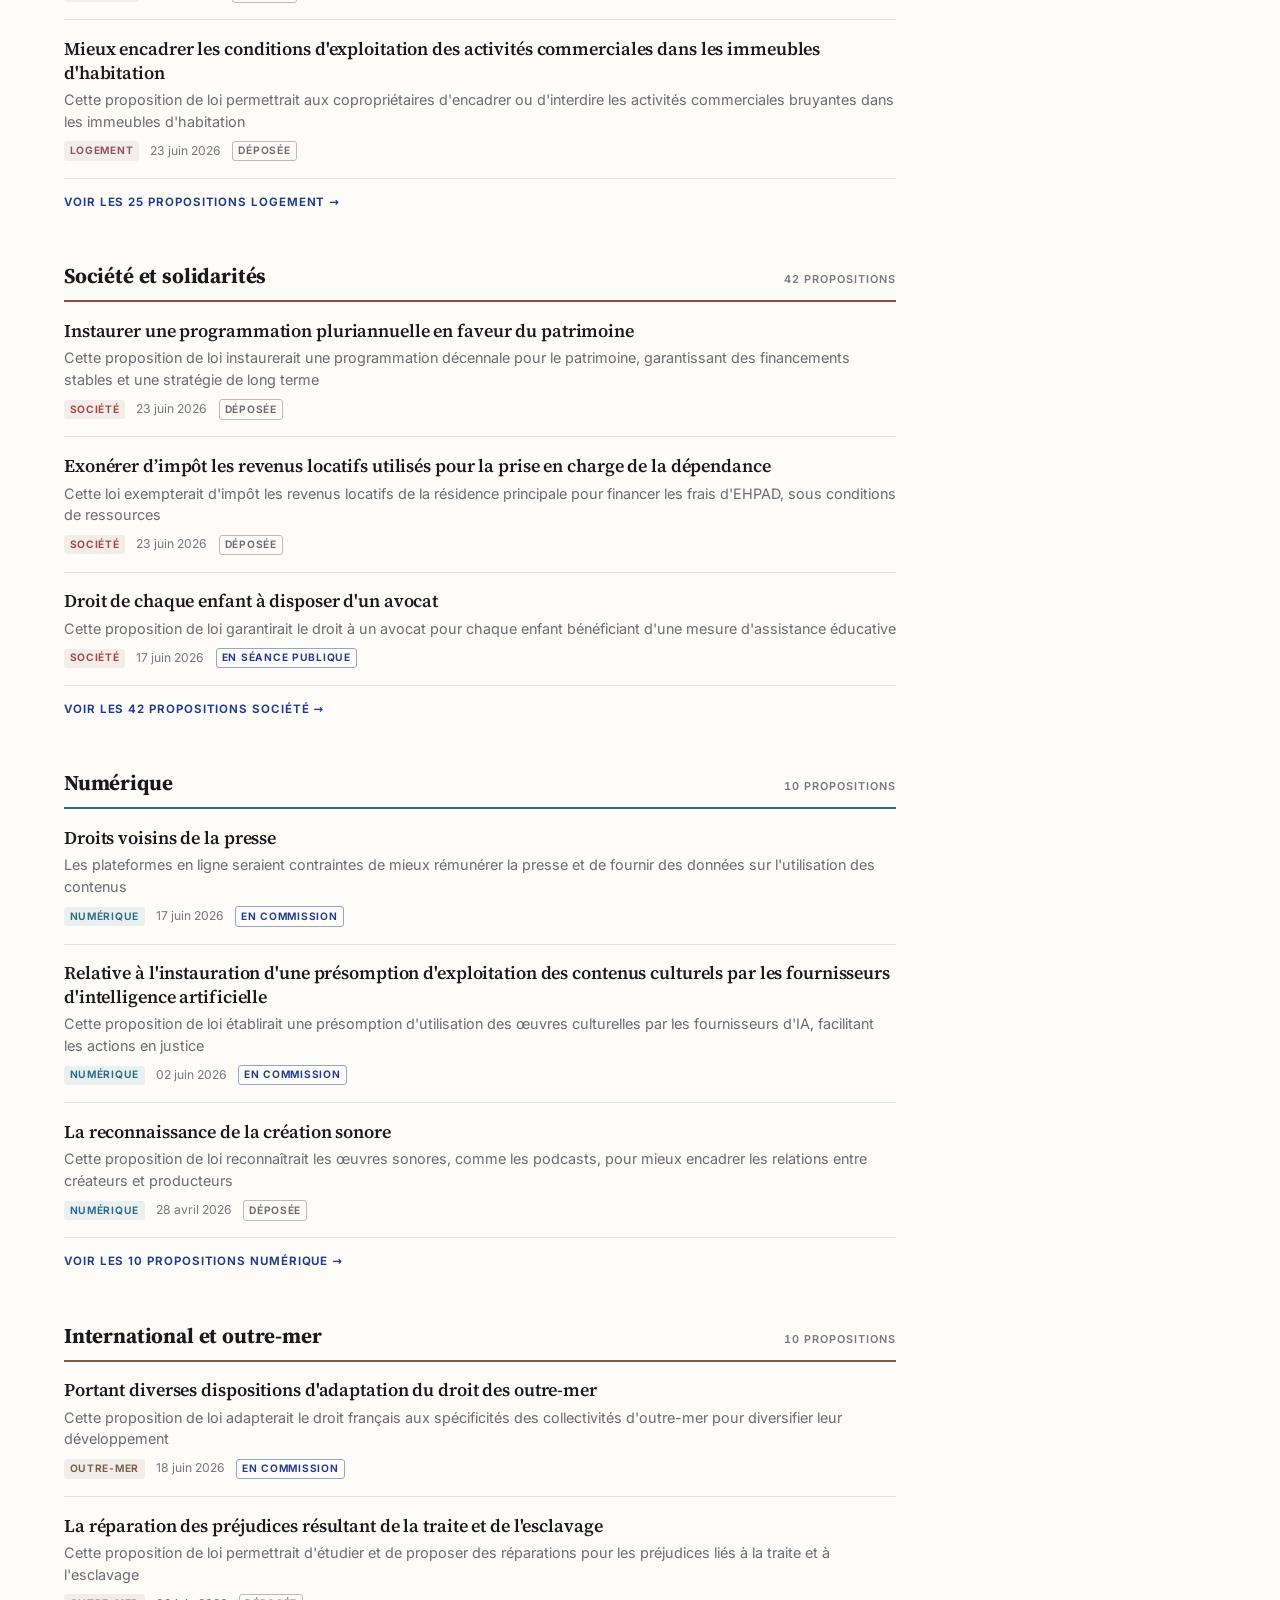
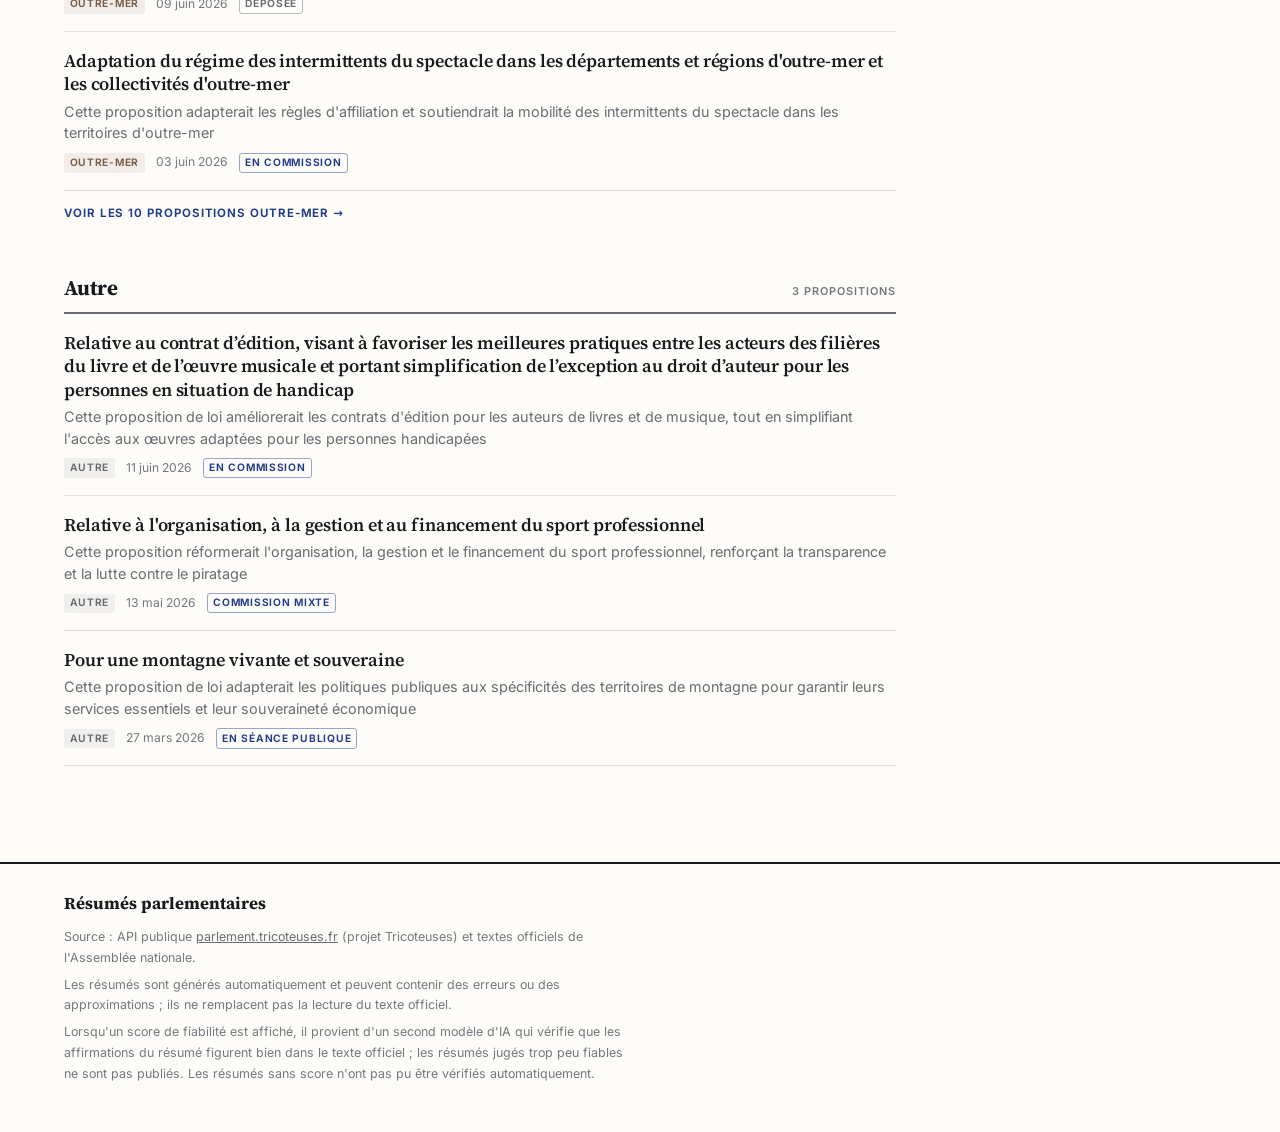
==== commit 48b00e54: "nouveau resumé" ====
--- a/front/index.html
+++ b/front/index.html
@@ -135,8 +135,9 @@
 const prefersReducedMotion = window.matchMedia("(prefers-reduced-motion: reduce)").matches;
 
 /* Nombre de propositions affichées par rubrique au repos ; le reste est rendu
-   (pour que la recherche le couvre) mais masqué, la page rubrique affiche tout. */
-const FULL_ROWS = 5;
+   (pour que la recherche le couvre) mais masqué. La page rubrique (categorie.html)
+   en montre davantage, avec son propre bouton "Afficher plus" au-delà de 50. */
+const FULL_ROWS = 3;
 
 function renderUneItem(doc, isLead) {
   const a = baseLink(doc, `une-item ${isLead ? "une-lead" : ""}`);
--- a/front/styles.css
+++ b/front/styles.css
@@ -549,6 +549,7 @@
   transition: color 0.15s ease, border-color 0.15s ease, background 0.15s ease;
 }
 .btn-ghost:hover { color: var(--accent); border-color: var(--accent); background: var(--accent-pale); }
+.btn-ghost.show-more { display: block; margin: 1.6rem auto 0; padding: 0.6rem 1.4rem; }
 
 /* ---------- Fil des propositions, par rubrique ---------- */
 #fil { display: flex; flex-direction: column; gap: 3rem; }
